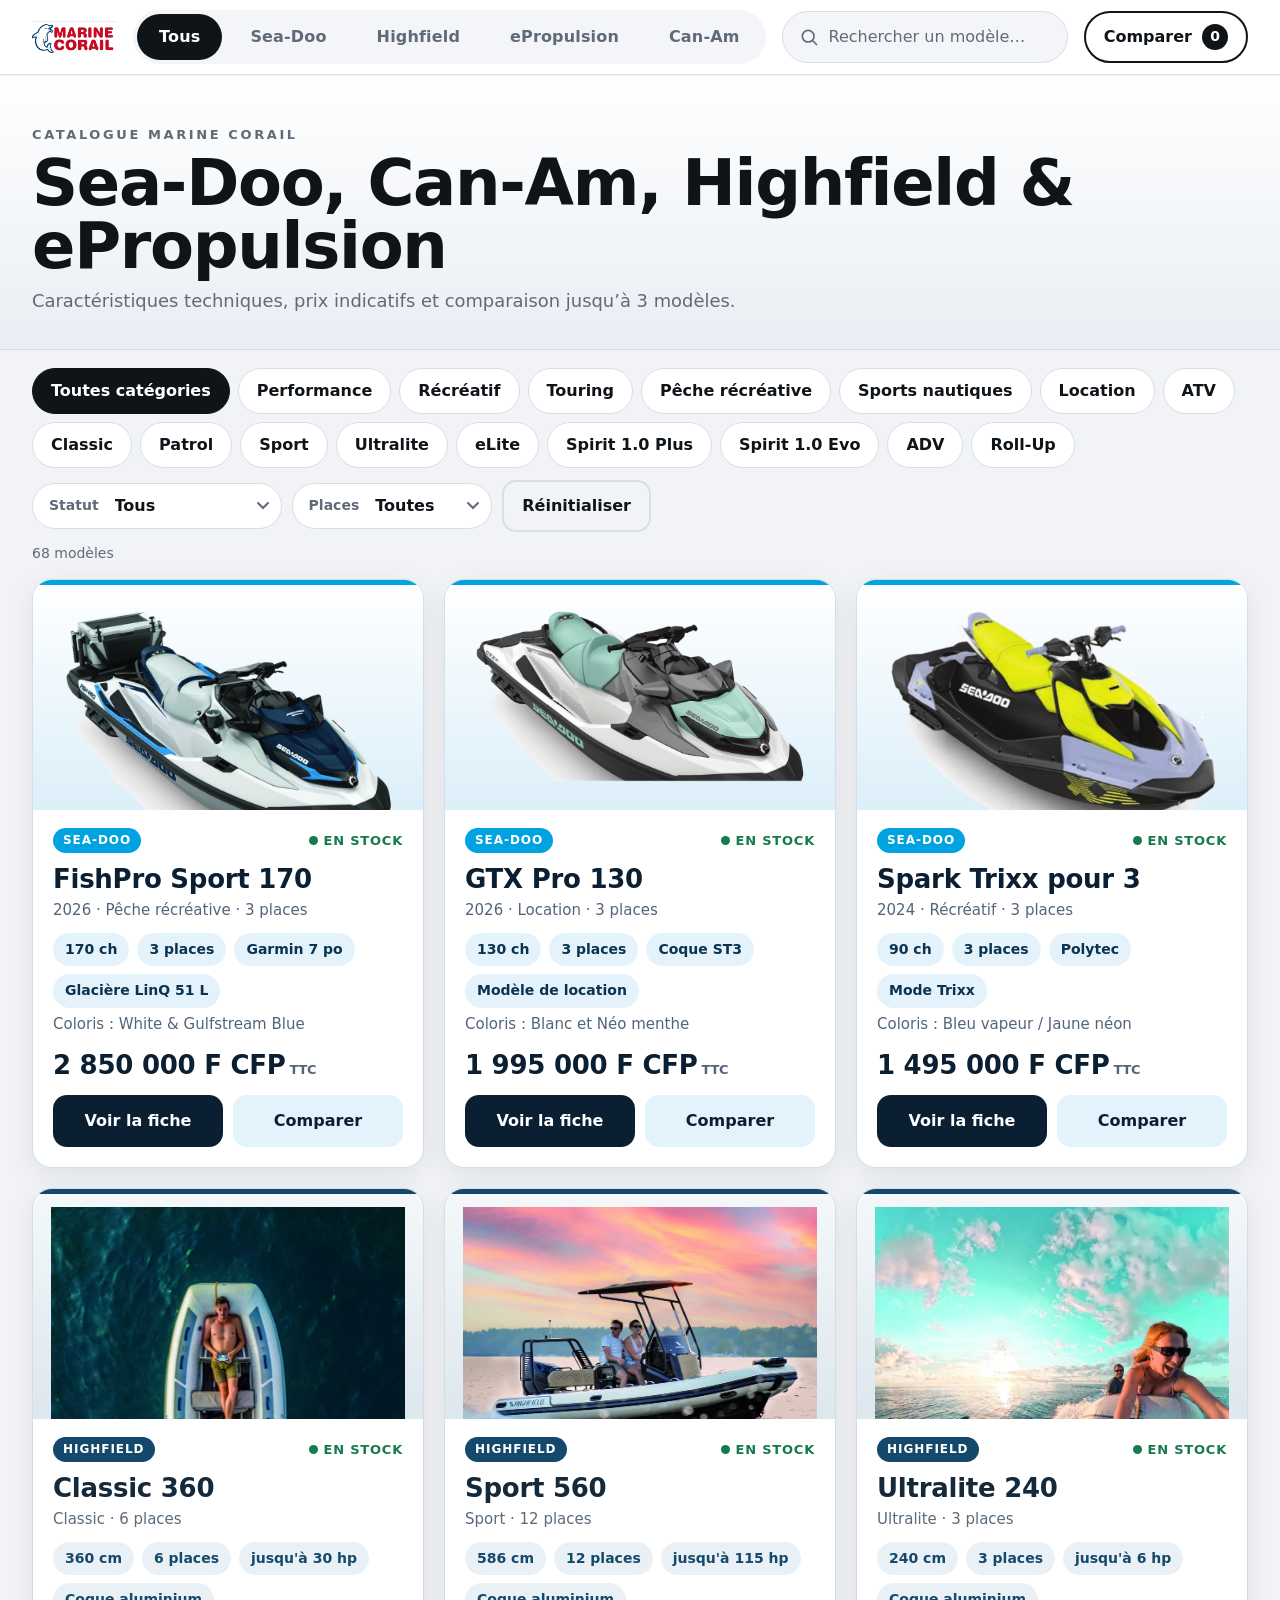
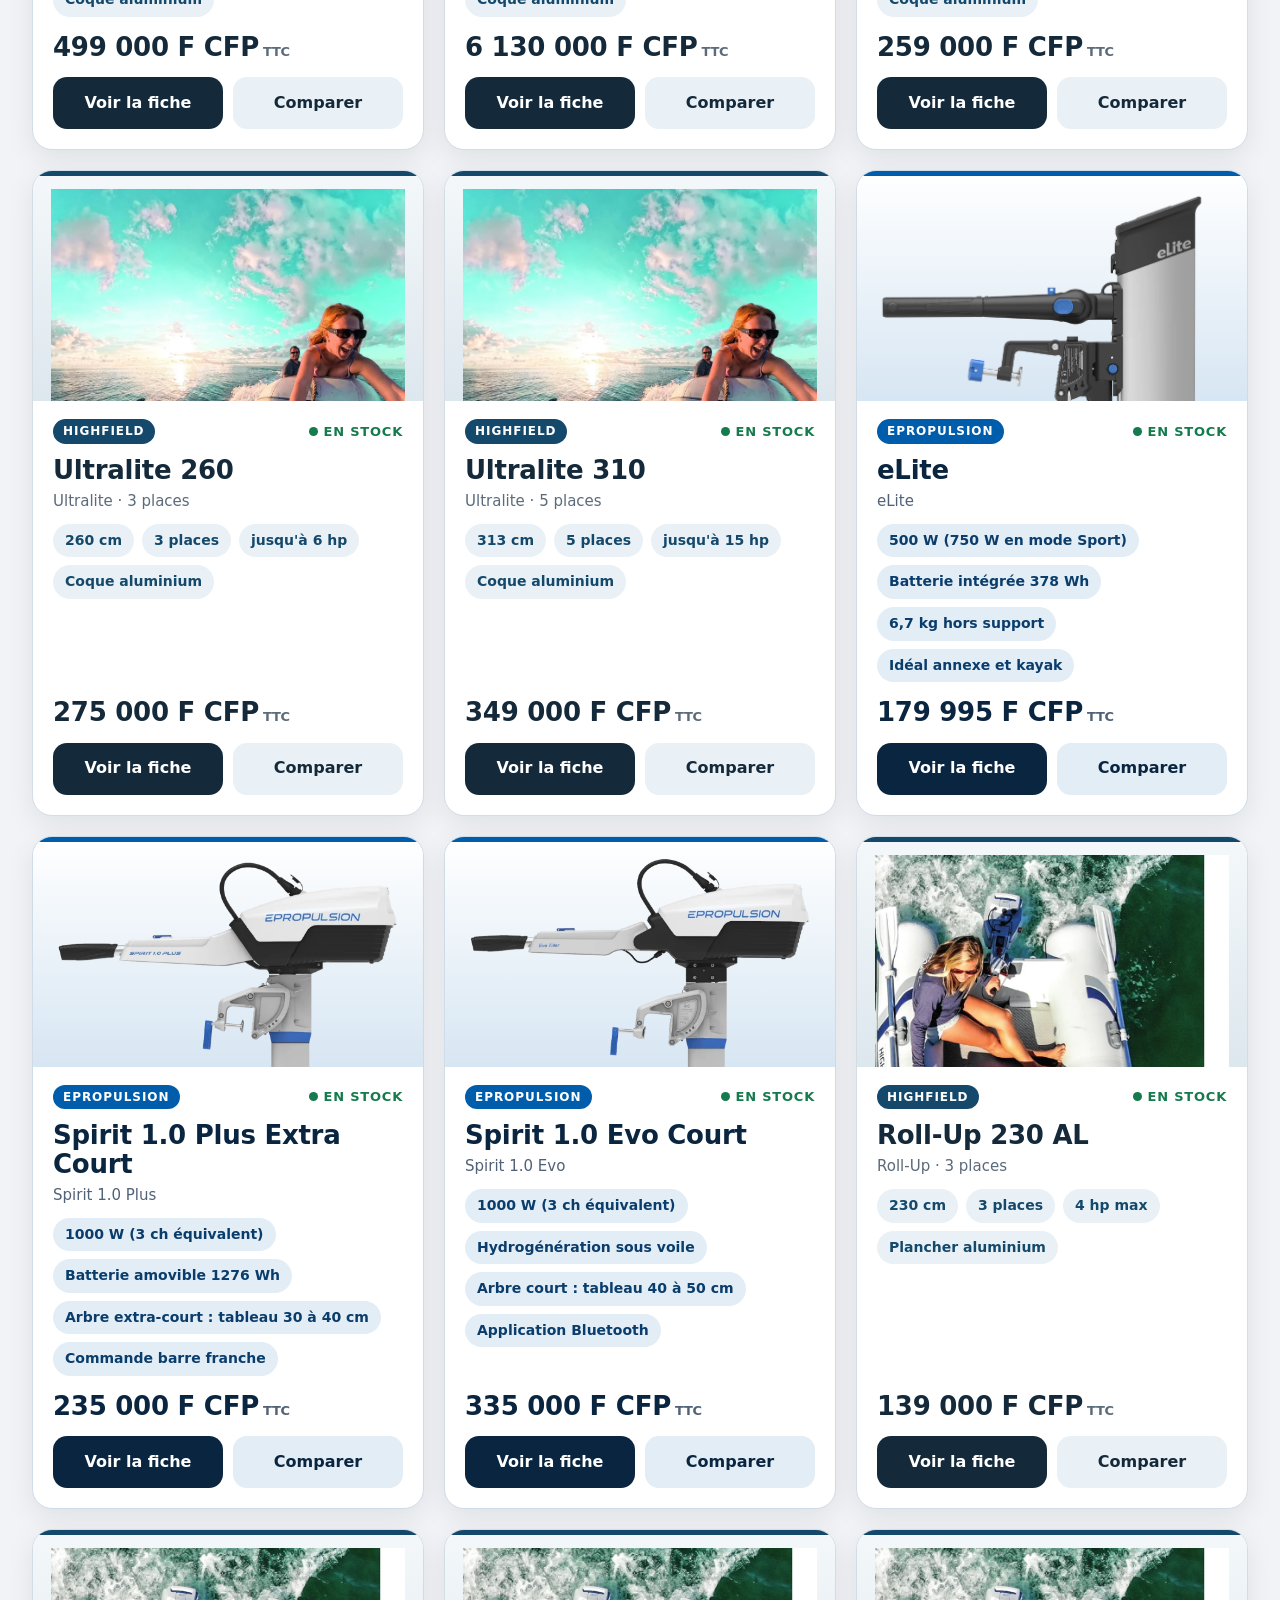
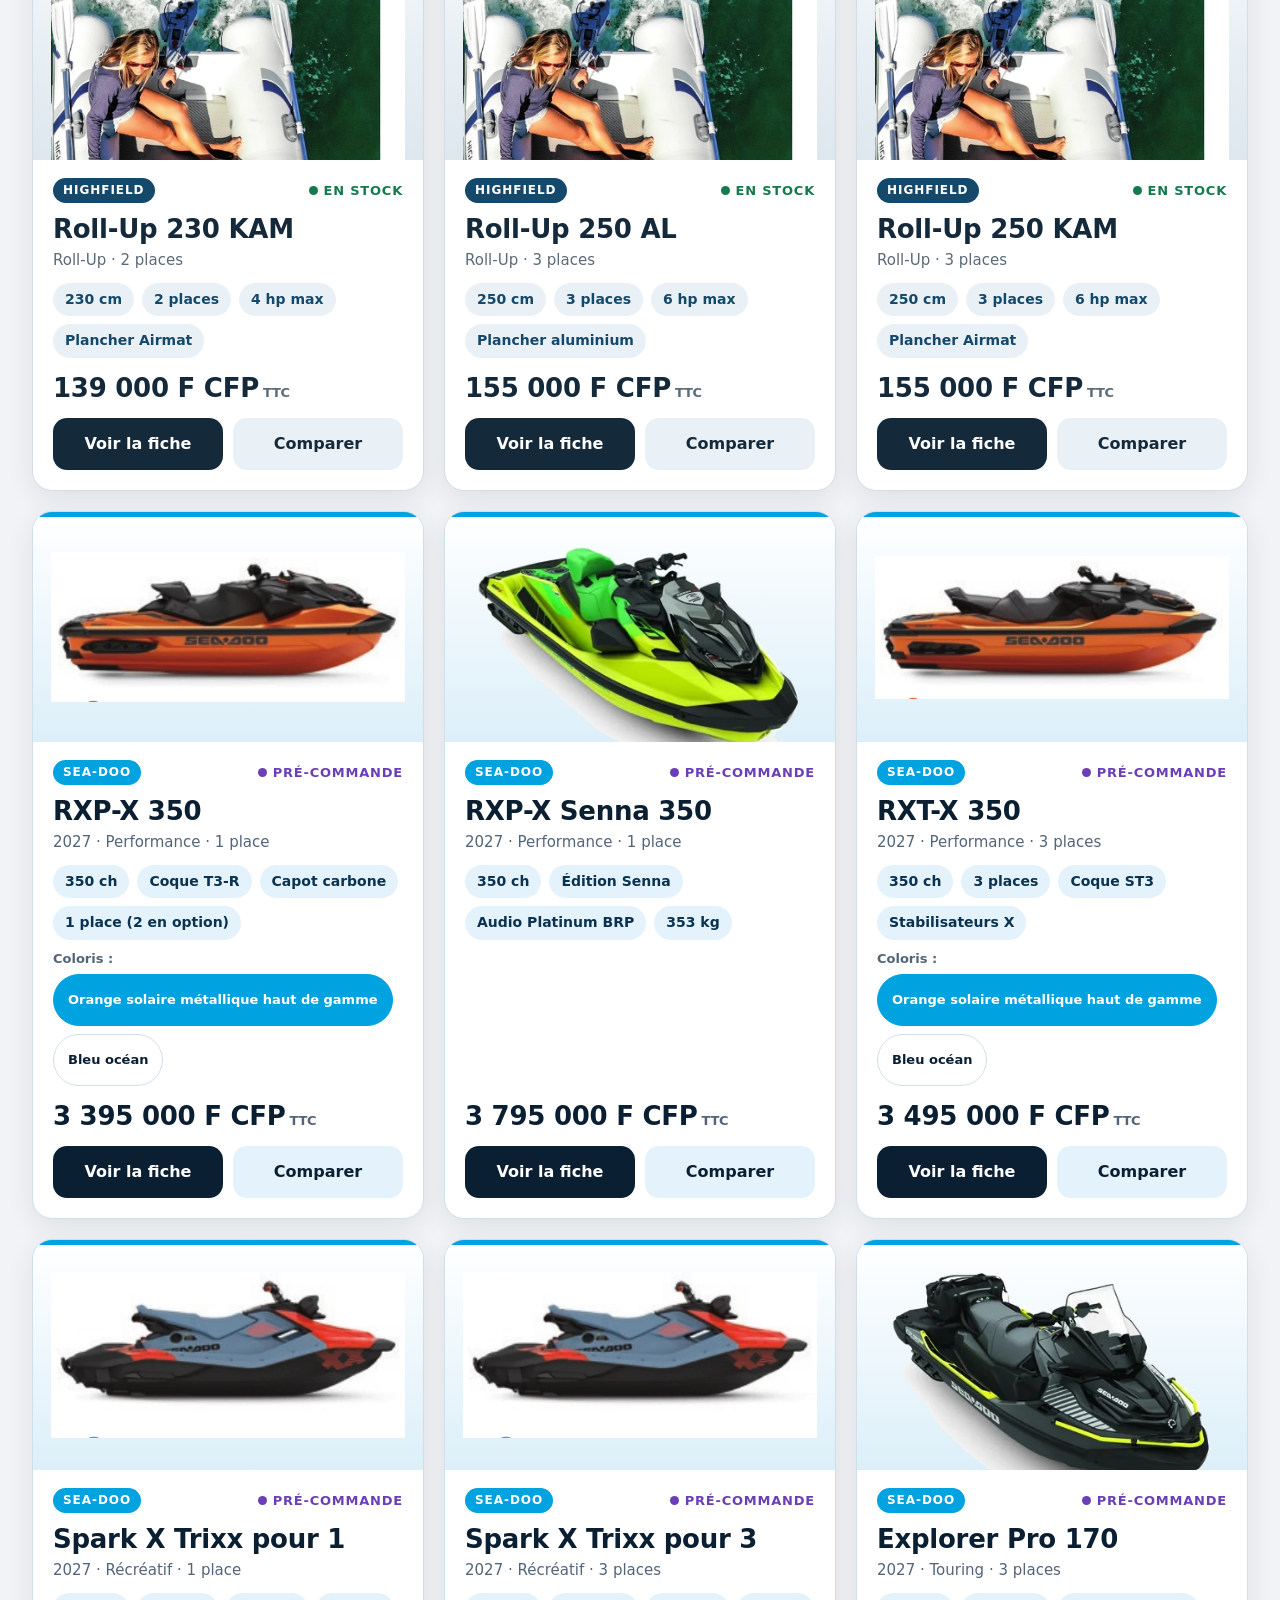
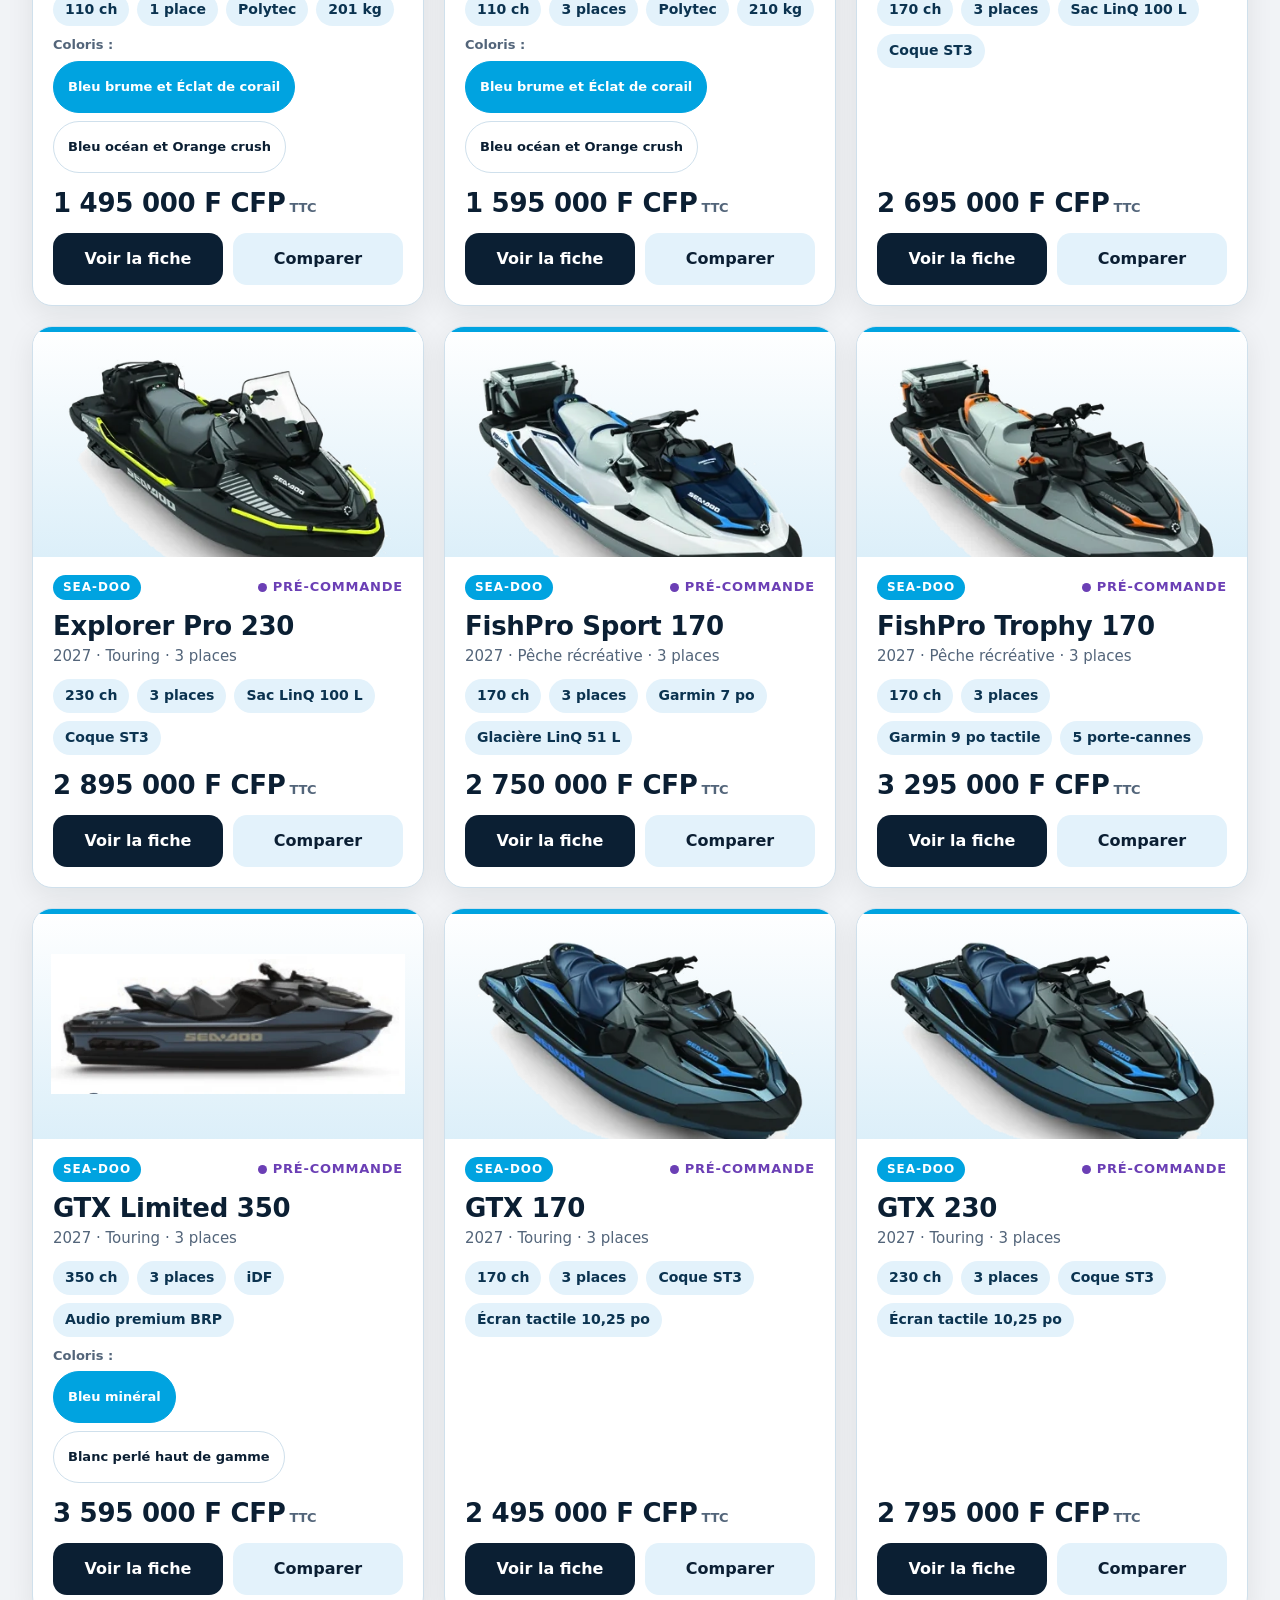
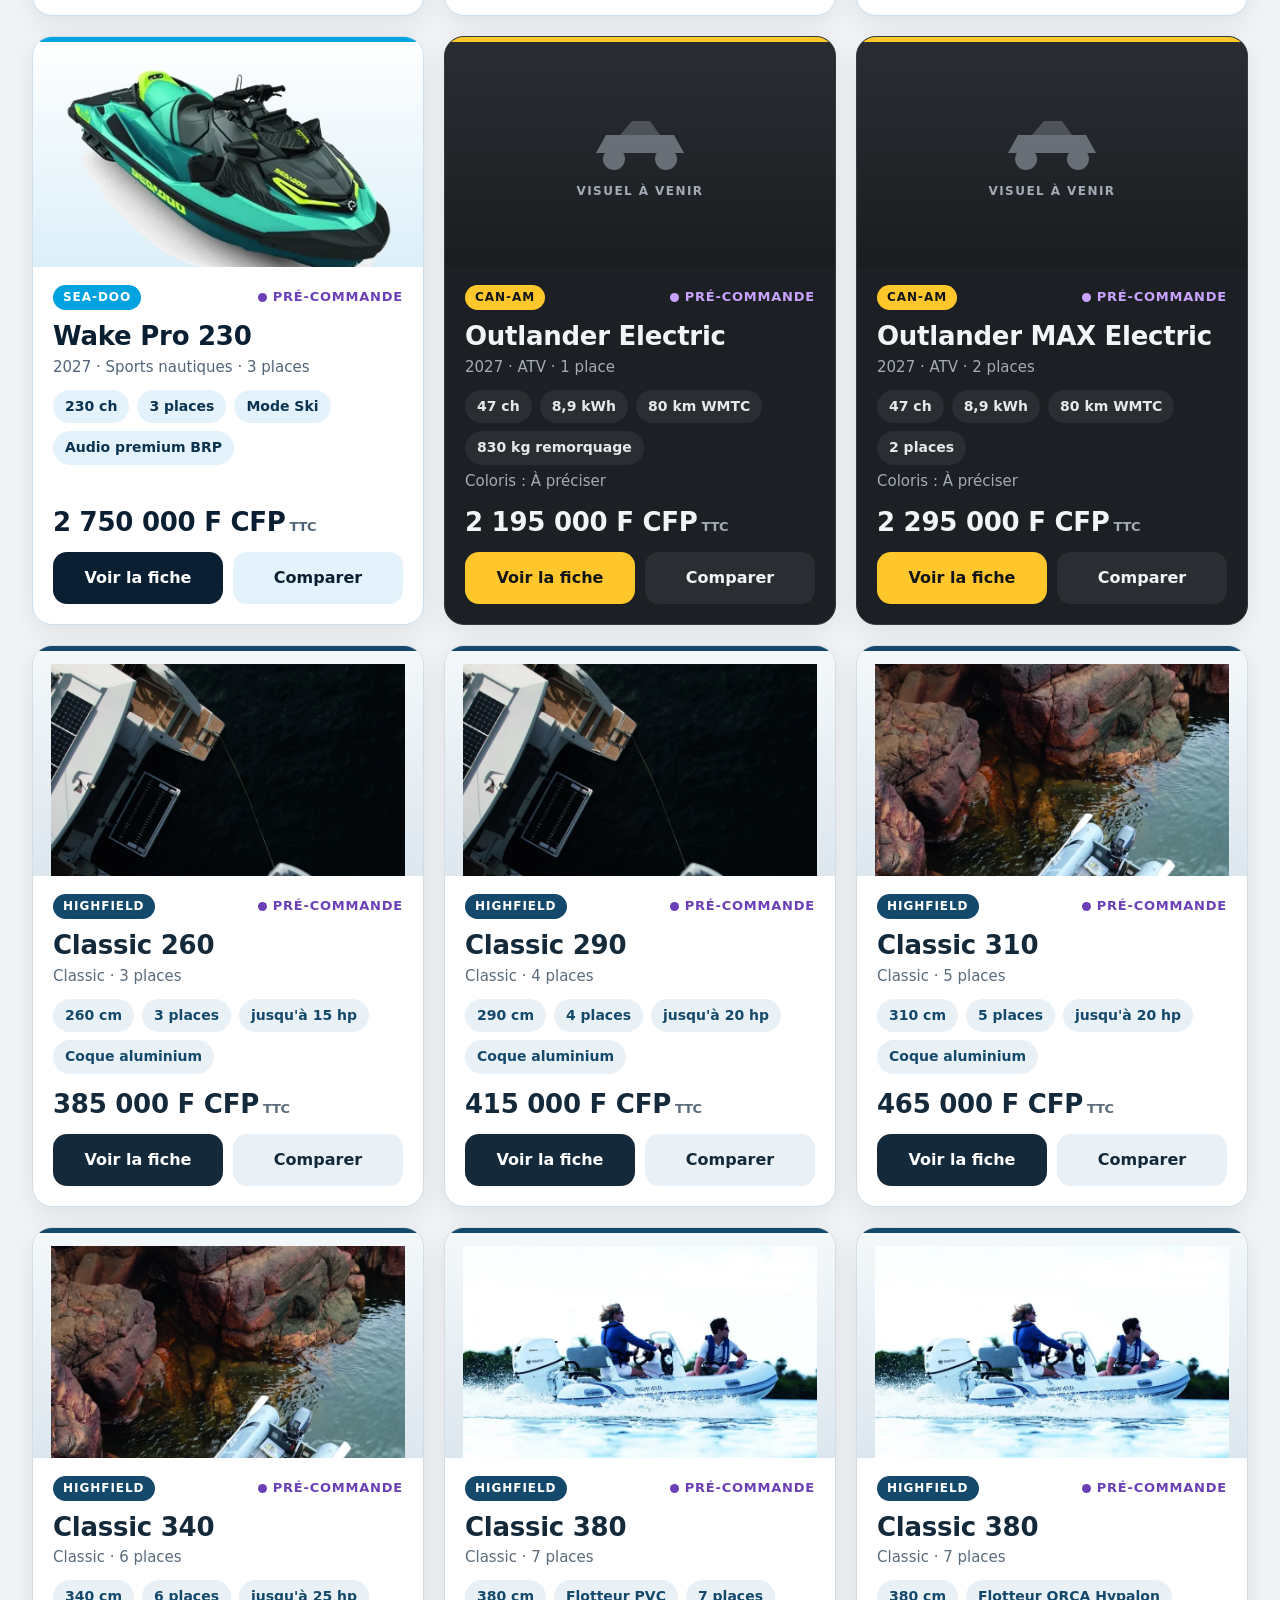
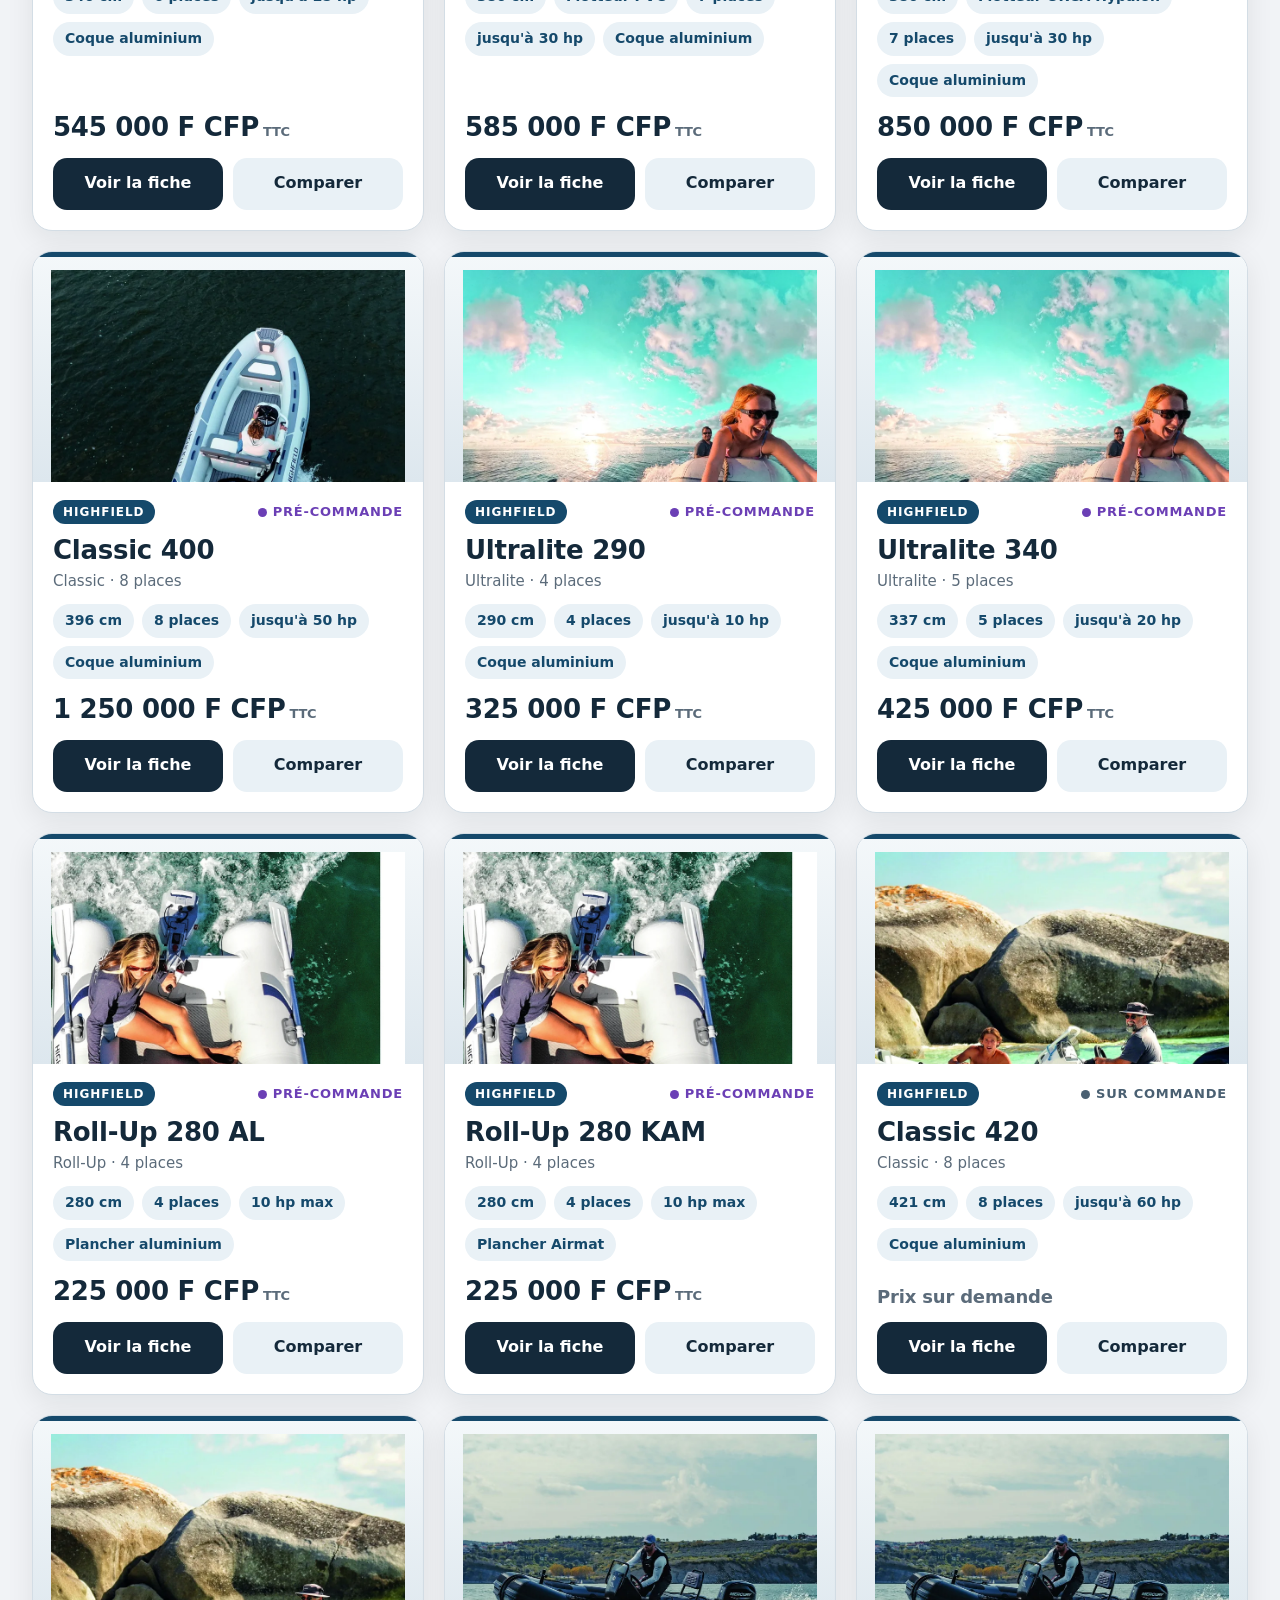
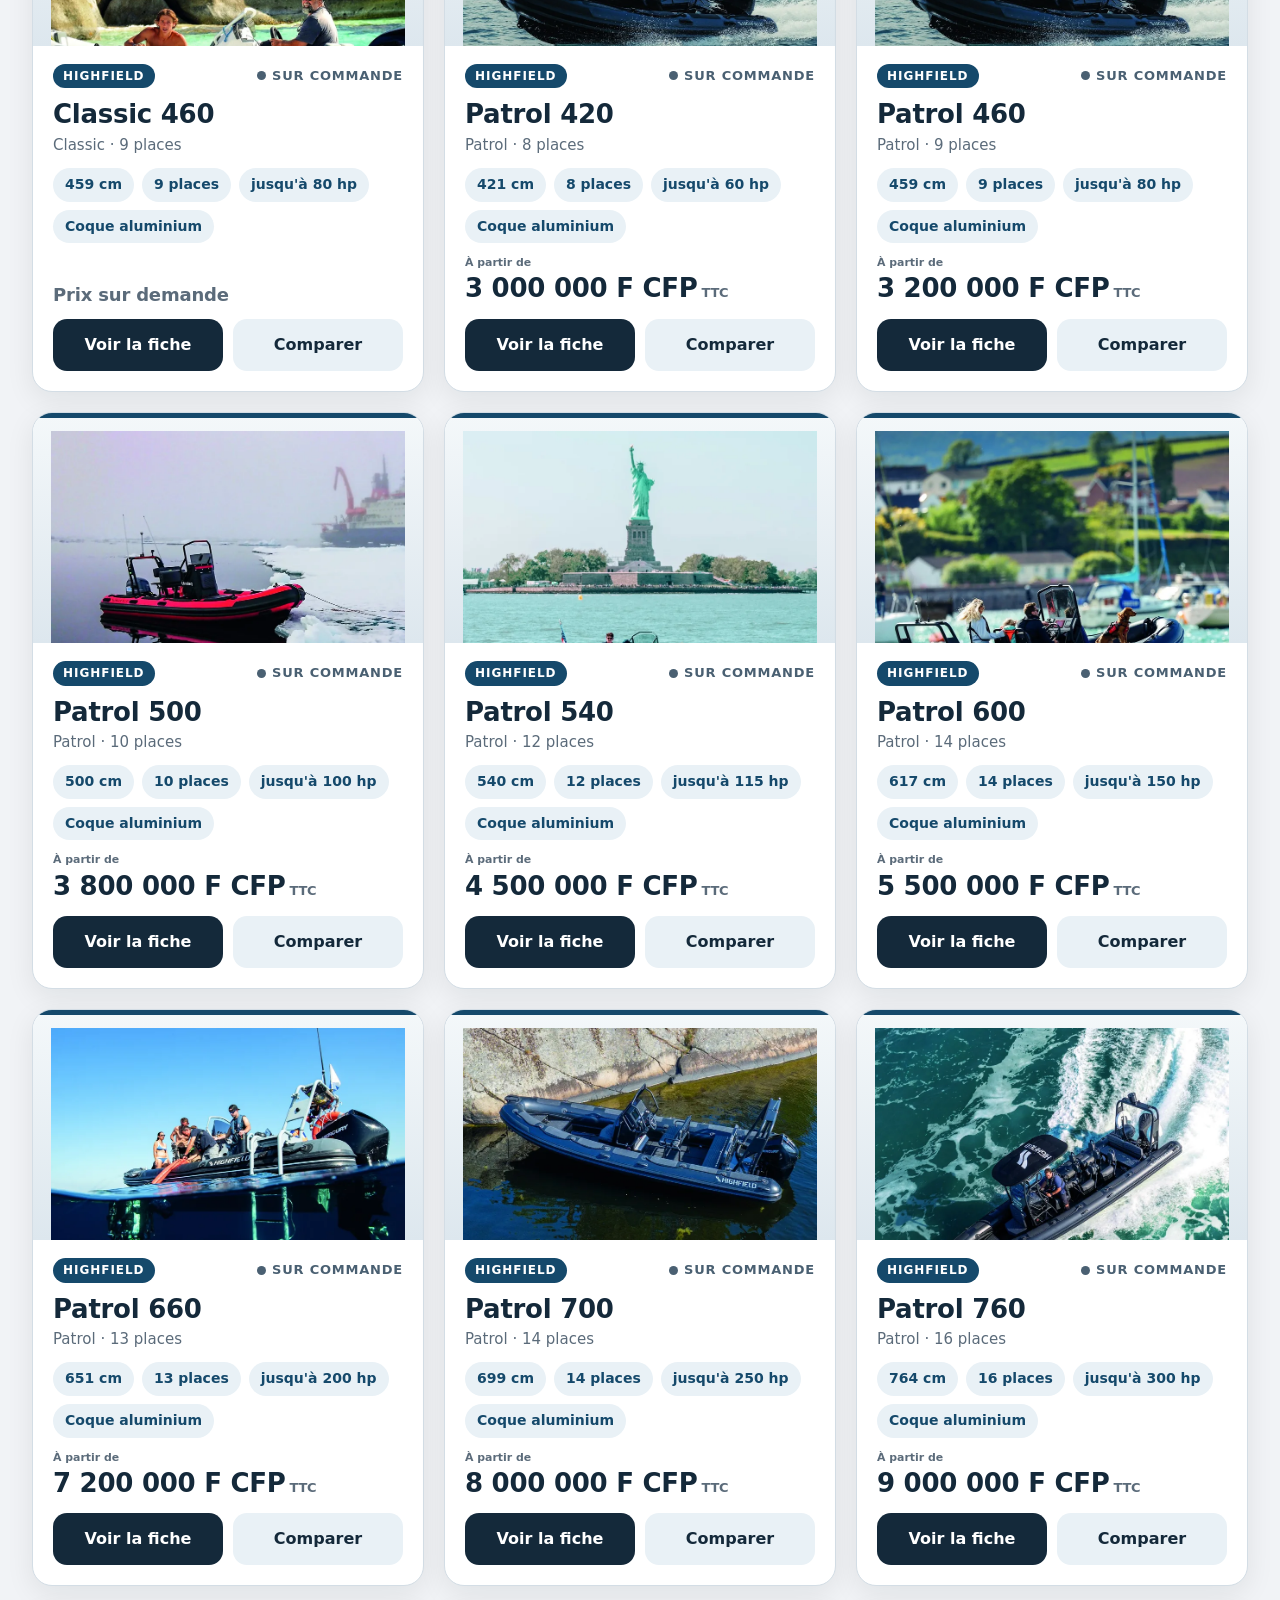
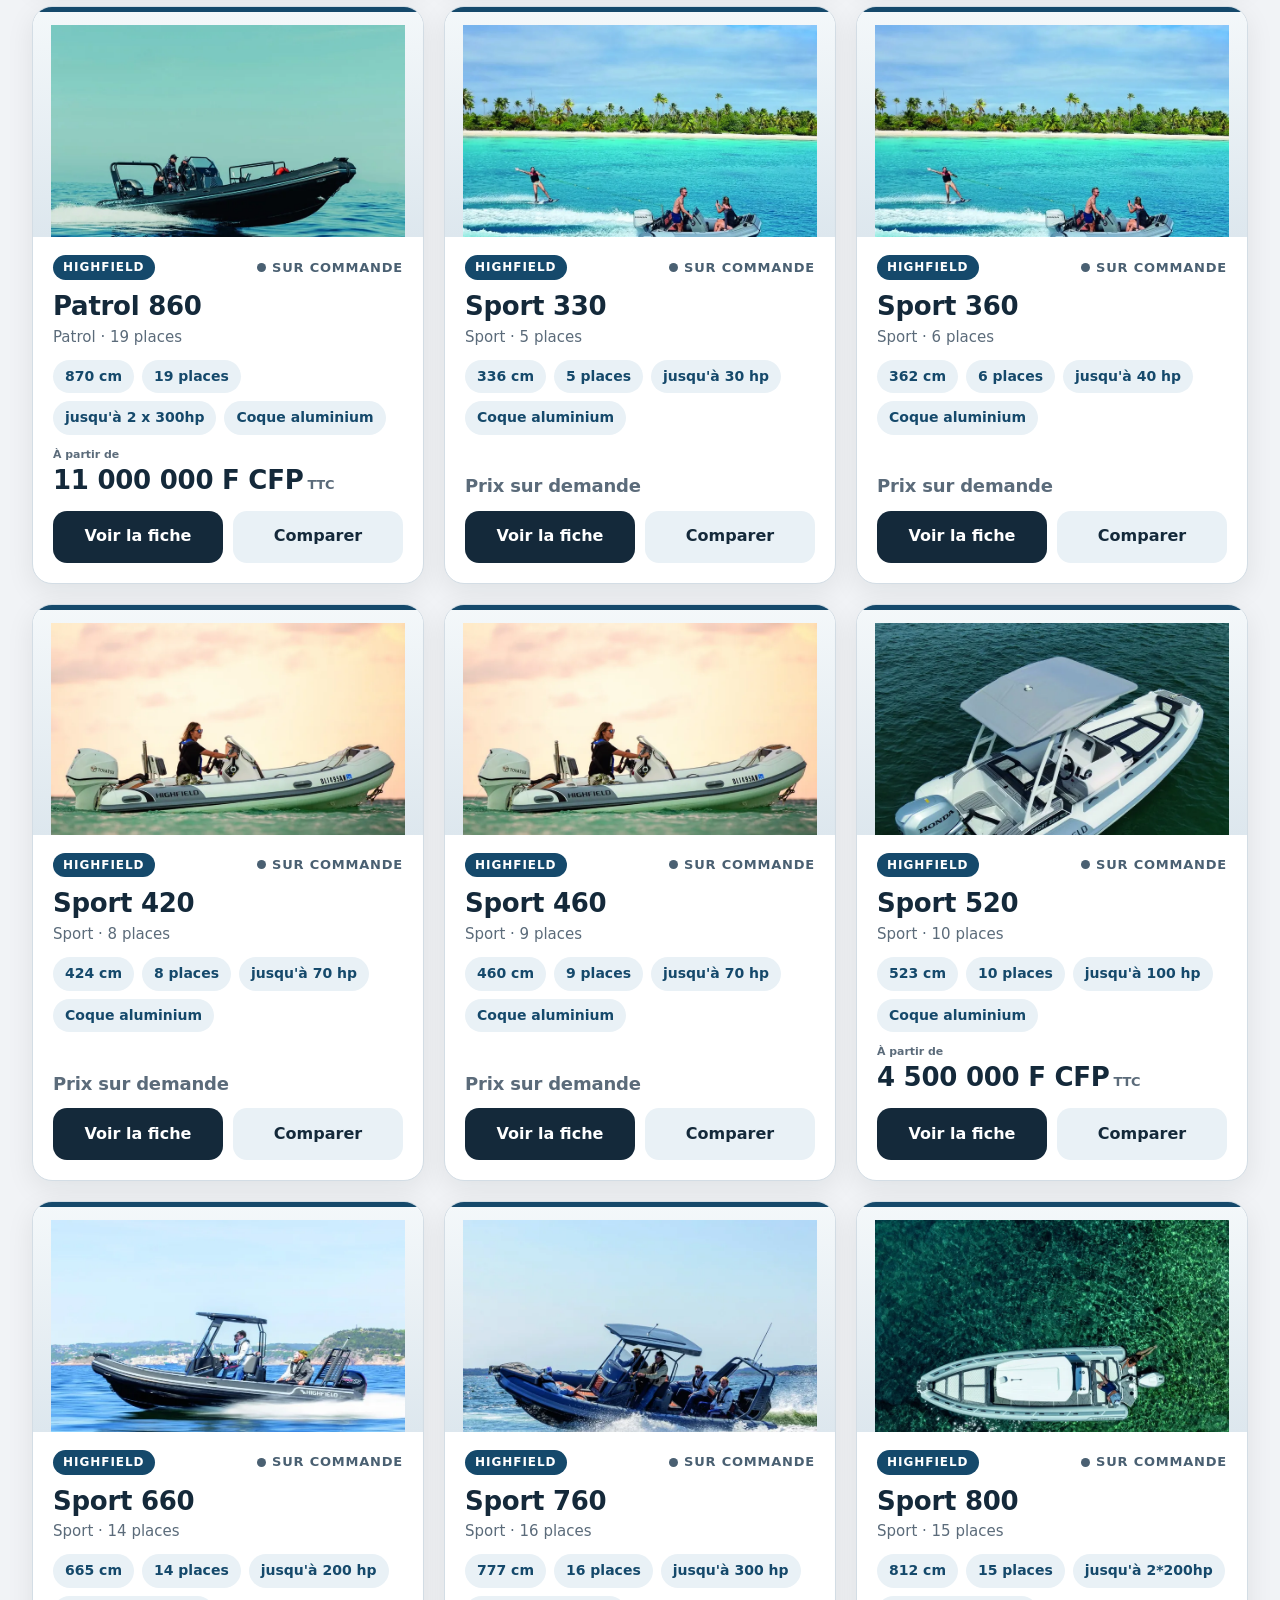
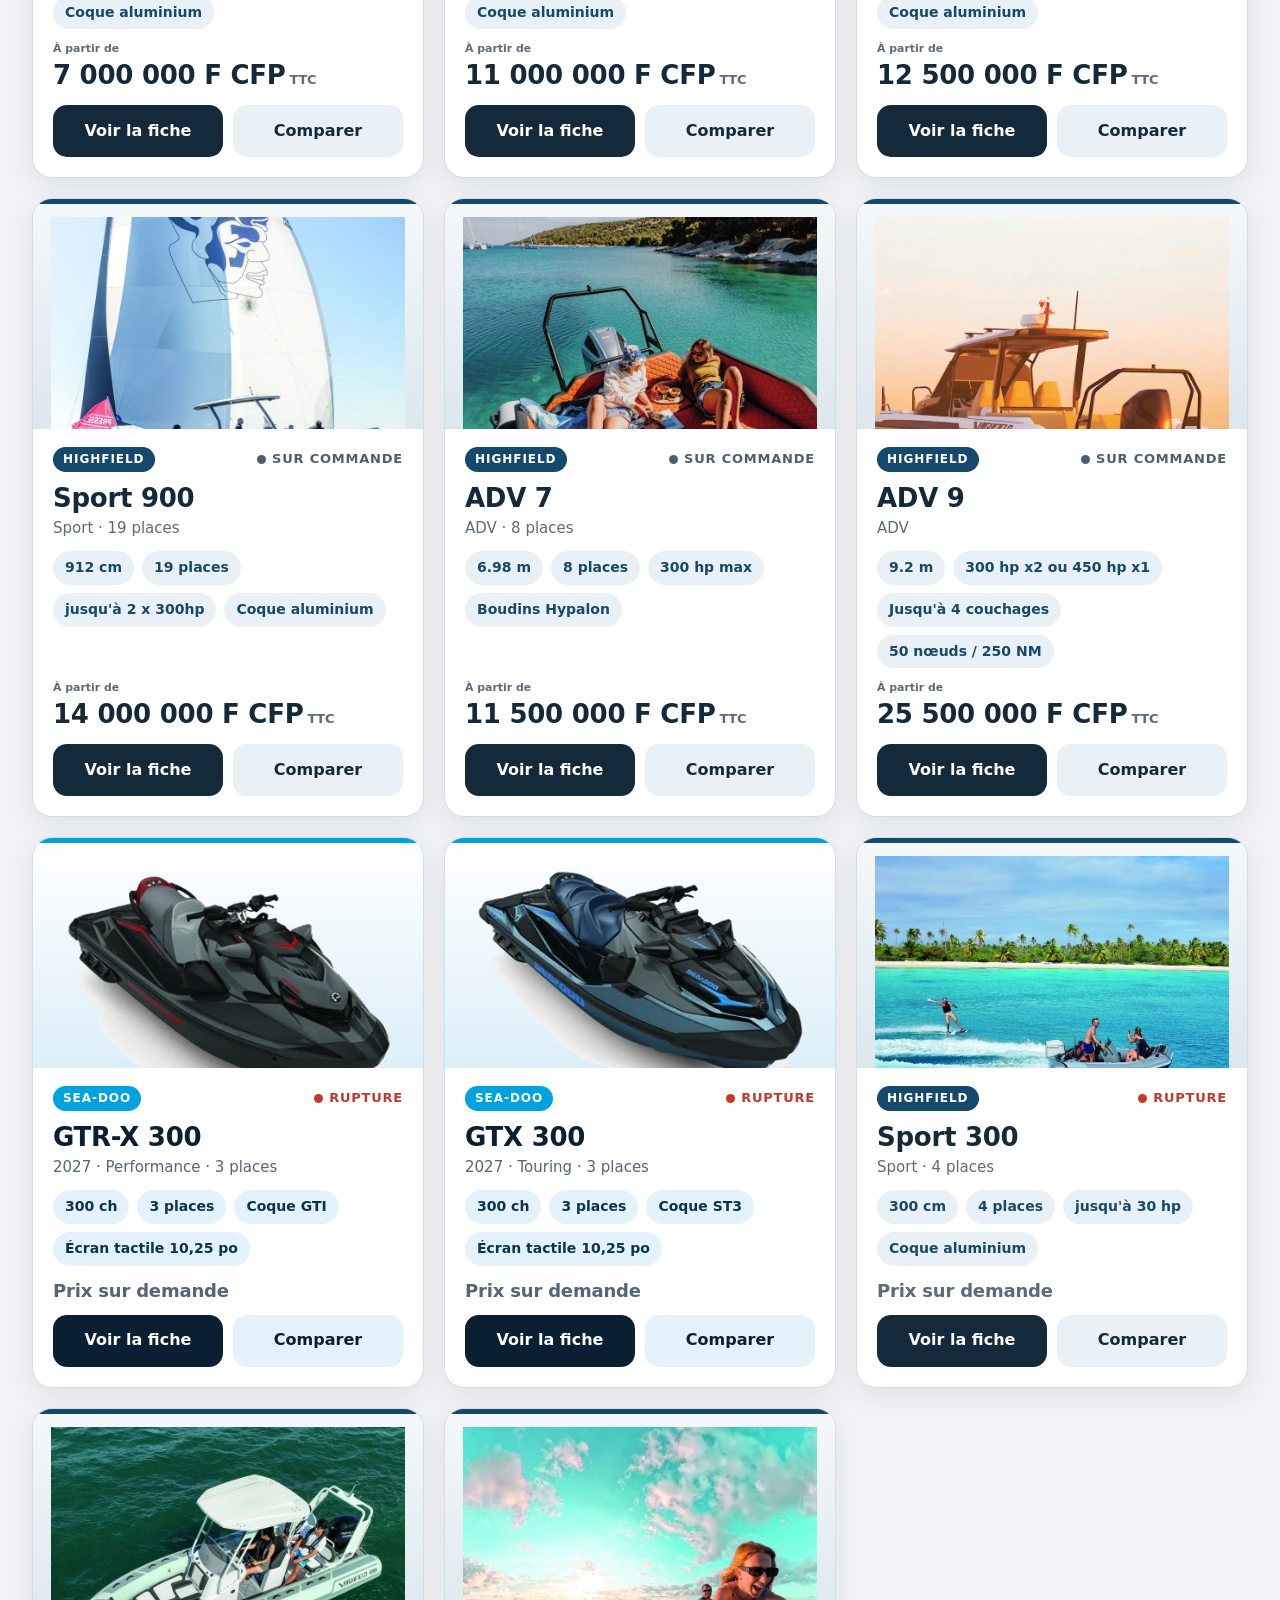
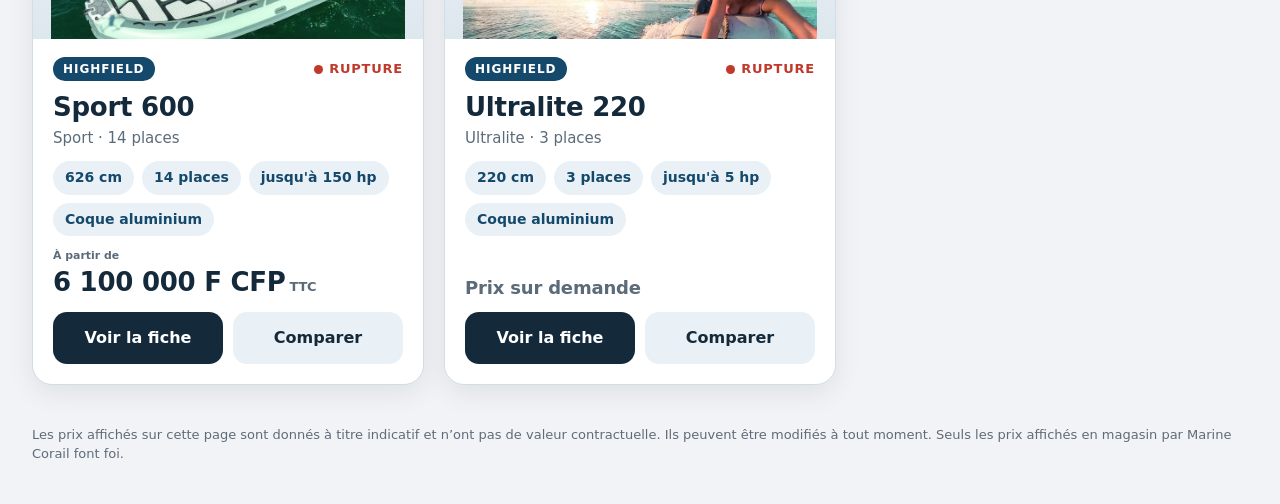
==== index.html @ e1953bb2 "Ajout photos" ====
<!doctype html>
<html lang="fr">
<head>
<meta charset="utf-8">
<meta name="viewport" content="width=device-width, initial-scale=1">
<title>Marine Corail – Catalogue Sea-Doo, Can-Am, Highfield & ePropulsion</title>
<meta name="description" content="Caractéristiques techniques, prix indicatifs et comparateur des unités Sea-Doo, Can-Am, Highfield et ePropulsion disponibles chez Marine Corail.">
<link rel="manifest" href="manifest.webmanifest">
<link rel="stylesheet" href="styles.css?v=017">
<meta name="theme-color" content="#0b1f33">
</head>
<body data-brand="all">

<header class="topbar">
  <a class="mc-mark" href="./" aria-label="Marine Corail – accueil du catalogue">
    <img src="assets/logos/marine-corail.webp" alt="Marine Corail" class="mc-logo" onerror="this.remove()">
    <span class="mc-text">MARINE CORAIL</span>
  </a>

  <!-- Onglets générés depuis brands.js -->
  <nav class="brand-tabs" id="brandTabs" aria-label="Marque"></nav>

  <label class="search-box">
    <span class="visually-hidden">Rechercher un modèle</span>
    <svg class="search-icon" viewBox="0 0 24 24" aria-hidden="true"><circle cx="11" cy="11" r="7" fill="none" stroke="currentColor" stroke-width="2"/><path d="M16.5 16.5 21 21" stroke="currentColor" stroke-width="2" stroke-linecap="round"/></svg>
    <input id="search" type="search" placeholder="Rechercher un modèle…" autocomplete="off">
  </label>

  <button id="compareOpen" class="compare-pill" aria-haspopup="dialog" aria-controls="compareDialog">
    Comparer <span id="compareCount" class="count" aria-label="modèles sélectionnés">0</span>
  </button>
</header>

<main>
  <section class="hero" id="hero">
    <p class="eyebrow" id="heroEyebrow">Catalogue Marine Corail</p>
    <!-- Logotype officiel de la marque sélectionnée ; le titre reste dans le
         DOM, masqué visuellement, pour les lecteurs d'écran. -->
    <img id="heroLogo" class="hero-logo" alt="" hidden>
    <h1 id="heroTitle">Sea-Doo, Can-Am, Highfield &amp; ePropulsion</h1>
    <p class="hero-sub" id="heroSub">Caractéristiques techniques, prix indicatifs et comparaison jusqu’à 3 modèles.</p>
  </section>

  <section class="filters" aria-label="Filtres">
    <div class="chip-row" id="categoryFilters" role="group" aria-label="Catégorie"></div>
    <div class="select-row">
      <label class="select-box">
        <span>Statut</span>
        <select id="statusFilter">
          <option value="all">Tous</option>
          <option value="stock">En stock</option>
          <option value="arrivage">Arrivage</option>
          <option value="precommande">Pré-commande</option>
          <option value="commande">Sur commande</option>
          <option value="reserve">Réservé</option>
          <option value="rupture">Rupture</option>
        </select>
      </label>
      <label class="select-box">
        <span>Places</span>
        <select id="seatsFilter"><option value="all">Toutes</option></select>
      </label>
      <button id="resetFilters" class="btn ghost" type="button">Réinitialiser</button>
    </div>
  </section>

  <p class="result-count" id="resultCount" aria-live="polite"></p>

  <section id="catalog" class="catalog" aria-live="polite"></section>

  <p class="price-note">Les prix affichés sur cette page sont donnés à titre indicatif et n’ont pas de valeur contractuelle. Ils peuvent être modifiés à tout moment. Seuls les prix affichés en magasin par Marine Corail font foi.</p>
</main>

<!-- Barre de sélection pour la comparaison -->
<div id="compareTray" class="compare-tray" hidden>
  <div class="tray-items" id="trayItems"></div>
  <div class="tray-actions">
    <button id="trayClear" class="btn ghost" type="button">Vider</button>
    <button id="trayCompare" class="btn primary" type="button">Comparer</button>
  </div>
</div>

<!-- Fiche détaillée.
     Panneau HTML classique plutôt que <dialog> : Safari n'accepte <dialog>
     qu'à partir d'iPadOS 15.4, et la borne doit fonctionner sur tout matériel. -->
<div id="detailDialog" class="modal" role="dialog" aria-modal="true" aria-labelledby="detailTitle" hidden>
  <div class="modal-backdrop" data-close></div>
  <div class="modal-box">
    <div class="dialog-shell" id="detailShell">
      <button class="close" data-close type="button" aria-label="Fermer la fiche">&times;</button>
      <div id="detailContent"></div>
    </div>
  </div>
</div>

<!-- Comparateur -->
<div id="compareDialog" class="modal wide" role="dialog" aria-modal="true" aria-labelledby="compareTitle" hidden>
  <div class="modal-backdrop" data-close></div>
  <div class="modal-box">
    <div class="dialog-shell compare-shell">
      <button class="close" data-close type="button" aria-label="Fermer le comparateur">&times;</button>
      <div id="compareContent"></div>
    </div>
  </div>
</div>

<div id="toast" class="toast" role="status" aria-live="polite" hidden></div>

<script src="brands.js?v=017"></script>
<script src="vehicles.js?v=017"></script>
<script src="prices.js?v=017"></script>
<script src="inventory.js?v=017"></script>
<script src="app.js?v=017"></script>
</body>
</html>
---- styles.css ----
/* =====================================================================
   Marine Corail – Catalogue Sea-Doo / Can-Am
   Feuille de style v0.2
   - Thème neutre (vue « Tous »), thème Sea-Doo (clair, nautique),
     thème Can-Am (sombre, off-road) pilotés par body[data-brand].
   - Cibles tactiles ≥ 52 px, aucune fonction dépendante du hover.
   ===================================================================== */

/* ---------- Jetons : thème neutre --------------------------------- */
:root {
  --bg: #f1f3f6;
  --bg-hero: linear-gradient(180deg, #ffffff 0%, #e9eef4 100%);
  --surface: #ffffff;
  --surface-2: #f3f5f8;
  --ink: #0f1419;
  --muted: #5f6b78;
  --line: #d8dee6;
  --accent: #0f1419;
  --accent-ink: #ffffff;
  --accent-soft: #e6e9ee;
  --chip: #eef1f5;
  --chip-ink: #2b333d;
  --focus: #1677ff;

  --ok: #157a4c;
  --warn: #a4640a;
  --info: #1d5fb4;
  --danger: #c0392b;

  --radius: 20px;
  --radius-sm: 14px;
  --shadow: 0 8px 28px rgba(15, 20, 25, 0.08);
  --tap: 52px;
  --page-max: 1500px;
  --gutter: clamp(16px, 2.5vw, 36px);
}

/* ---------- Thèmes de marque --------------------------------------
   Les thèmes (body[data-brand="…"], .vehicle-card.…, .dialog-shell.…,
   .cmp-visual.…, .brand-tab.…) sont générés au chargement par app.js
   à partir de brands.js. Ajouter une marque ne demande aucune
   modification de cette feuille de style.
   ------------------------------------------------------------------ */

/* ---------- Base --------------------------------------------------- */
* { box-sizing: border-box; }
html { -webkit-text-size-adjust: 100%; }
body {
  margin: 0;
  background-image: var(--bg-texture, none);
  font-family: "Inter", "Segoe UI", system-ui, -apple-system, Roboto, Arial, sans-serif;
  font-size: 16px;
  line-height: 1.4;
  background: var(--bg);
  color: var(--ink);
  transition: background-color .35s ease, color .35s ease;
  padding-bottom: 0;
}
body.has-tray { padding-bottom: 140px; }   /* repli ; la valeur exacte est posée par app.js */
button, input, select { font: inherit; color: inherit; }
button { cursor: pointer; touch-action: manipulation; }
img { max-width: 100%; }
:focus-visible { outline: 3px solid var(--focus); outline-offset: 2px; }
.visually-hidden {
  position: absolute; width: 1px; height: 1px; overflow: hidden;
  clip: rect(0 0 0 0); white-space: nowrap;
}

/* ---------- Barre supérieure -------------------------------------- */
.topbar {
  position: sticky; top: 0; z-index: 30;
  display: flex; flex-wrap: wrap; align-items: center; gap: 10px 16px;
  padding: 10px var(--gutter);
  background: var(--surface);
  border-bottom: 1px solid var(--line);
  box-shadow: 0 1px 0 rgba(0,0,0,.03);
}
.mc-mark {
  display: flex; align-items: center; gap: 10px; white-space: nowrap; flex: none;
  text-decoration: none; color: var(--muted);
  font-weight: 800; letter-spacing: .12em; font-size: 12px;
  min-height: var(--tap);
}
.mc-logo { height: 32px; width: auto; display: block; }
/* Le logotype Marine Corail n'existe qu'en version couleur sur fond clair :
   sur un univers sombre, on le pose sur un cartouche blanc. */
body[data-tone="dark"] .mc-logo {
  background: #fff; padding: 5px 9px; border-radius: 9px; height: 42px;
}
.mc-logo + .mc-text { display: none; }

.brand-tabs {
  display: flex; gap: 6px; padding: 4px; flex: 0 1 auto; min-width: 0;
  background: var(--surface-2); border-radius: 999px;
  overflow-x: auto; -webkit-overflow-scrolling: touch; scrollbar-width: none;
}
.brand-tabs::-webkit-scrollbar { display: none; }
.brand-tab {
  border: 0; background: transparent; color: var(--muted); white-space: nowrap; flex: none;
  border-radius: 999px; padding: 0 22px; min-height: 46px;
  font-weight: 800; font-size: 16px; letter-spacing: .01em;
  transition: background .2s, color .2s;
}
.brand-tab.is-active { background: var(--accent); color: var(--accent-ink); }

.search-box {
  flex: 1 1 200px; display: flex; align-items: center; gap: 8px;
  min-width: 0; max-width: 520px; margin-left: auto;
  background: var(--surface-2); border: 1px solid var(--line);
  border-radius: 999px; padding: 0 16px; min-height: var(--tap);
  color: var(--muted);
}
.search-box:focus-within { border-color: var(--focus); }
.search-icon { width: 20px; height: 20px; flex: none; }
.search-box input {
  flex: 1; min-width: 0;   /* sans cela, le champ refuse de se réduire et déborde */
  border: 0; background: transparent; outline: 0;
  min-height: 46px; font-size: 16px; color: var(--ink);
}
.search-box input::placeholder { color: var(--muted); }

.compare-pill {
  display: inline-flex; align-items: center; gap: 10px; flex: none;
  border: 2px solid var(--accent); background: transparent; color: var(--ink);
  border-radius: 999px; padding: 0 18px; min-height: var(--tap);
  font-weight: 800; white-space: nowrap;
}
.compare-pill .count {
  display: inline-grid; place-items: center;
  min-width: 26px; height: 26px; padding: 0 6px;
  border-radius: 999px; background: var(--accent); color: var(--accent-ink);
  font-size: 14px;
}
.compare-pill.is-ready { background: var(--accent); color: var(--accent-ink); }
.compare-pill.is-ready .count { background: var(--accent-ink); color: var(--accent); }

/* ---------- Bandeau --------------------------------------------------- */
.hero {
  background: var(--bg-hero);
  padding: clamp(28px, 4vw, 56px) var(--gutter) clamp(20px, 3vw, 36px);
  border-bottom: 1px solid var(--line);
}
.hero > * { max-width: var(--page-max); margin-left: auto; margin-right: auto; }
.eyebrow {
  margin: 0 0 8px; font-size: 13px; font-weight: 800;
  letter-spacing: .2em; text-transform: uppercase; color: var(--muted);
}
.hero h1 {
  margin: 0 0 10px; font-size: clamp(34px, 5vw, 64px);
  line-height: .98; letter-spacing: -.02em; font-weight: 900;
}
.hero-sub { margin: 0; font-size: clamp(16px, 1.4vw, 19px); color: var(--muted); max-width: 720px; }
/* Logotype officiel : hauteur mesurée, jamais étiré. */
.hero-logo {
  display: block; height: clamp(38px, 5vw, 62px); width: auto;
  max-width: min(100%, 460px); margin: 0 0 14px; object-fit: contain;
}
.hero-logo[hidden] { display: none; }
.eyebrow { color: var(--eyebrow, var(--muted)); }

/* ---------- Filtres --------------------------------------------------- */
.filters {
  max-width: var(--page-max); margin: 0 auto;
  padding: 18px var(--gutter) 6px;
  display: flex; flex-wrap: wrap; gap: 12px 20px; align-items: center;
}
.chip-row { display: flex; flex-wrap: wrap; gap: 8px; flex: 1 1 auto; }
.filter-chip {
  border: 1px solid var(--line); background: var(--surface); color: var(--ink);
  border-radius: 999px; padding: 0 18px; min-height: 46px; font-weight: 700;
}
.filter-chip.is-active { background: var(--accent); color: var(--accent-ink); border-color: var(--accent); }
.select-row { display: flex; flex-wrap: wrap; gap: 10px; align-items: center; }
.select-box {
  display: flex; align-items: center; gap: 8px;
  background: var(--surface); border: 1px solid var(--line); border-radius: 999px;
  padding: 0 8px 0 16px; min-height: 46px; color: var(--muted); font-weight: 700; font-size: 14px;
}
.select-box select {
  -webkit-appearance: none; appearance: none;
  border: 0; background: transparent; min-height: 44px; padding: 0 22px 0 8px;
  font-weight: 800; font-size: 16px; color: var(--ink); outline: 0; cursor: pointer;
  background-image: url("data:image/svg+xml;charset=utf-8,%3Csvg xmlns='http://www.w3.org/2000/svg' width='12' height='8'%3E%3Cpath d='M1 1l5 5 5-5' fill='none' stroke='%235f6b78' stroke-width='2' stroke-linecap='round'/%3E%3C/svg%3E");
  background-repeat: no-repeat; background-position: right 4px center;
}
.select-box select option { color: #121416; }

.result-count {
  max-width: var(--page-max); margin: 6px auto 0; padding: 0 var(--gutter);
  color: var(--muted); font-size: 14px;
}

/* ---------- Boutons génériques -------------------------------------- */
.btn {
  border: 0; border-radius: var(--radius-sm); padding: 0 18px; min-height: var(--tap);
  font-weight: 800; font-size: 16px; display: inline-flex; align-items: center;
  justify-content: center; gap: 8px; transition: transform .08s ease, background .2s;
}
.btn:active { transform: scale(.98); }
.btn.primary { background: var(--accent); color: var(--accent-ink); }
.btn.secondary { background: var(--accent-soft); color: var(--ink); }
.btn.ghost { background: transparent; color: var(--ink); border: 2px solid var(--line); }
.btn.selected { background: var(--info); color: #fff; }
.btn.is-disabled { opacity: .45; }
.btn.small { min-height: 42px; padding: 0 14px; font-size: 14px; }

/* ---------- Catalogue ------------------------------------------------ */
.catalog {
  max-width: var(--page-max); margin: 0 auto;
  padding: 16px var(--gutter) 40px;
  display: grid; gap: 20px;
  /* 2 colonnes sur iPad portrait (768), 3 sur iPad paysage (1024)
     et sur la borne en portrait (1080), 4 à 5 sur un écran de PC. */
  grid-template-columns: repeat(auto-fill, minmax(300px, 1fr));
}
.empty {
  grid-column: 1 / -1; padding: 60px 20px; text-align: center;
  color: var(--muted); font-size: 18px;
}

.vehicle-card {
  position: relative;
  background: var(--surface); border: 1px solid var(--line);
  border-radius: var(--radius); overflow: hidden;
  display: flex; flex-direction: column;
  box-shadow: var(--shadow);
  transition: transform .15s ease, box-shadow .15s ease;
}
@media (hover: hover) {
  .vehicle-card:hover { transform: translateY(-2px); }
}
/* Chaque carte porte l’univers de sa marque : jetons --card-* générés par app.js. */
.vehicle-card {
  background: var(--card-surface, var(--surface));
  color: var(--card-ink, var(--ink));
  border-color: var(--card-line, var(--line));
}
.vehicle-card::before {
  content: ""; position: absolute; top: 0; left: 0; right: 0; height: 5px;
  background: var(--card-accent);
}
.vehicle-visual {
  aspect-ratio: 4 / 3; max-height: 230px; min-height: 180px;
  background: var(--card-visual);
  display: grid; place-items: center; padding: 18px;
  overflow: hidden;
}
.vehicle-visual { padding: var(--img-pad, 18px); }
.vehicle-visual img { width: 100%; height: 100%; object-fit: var(--img-fit, contain); }
.placeholder {
  display: grid; place-items: center; gap: 6px; text-align: center;
  color: var(--card-muted, var(--muted));
}
.placeholder svg { width: 120px; height: 72px; opacity: .55; }
.placeholder small { font-size: 12px; letter-spacing: .12em; text-transform: uppercase; font-weight: 700; }

.vehicle-body { padding: 18px 20px 20px; display: flex; flex-direction: column; gap: 12px; flex: 1; }
.vehicle-meta {
  display: flex; justify-content: space-between; align-items: center; gap: 10px;
  color: var(--card-muted, var(--muted)); font-size: 14px; font-weight: 600;
}
.brand-badge {
  display: inline-flex; align-items: center; gap: 6px;
  padding: 4px 10px; border-radius: 999px; font-size: 12px; font-weight: 800;
  letter-spacing: .08em; text-transform: uppercase;
  background: var(--card-accent, var(--accent)); color: var(--card-accent-ink, var(--accent-ink));
}
.vehicle-title { font-size: 26px; font-weight: 900; line-height: 1.1; letter-spacing: -.01em; }
.vehicle-sub { color: var(--card-muted, var(--muted)); font-size: 15px; margin-top: -6px; }
.has-color-picker { margin-top: -2px; }
.color-picker-label {
  display: block; color: var(--card-muted, var(--muted)); font-size: 13px;
  font-weight: 700; margin-bottom: 6px;
}
.color-picker { display: flex; flex-wrap: wrap; gap: 8px; }
.color-swatch {
  border: 1px solid var(--card-line, var(--line));
  background: var(--card-surface, var(--surface));
  color: var(--card-ink, var(--ink));
  border-radius: 999px; padding: 0 14px; min-height: var(--tap, 44px);
  font-size: 13px; font-weight: 700; line-height: 1.2; text-align: left;
}
.color-swatch.is-active {
  background: var(--card-accent, var(--accent));
  color: var(--card-accent-ink, var(--accent-ink));
  border-color: var(--card-accent, var(--accent));
}
.spec-chips { display: flex; flex-wrap: wrap; gap: 8px; }
.chip {
  background: var(--card-chip, var(--chip)); color: var(--card-chip-ink, var(--chip-ink));
  border-radius: 999px; padding: 7px 12px; font-size: 14px; font-weight: 600;
}
.price-row { margin-top: auto; display: flex; align-items: baseline; justify-content: space-between; gap: 10px; flex-wrap: wrap; }
.price { font-size: 26px; font-weight: 900; letter-spacing: -.01em; }
.price.na { font-size: 18px; font-weight: 700; color: var(--card-muted, var(--muted)); }
.price small { font-size: 13px; font-weight: 700; margin-left: 4px; color: var(--card-muted, var(--muted)); }

/* Prix indicatif "à partir de" (Highfield fabriqués à la commande) : même
   taille/poids relatifs dans les 3 contextes d'affichage du prix (carte,
   fiche détaillée, comparateur) grâce à l'unité em. */
.price-approx-label, .detail-price .price-approx-label, .cmp-price .price-approx-label {
  display: block;
  font-size: .42em;
  font-weight: 700;
  letter-spacing: 0;
  text-transform: none;
  color: var(--card-muted, var(--muted));
}

.status {
  display: inline-flex; align-items: center; gap: 6px;
  font-size: 13px; font-weight: 800; text-transform: uppercase; letter-spacing: .06em;
}
.status::before { content: ""; width: 9px; height: 9px; border-radius: 50%; background: currentColor; }
.status.stock { color: var(--ok); }
.status.arrivage { color: var(--info); }
.status.precommande { color: var(--precommande, #6b3fb5); }
.status.commande { color: var(--commande, #4a6072); }
.status.reserve { color: var(--warn); }
.status.rupture { color: var(--danger); }
.vehicle-card .status.stock { color: var(--card-ok, var(--ok)); }
.vehicle-card .status.arrivage { color: var(--card-info, var(--info)); }
.vehicle-card .status.precommande { color: var(--card-precommande, #6b3fb5); }
.vehicle-card .status.commande { color: var(--card-commande, #4a6072); }
.vehicle-card .status.reserve { color: var(--card-warn, var(--warn)); }
.vehicle-card .status.rupture { color: var(--card-danger, var(--danger)); }
.card-actions { display: grid; grid-template-columns: 1fr 1fr; gap: 10px; }
.vehicle-card .btn.primary { background: var(--card-btn, var(--card-ink)); color: var(--card-btn-ink, var(--card-surface)); }
.vehicle-card .btn.secondary { background: var(--card-chip); color: var(--card-ink); }
.vehicle-card .btn.selected { background: var(--card-info, var(--info)); color: var(--card-selected-ink, #fff); }

/* ---------- Note prix --------------------------------------------------- */
.price-note {
  max-width: var(--page-max); margin: 0 auto; padding: 0 var(--gutter) 40px;
  color: var(--muted); font-size: 13px; line-height: 1.5;
}
.price-note.inline { padding: 14px 0 0; border-top: 1px dashed var(--line); margin-top: 24px; }

/* ---------- Barre de comparaison (bas d’écran) ------------------------- */
.compare-tray[hidden] { display: none; }
.compare-tray {
  position: fixed; left: 0; right: 0; bottom: 0; z-index: 40;
  display: flex; align-items: center; gap: 14px; flex-wrap: wrap;
  padding: 12px var(--gutter);
  background: var(--surface); border-top: 1px solid var(--line);
  box-shadow: 0 -8px 30px rgba(0,0,0,.12);
}
.tray-items { display: flex; gap: 8px; flex-wrap: wrap; flex: 1; }
.tray-item {
  display: inline-flex; align-items: center; gap: 8px;
  background: var(--surface-2); border: 1px solid var(--line);
  border-radius: 999px; padding: 4px 4px 4px 14px; font-weight: 700; font-size: 15px;
  min-height: 46px;
}
.tray-item .dot { width: 10px; height: 10px; border-radius: 50%; }
/* La couleur de .dot est posée en ligne depuis brands.js. */
.tray-item button {
  border: 0; background: var(--accent-soft); color: var(--ink);
  width: 38px; height: 38px; border-radius: 50%; font-size: 20px; line-height: 1;
}
.tray-slot {
  display: inline-flex; align-items: center; min-height: 46px; padding: 0 16px;
  border: 2px dashed var(--line); border-radius: 999px; color: var(--muted); font-size: 14px;
}
.tray-actions { display: flex; gap: 10px; }

/* ---------- Dialogues ---------------------------------------------------- */
/* Panneaux modaux : pas d'élément <dialog>, pour couvrir Safari < 15.4
   et les WebView Android anciennes. */
.modal {
  position: fixed; top: 0; right: 0; bottom: 0; left: 0; z-index: 50;
  display: flex; align-items: center; justify-content: center;
  padding: 12px;
}
.modal[hidden] { display: none; }
.modal-backdrop {
  position: absolute; top: 0; right: 0; bottom: 0; left: 0;
  background: rgba(5, 10, 16, .7);
  -webkit-backdrop-filter: blur(3px); backdrop-filter: blur(3px);
}
.modal-box {
  /* max-height en % du conteneur fixe, jamais en vh : sur iOS, 1vh se
     rapporte à la fenêtre barre d'adresse dépliée, et le bas du panneau
     se retrouve hors de l'écran. */
  position: relative; display: flex; width: 100%;
  max-width: 1100px; max-height: 100%;
}
.modal.wide .modal-box { max-width: 1500px; }
body.modal-open { overflow: hidden; }
.dialog-shell {
  position: relative; width: 100%; -webkit-overflow-scrolling: touch;
  background: var(--surface); color: var(--ink);
  border-radius: 26px; padding: clamp(20px, 3vw, 36px);
  max-height: 100%; overflow: auto;
}
/* Les jetons de .dialog-shell.<marque> sont générés par app.js. */
.close {
  position: sticky; top: 0; float: right; z-index: 3;
  border: 0; background: var(--accent); color: var(--accent-ink);
  border-radius: 50%; width: 52px; height: 52px; font-size: 30px; line-height: 1;
}

/* Fiche détaillée */
.detail-head {
  display: grid; grid-template-columns: minmax(0, 1.1fr) minmax(0, 1fr);
  gap: 28px; align-items: center; margin-bottom: 10px;
}
.detail-visual {
  aspect-ratio: 4 / 3; min-height: 200px; border-radius: 20px; overflow: hidden;
  background: var(--surface-2); display: grid; place-items: center; padding: 20px;
}
.dialog-shell .detail-visual { background: var(--card-visual, var(--surface-2)); }
.detail-visual { padding: var(--img-pad, 20px); }
.detail-visual img { width: 100%; height: 100%; object-fit: var(--img-fit, contain); border-radius: 4px; }

/* Carrousel photo en fiche détaillée (v.gallery, ex. gamme Highfield Sport) :
   occupe exactement le même cadre que .detail-visual (aspect 4/3, coins
   arrondis), sans le padding d'une image unique (chaque diapo gère le sien). */
.detail-visual.has-gallery { padding: 0; }
.detail-gallery { position: relative; width: 100%; height: 100%; }
.gallery-track {
  display: flex; width: 100%; height: 100%; overflow-x: auto;
  scroll-snap-type: x mandatory; scroll-behavior: smooth; -webkit-overflow-scrolling: touch;
}
.gallery-track::-webkit-scrollbar { display: none; }
.gallery-slide {
  flex: 0 0 100%; scroll-snap-align: start; scroll-snap-stop: always;
  display: grid; place-items: center; padding: var(--img-pad, 20px);
}
.gallery-slide img { width: 100%; height: 100%; object-fit: cover; border-radius: 4px; }
.gallery-nav {
  position: absolute; top: 50%; transform: translateY(-50%);
  width: var(--tap, 44px); height: var(--tap, 44px); border-radius: 50%;
  background: rgba(15, 20, 25, .5); color: #fff; border: none; font-size: 24px;
  line-height: 1; display: grid; place-items: center; cursor: pointer;
}
.gallery-nav:hover { background: rgba(15, 20, 25, .7); }
.gallery-prev { left: 10px; }
.gallery-next { right: 10px; }
.gallery-dots {
  position: absolute; left: 0; right: 0; bottom: 10px;
  display: flex; justify-content: center; gap: 6px; pointer-events: none;
}
.gallery-dot {
  width: 8px; height: 8px; border-radius: 50%; border: none; padding: 0;
  background: rgba(255, 255, 255, .55); cursor: pointer; pointer-events: auto;
  transition: width .15s ease, border-radius .15s ease;
}
.gallery-dot.is-active { background: #fff; width: 20px; border-radius: 4px; }
.detail-title { font-size: clamp(30px, 3.4vw, 46px); margin: 8px 0 4px; line-height: 1; letter-spacing: -.02em; }
.detail-sub { color: var(--muted); margin: 0 0 12px; font-size: 17px; }
.detail-color { margin: 0 0 16px; font-weight: 600; }
.detail-color.has-color-picker { margin: 0 0 16px; }
.detail-price { font-size: clamp(28px, 3vw, 38px); font-weight: 900; letter-spacing: -.01em; }
.detail-price.na { font-size: 22px; font-weight: 700; color: var(--muted); }
.detail-price small { font-size: 14px; font-weight: 700; color: var(--muted); margin-left: 6px; }
.detail-status { margin: 8px 0 18px; }
.detail-actions { display: flex; gap: 10px; flex-wrap: wrap; }
.detail-highlights { display: flex; flex-wrap: wrap; gap: 8px; margin: 12px 0 0; }

.spec-section { margin-top: 26px; }
.spec-section h3 {
  margin: 0 0 6px; padding-bottom: 8px; font-size: 15px;
  letter-spacing: .12em; text-transform: uppercase;
  border-bottom: 2px solid var(--accent);
}
.spec-table { display: grid; grid-template-columns: repeat(2, minmax(0, 1fr)); gap: 0 32px; }
.spec-row {
  display: flex; justify-content: space-between; gap: 18px;
  padding: 12px 0; border-bottom: 1px solid var(--line); font-size: 16px;
}
.spec-row span:first-child { color: var(--muted); }
.spec-row b { text-align: right; }

/* Comparateur */
.compare-shell { padding-top: 20px; }
.compare-head { padding-right: 64px; display: flex; align-items: center; justify-content: space-between; gap: 14px; flex-wrap: wrap; margin-bottom: 16px; }
.compare-head h2 { margin: 0; font-size: 30px; letter-spacing: -.02em; }
.compare-tools { display: flex; align-items: center; gap: 14px; flex-wrap: wrap; }
.switch {
  display: inline-flex; align-items: center; gap: 12px; cursor: pointer;
  font-weight: 700; min-height: var(--tap); padding: 0 6px; user-select: none;
}
.switch input { position: absolute; opacity: 0; width: 0; height: 0; }
.switch .track {
  width: 56px; height: 32px; border-radius: 999px; background: var(--line);
  position: relative; transition: background .2s; flex: none;
}
.switch .track::after {
  content: ""; position: absolute; top: 4px; left: 4px; width: 24px; height: 24px;
  border-radius: 50%; background: #fff; transition: transform .2s; box-shadow: 0 1px 3px rgba(0,0,0,.3);
}
.switch input:checked + .track { background: var(--info); }
.switch input:checked + .track::after { transform: translateX(24px); }
.switch input:focus-visible + .track { outline: 3px solid var(--focus); outline-offset: 2px; }

.compare-scroll { overflow-x: auto; -webkit-overflow-scrolling: touch; }
.compare-table { width: 100%; border-collapse: separate; border-spacing: 0; font-size: 16px; table-layout: fixed; }
.compare-table th, .compare-table td {
  padding: 12px 14px; border-bottom: 1px solid var(--line); vertical-align: top; text-align: left;
}
.compare-table thead th {
  position: sticky; top: 0; z-index: 2; background: var(--surface);
  border-bottom: 2px solid var(--accent); vertical-align: bottom;
}
.compare-table th:first-child, .compare-table td:first-child {
  width: 240px; font-weight: 700; color: var(--muted);
  position: sticky; left: 0; z-index: 1; background: var(--surface);
}
.compare-table thead th:first-child { z-index: 3; }
.compare-table td { font-weight: 600; }
.compare-table tr.section-row td {
  padding-top: 22px; padding-bottom: 6px; font-size: 13px; letter-spacing: .12em; text-transform: uppercase;
  color: var(--muted); border-bottom: 2px solid var(--line);
}
.compare-table tr.is-diff td { background: rgba(29, 95, 180, .07); }
@supports (background: color-mix(in srgb, red 8%, transparent)) {
  .compare-table tr.is-diff td { background: color-mix(in srgb, var(--info) 8%, transparent); }
}
.compare-table td.missing { color: var(--muted); font-weight: 500; }
.cmp-col { display: flex; flex-direction: column; gap: 6px; }
.cmp-visual {
  aspect-ratio: 4 / 3; min-height: 110px; max-height: 150px; border-radius: 14px; overflow: hidden;
  display: grid; place-items: center; padding: 10px; background: var(--surface-2);
}
.cmp-visual { background: var(--card-visual, var(--surface-2)); color: var(--card-muted, var(--muted)); }
.cmp-visual img { width: 100%; height: 100%; object-fit: var(--img-fit, contain); }
.cmp-visual .placeholder svg { width: 80px; height: 48px; }
.cmp-model { font-size: 20px; font-weight: 900; line-height: 1.1; }
.cmp-sub { color: var(--muted); font-weight: 600; font-size: 14px; }
.cmp-price { font-size: 20px; font-weight: 900; }
.cmp-price small { font-size: 12px; font-weight: 700; color: var(--muted); margin-left: 5px; }
.cmp-price.na { font-size: 15px; font-weight: 700; color: var(--muted); }
.cmp-remove { align-self: flex-start; margin-top: 4px; }
.compare-empty { padding: 40px 10px; text-align: center; color: var(--muted); font-size: 18px; }
.compare-note { color: var(--muted); font-size: 14px; margin: 14px 0 0; }

/* ---------- Toast -------------------------------------------------------- */
.toast {
  position: fixed; left: 50%; bottom: 130px; transform: translateX(-50%);
  z-index: 60; background: #0f1419; color: #fff;
  padding: 14px 20px; border-radius: 14px; font-weight: 700; font-size: 16px;
  max-width: min(560px, 92vw); text-align: center; box-shadow: 0 10px 30px rgba(0,0,0,.35);
  animation: toast-in .2s ease;
}
@keyframes toast-in { from { opacity: 0; transform: translate(-50%, 8px); } to { opacity: 1; transform: translate(-50%, 0); } }

/* ---------- Responsive ---------------------------------------------------- */
/* Sous 1180 px (iPad paysage compris) : les onglets prennent leur propre rangée.
   L'ordre garde « logo — recherche — Comparer » sur la première ligne. */
@media (max-width: 1180px) {
  .mc-mark { order: 0; }
  .search-box { order: 1; max-width: none; }
  .compare-pill { order: 2; }
  .brand-tabs { order: 3; width: 100%; }
  .brand-tab { flex: 1 1 auto; text-align: center; }
  .spec-table { grid-template-columns: 1fr; }
  /* bandeau plus compact : les cartes remontent dans l'écran */
  .hero { padding-top: clamp(20px, 3vw, 32px); padding-bottom: 18px; }
  .hero h1 { font-size: clamp(30px, 4.4vw, 46px); }
  .hero-sub { font-size: 16px; }
  /* les catégories défilent sur une seule ligne au lieu d'empiler trois rangées */
  .chip-row {
    flex-wrap: nowrap; overflow-x: auto; -webkit-overflow-scrolling: touch;
    scrollbar-width: none; padding-bottom: 2px;
  }
  .chip-row::-webkit-scrollbar { display: none; }
  .filter-chip { flex: none; }
  .filters { gap: 10px 14px; padding-top: 14px; }
}

/* Écran peu haut (tablette en paysage) : le bandeau cède la place aux produits. */
@media (max-height: 900px) and (max-width: 1180px) {
  .hero { padding-top: 14px; padding-bottom: 12px; }
  .hero h1 { font-size: 30px; margin-bottom: 0; }
  .eyebrow { margin-bottom: 4px; }
  .hero-sub { display: none; }
  .result-count { margin-top: 2px; }
}
@media (max-width: 980px) {
  .detail-head { grid-template-columns: 1fr; }
}
@media (max-width: 640px) {
  .catalog { grid-template-columns: 1fr; }
  .card-actions { grid-template-columns: 1fr; }
  .dialog-shell { padding: 16px; border-radius: 18px; }
  .compare-table th:first-child, .compare-table td:first-child { width: 150px; }
  .compare-table { font-size: 14px; }
  .tray-actions { width: 100%; }
  .tray-actions .btn { flex: 1; }
}
@media (prefers-reduced-motion: reduce) {
  *, *::before, *::after { transition: none !important; animation: none !important; }
}

/* ---------- Mode borne (kiosque tactile 21,5", paysage) ----------------
   Activé via body[data-mode="kiosk"], posé par app.js dès que l'URL contient
   ?kiosk=1 (systématique pour kiosk.html). Pas de breakpoint calé sur la
   diagonale/résolution physique annoncée (1920×1080) : le DPR Android expose
   un viewport CSS différent. Mesures réelles relevées sur la borne (18/09) :
   window.innerWidth=1024, innerHeight=576, devicePixelRatio≈1.49 (screen.*
   1291×727 = valeurs CSS avant application du DPR, ignorées pour le
   dimensionnement). Le flag de mode reste le signal fiable ; en dessous,
   un bloc resserré sur la plage de largeur réellement mesurée (860–1279px,
   paysage, tactile) exploite précisément ces 1024×576 px : 3 colonnes,
   chrome (bandeau + filtres) très compact vu les 576px de hauteur. ------ */
body[data-mode="kiosk"] {
  --tap: 56px;
}
body[data-mode="kiosk"] .brand-tab,
body[data-mode="kiosk"] .filter-chip,
body[data-mode="kiosk"] .select-box,
body[data-mode="kiosk"] .search-box,
body[data-mode="kiosk"] .compare-pill { min-height: 52px; font-size: 17px; }
body[data-mode="kiosk"] .select-box select { min-height: 48px; font-size: 16px; }
body[data-mode="kiosk"] .close { width: 60px; height: 60px; font-size: 32px; }
body[data-mode="kiosk"] { overflow-x: hidden; }

/* Le compteur de résultats est un détail utile en usage libre, pas en borne. */
body[data-mode="kiosk"] .result-count { display: none; }

/* Bandeau réduit à l'essentiel : priorité verticale à la grille produits. */
body[data-mode="kiosk"] .hero { padding-top: 8px; padding-bottom: 6px; }
body[data-mode="kiosk"] .eyebrow { display: none; }
body[data-mode="kiosk"] .hero-sub { display: none; }
body[data-mode="kiosk"] .hero h1 { font-size: 22px; line-height: 1.1; margin: 0; }
body[data-mode="kiosk"] .hero-logo { height: 28px; margin: 0 0 4px; }

/* Filtres compacts : chips défilables sur une ligne (règle héritée <1180px),
   sélecteurs et bouton reset resserrés verticalement. */
body[data-mode="kiosk"] .filters { padding: 8px var(--gutter) 4px; gap: 8px 14px; }

/* Grille catalogue : cartes plus grandes, photo produit prioritaire. */
body[data-mode="kiosk"] .catalog {
  padding: 10px var(--gutter) 16px;
  gap: 18px;
  grid-template-columns: repeat(auto-fill, minmax(280px, 1fr));
}
body[data-mode="kiosk"] .vehicle-body { padding: 14px 18px 16px; gap: 10px; }
body[data-mode="kiosk"] .vehicle-title { font-size: 24px; }
body[data-mode="kiosk"] .card-actions .btn { min-height: 52px; font-size: 16px; }

/* Fiche détaillée : image large mais qui laisse voir le prix/actions sans
   défiler sur les 576px de hauteur disponibles. */
body[data-mode="kiosk"] .detail-visual { min-height: 200px; max-height: 260px; }
body[data-mode="kiosk"] .spec-row { font-size: 17px; padding: 12px 0; }
body[data-mode="kiosk"] .detail-actions .btn { min-height: 56px; font-size: 17px; }

/* Comparateur : lisible sans texte minuscule, scroll horizontal existant
   pour au-delà de ce que 1024px affiche confortablement. */
body[data-mode="kiosk"] .modal.wide .modal-box { max-width: min(1700px, 96vw); }
body[data-mode="kiosk"] .compare-table { font-size: 17px; }
body[data-mode="kiosk"] .compare-table th,
body[data-mode="kiosk"] .compare-table td { padding: 14px 16px; }
body[data-mode="kiosk"] .cmp-visual { min-height: 120px; max-height: 160px; }
body[data-mode="kiosk"] .cmp-model { font-size: 20px; }

/* ---- Plage calée sur les mesures réelles (1024×576 CSS px, paysage) ----
   3 colonnes pleine largeur avec de grandes photos, chrome minimal. Bornée
   à une plage plutôt qu'à 1024px pile : encaisse un écart de quelques
   pixels (barre navigateur, arrondi) sans revenir brutalement à l'auto-fill
   générique ci-dessus. */
@media (pointer: coarse) and (orientation: landscape) and (min-width: 860px) and (max-width: 1279px) {
  body[data-mode="kiosk"] .catalog {
    grid-template-columns: repeat(3, 1fr);
    gap: 16px;
  }
  body[data-mode="kiosk"] .vehicle-visual { min-height: 170px; max-height: 210px; }
  body[data-mode="kiosk"] .vehicle-body { padding: 12px 16px 14px; gap: 8px; }
}
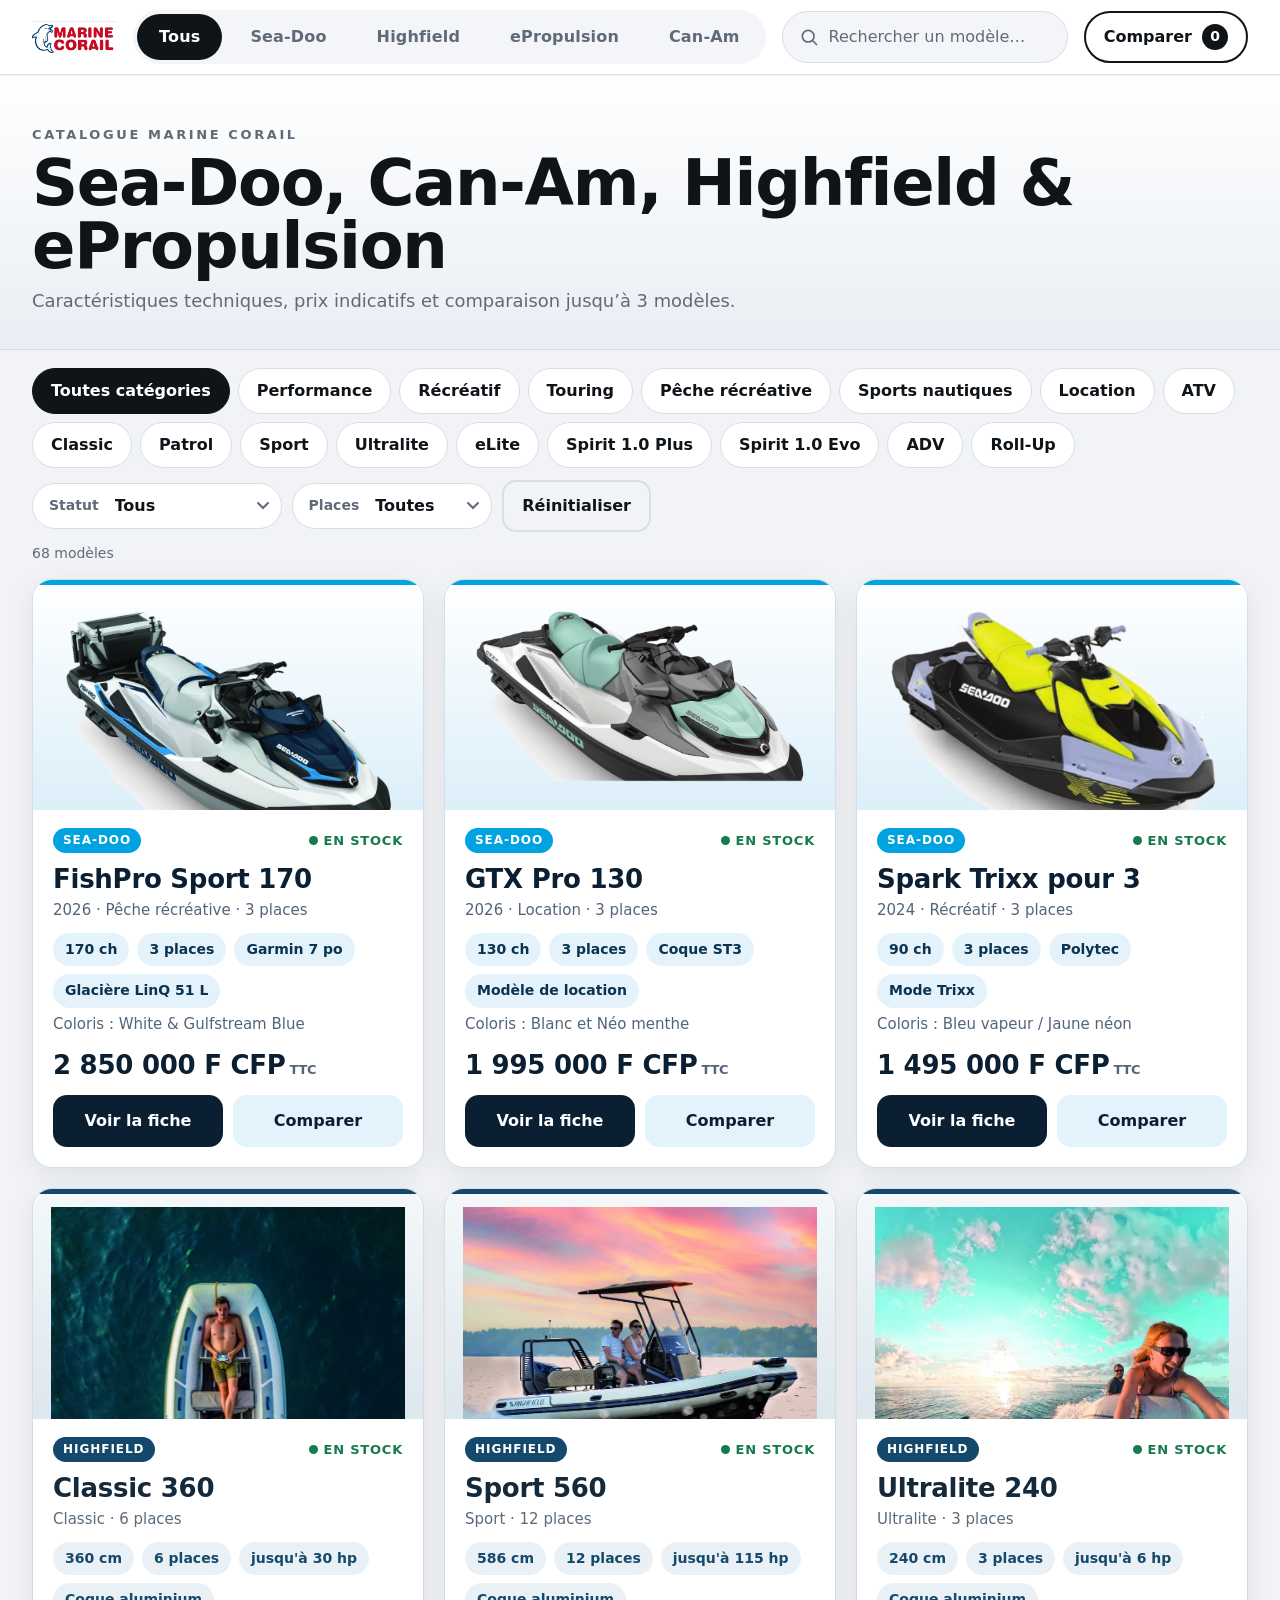
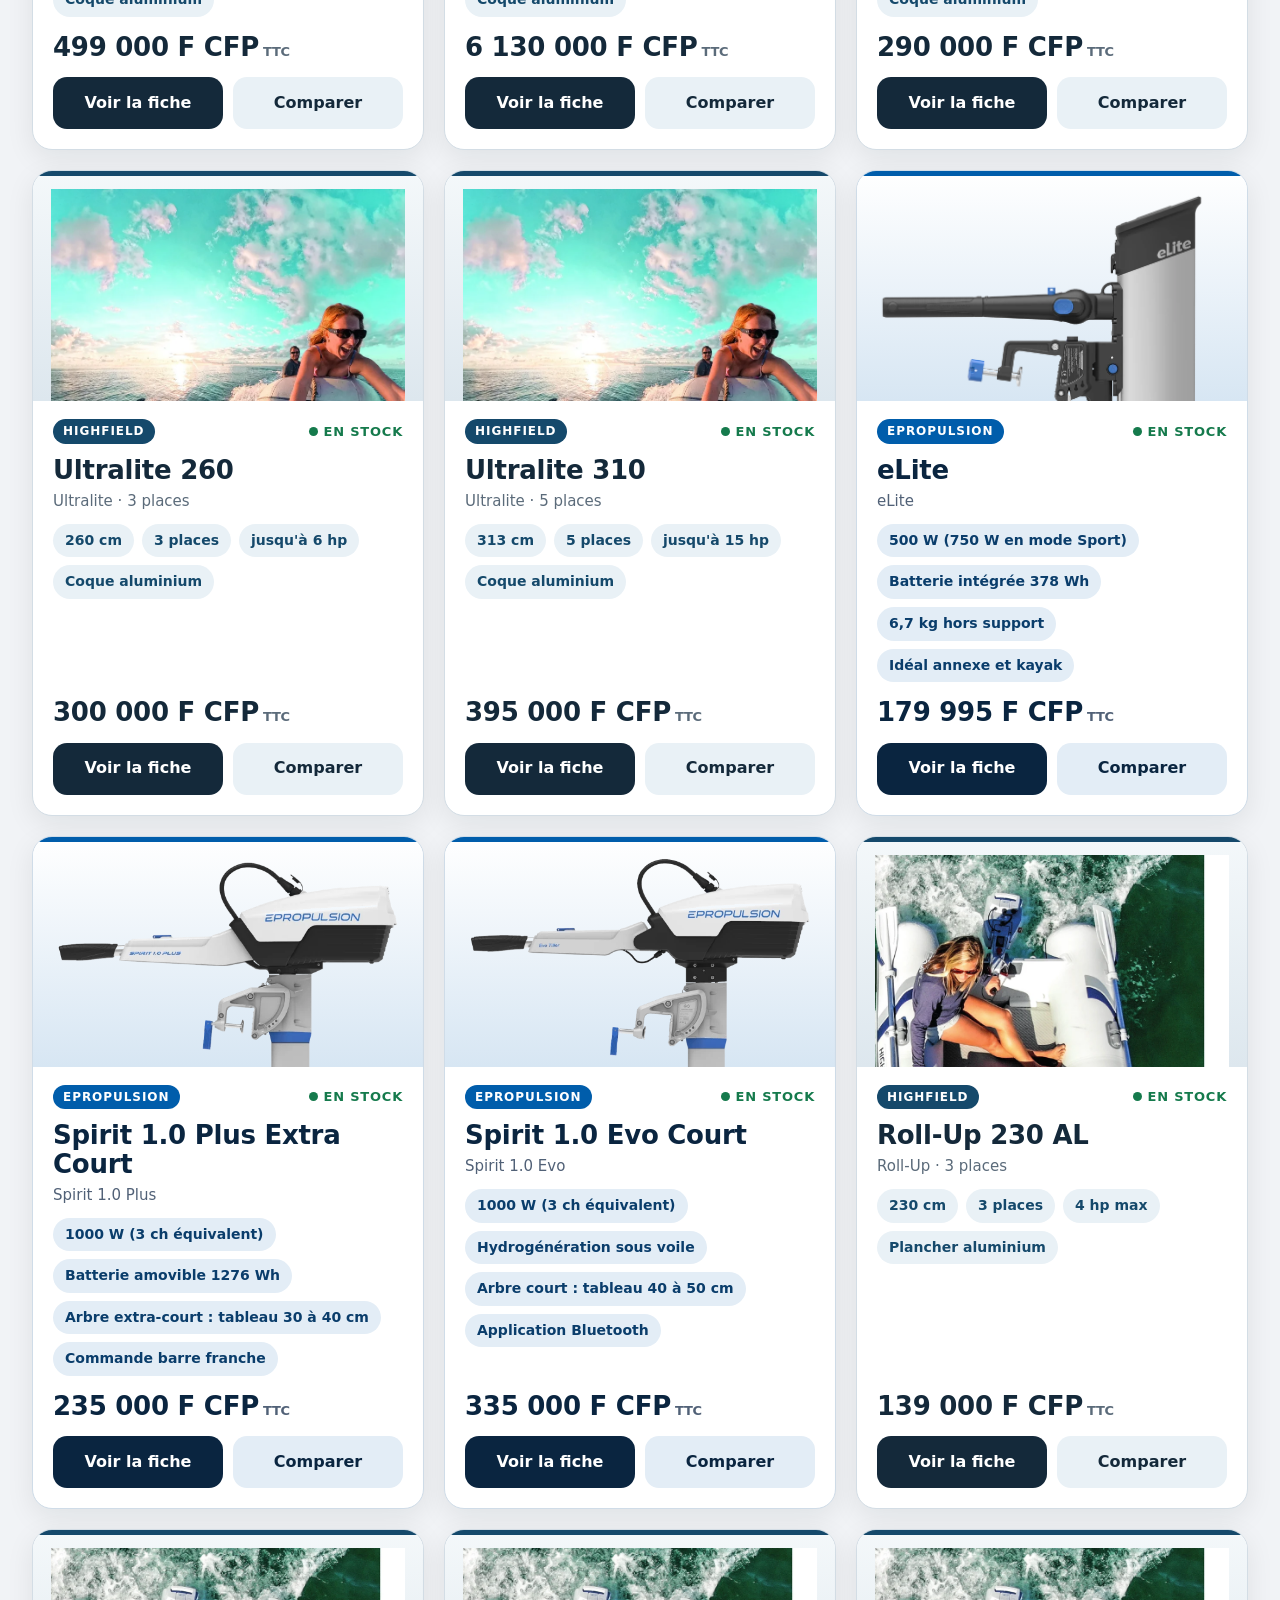
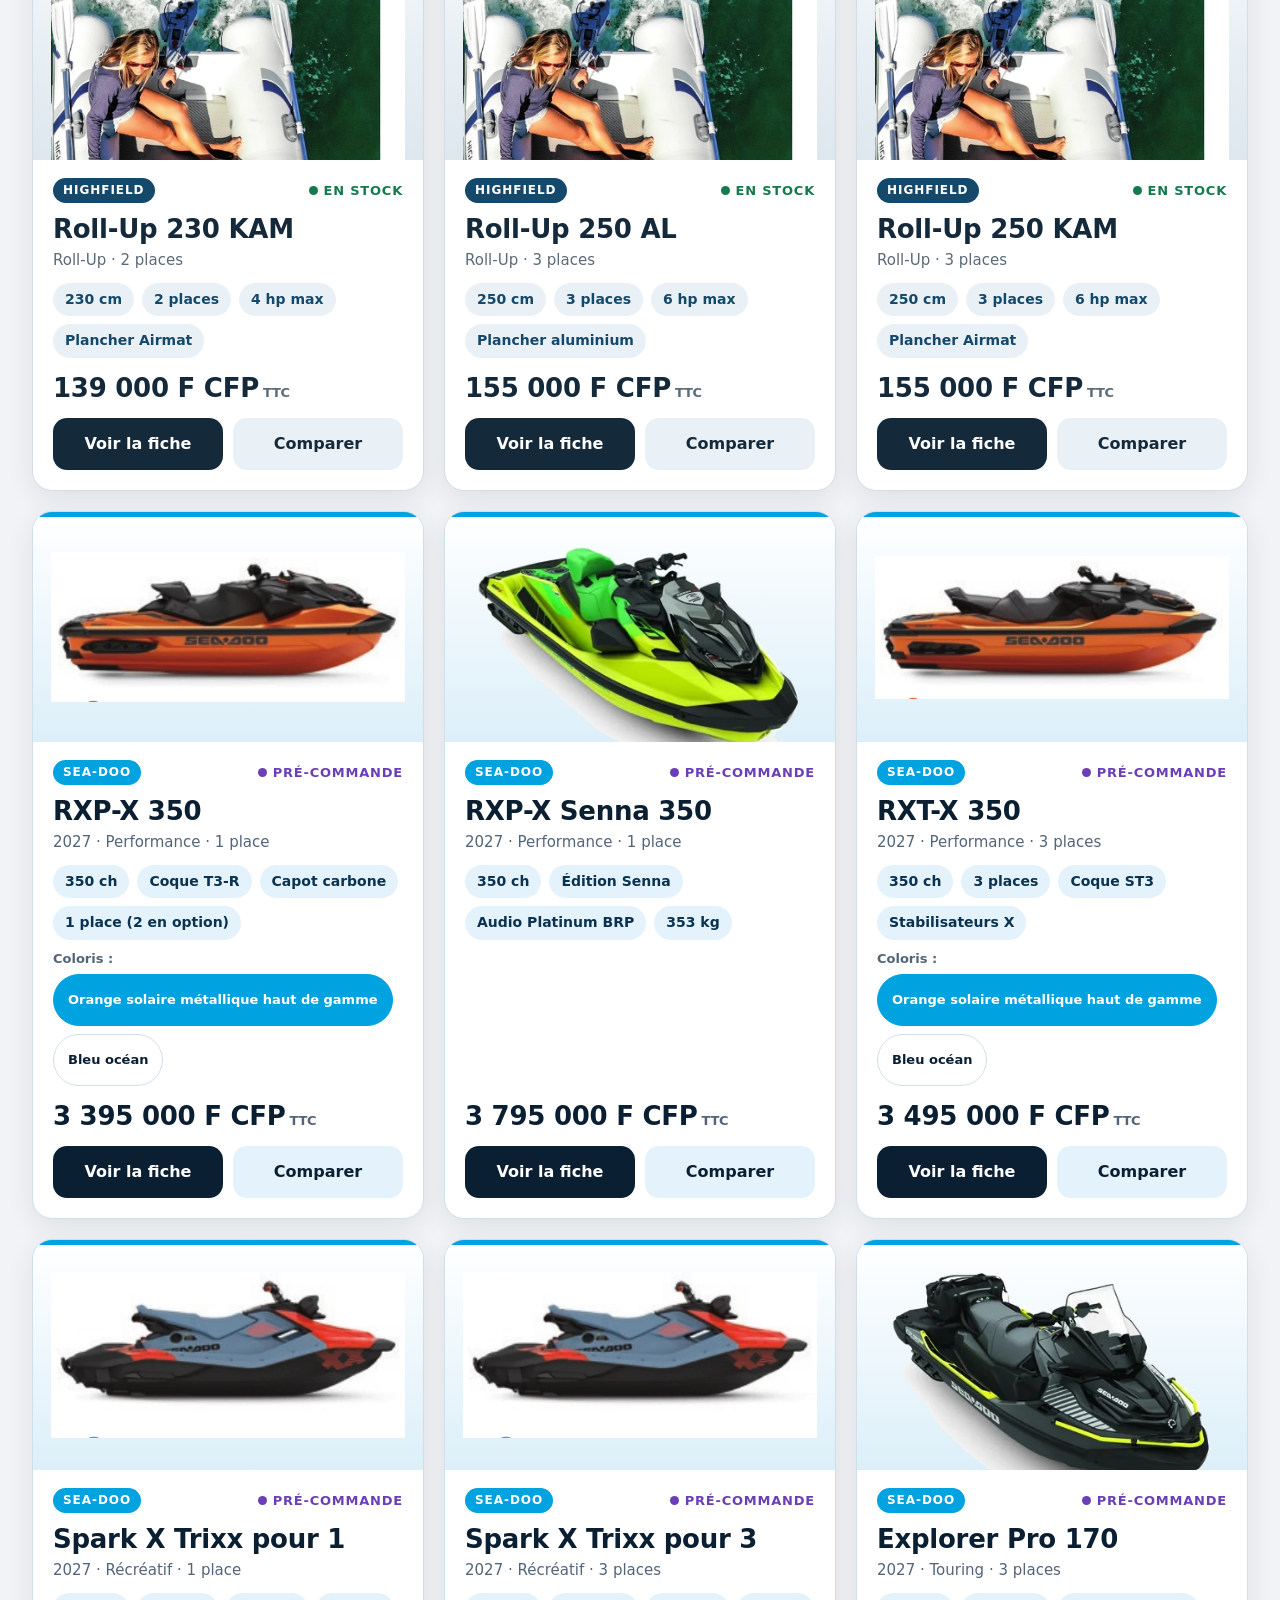
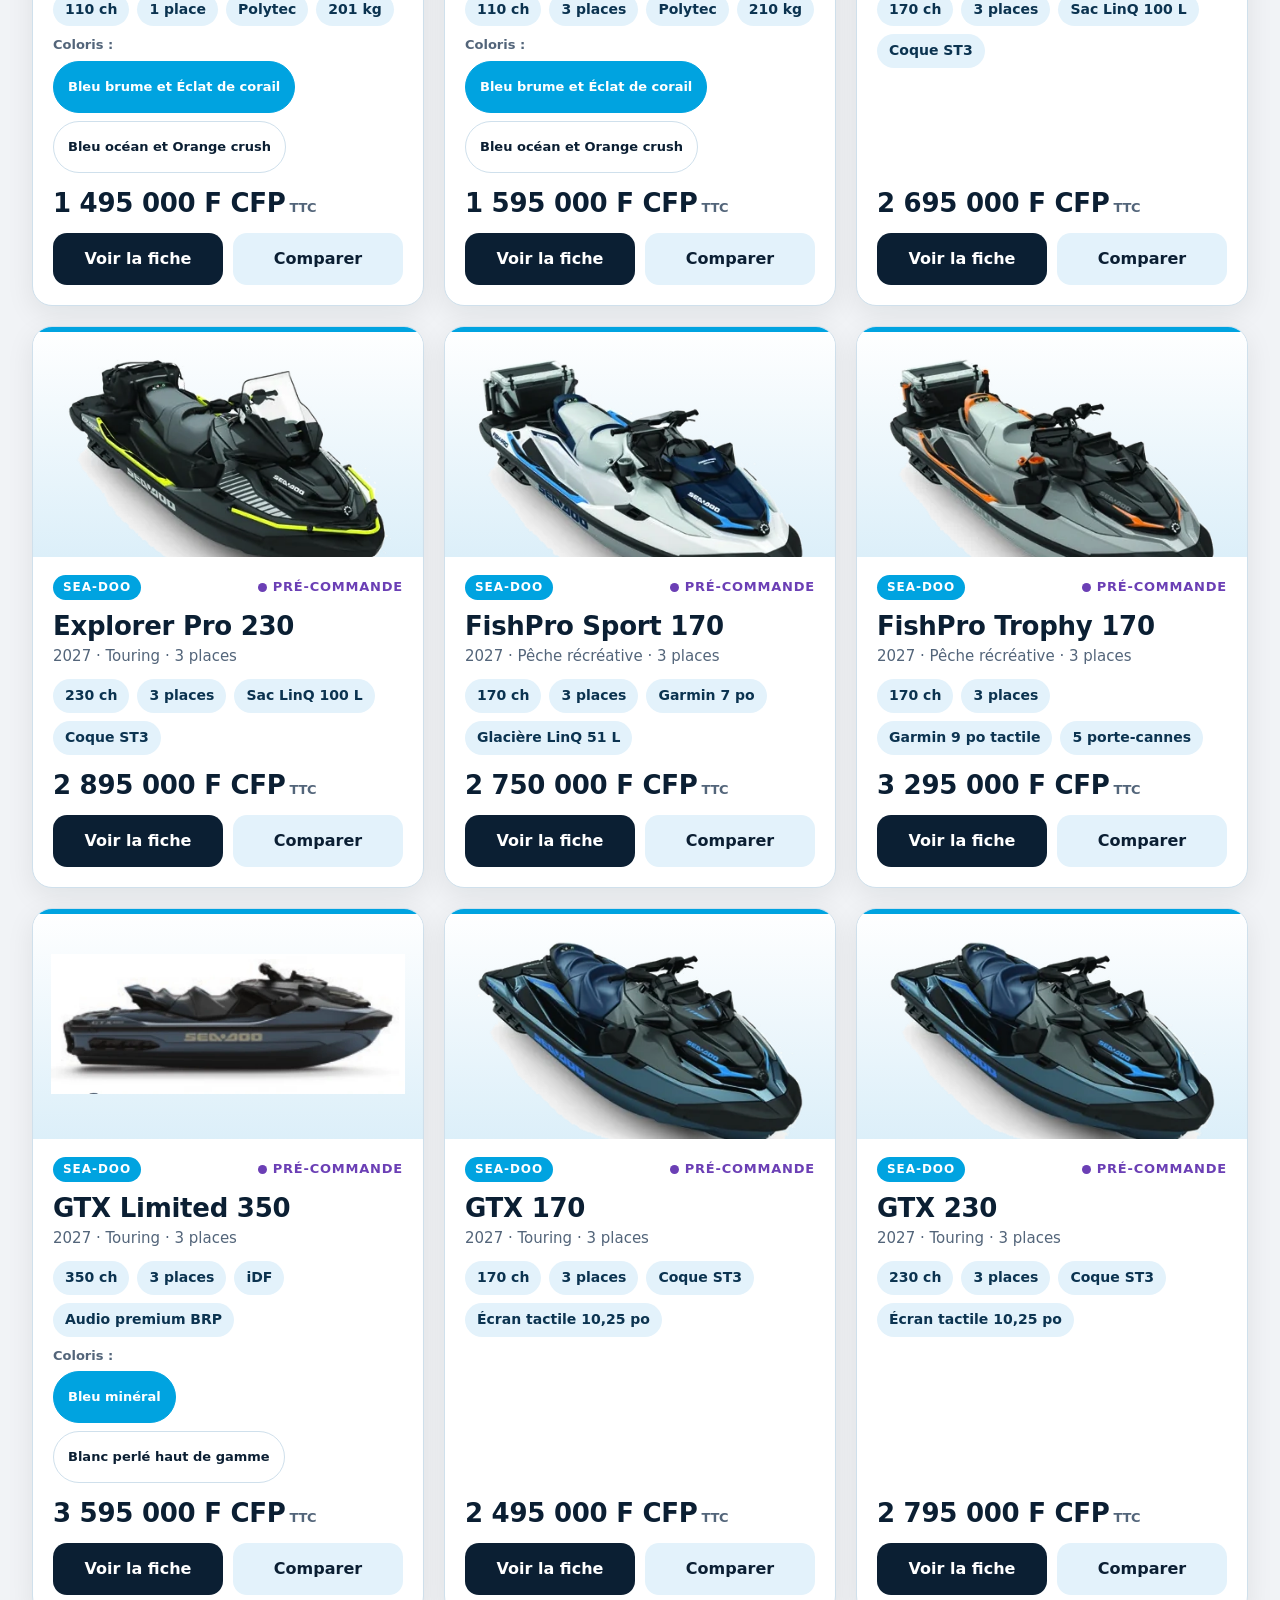
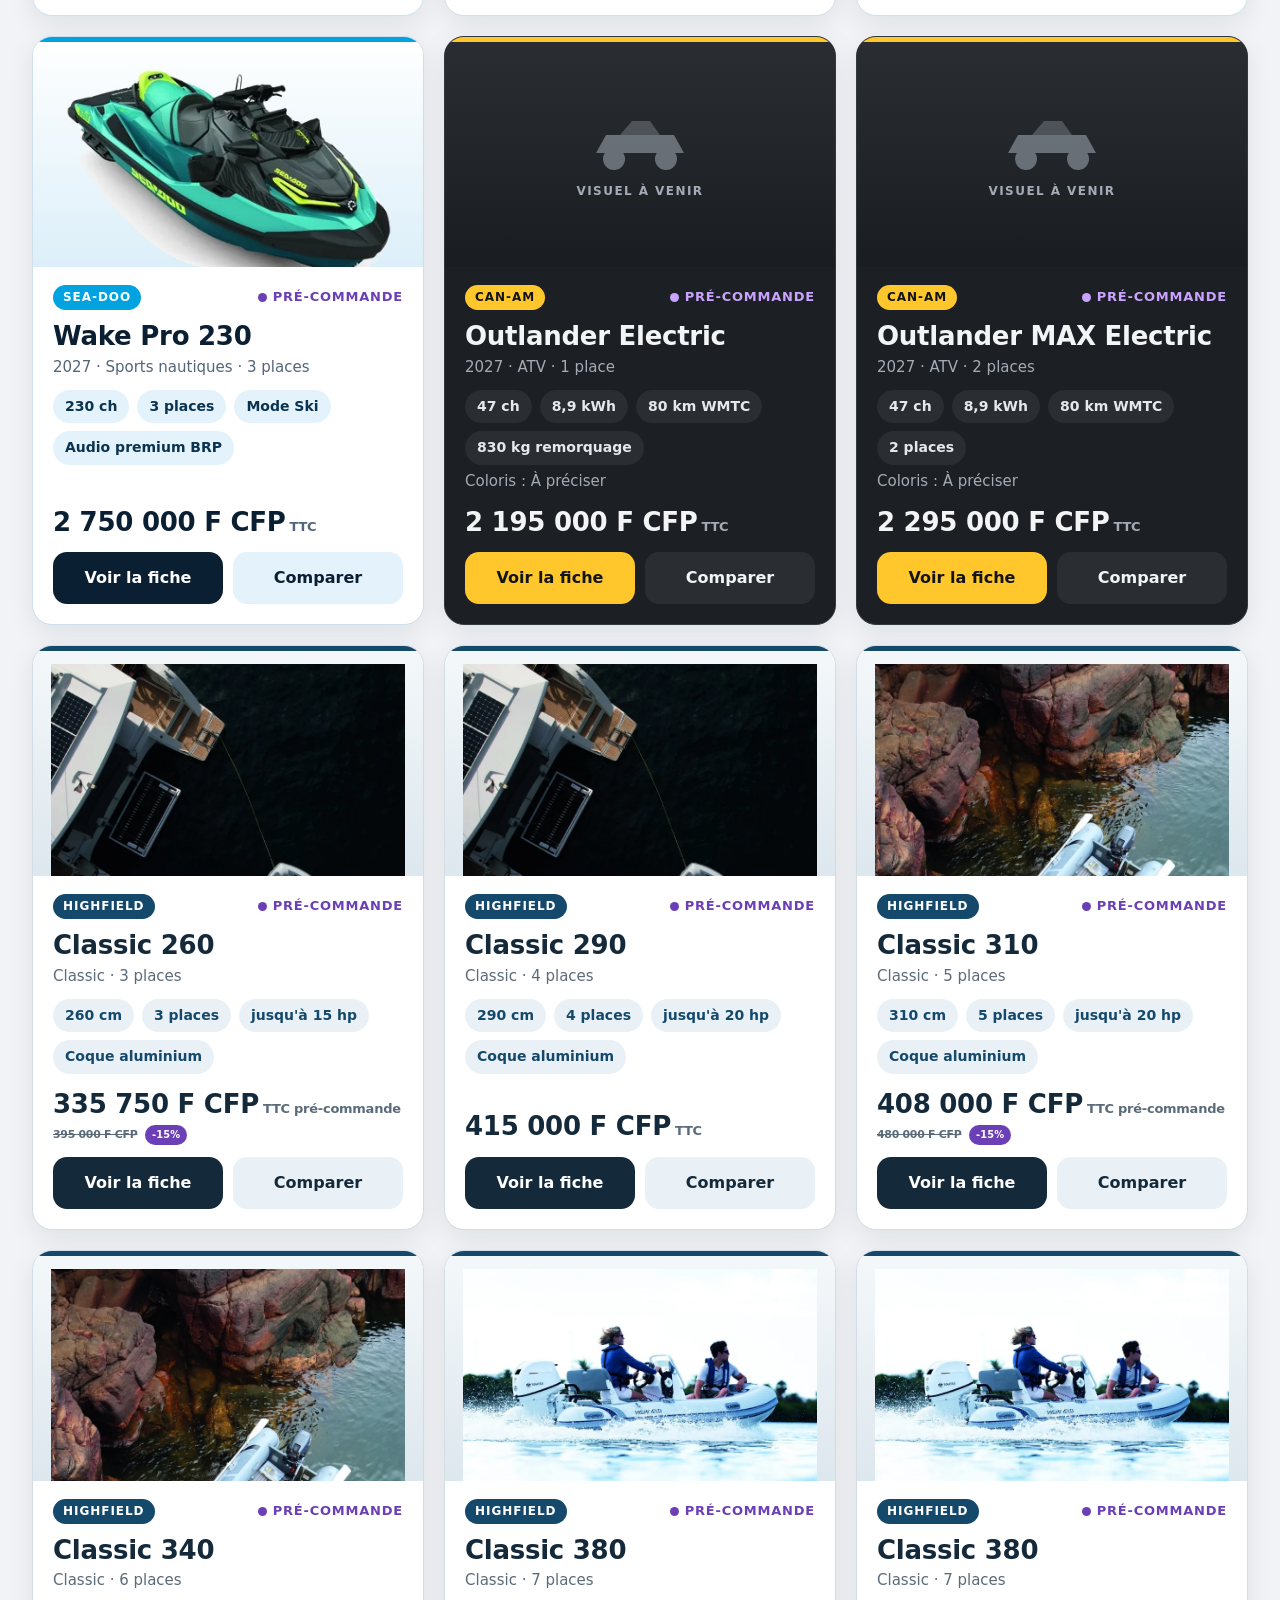
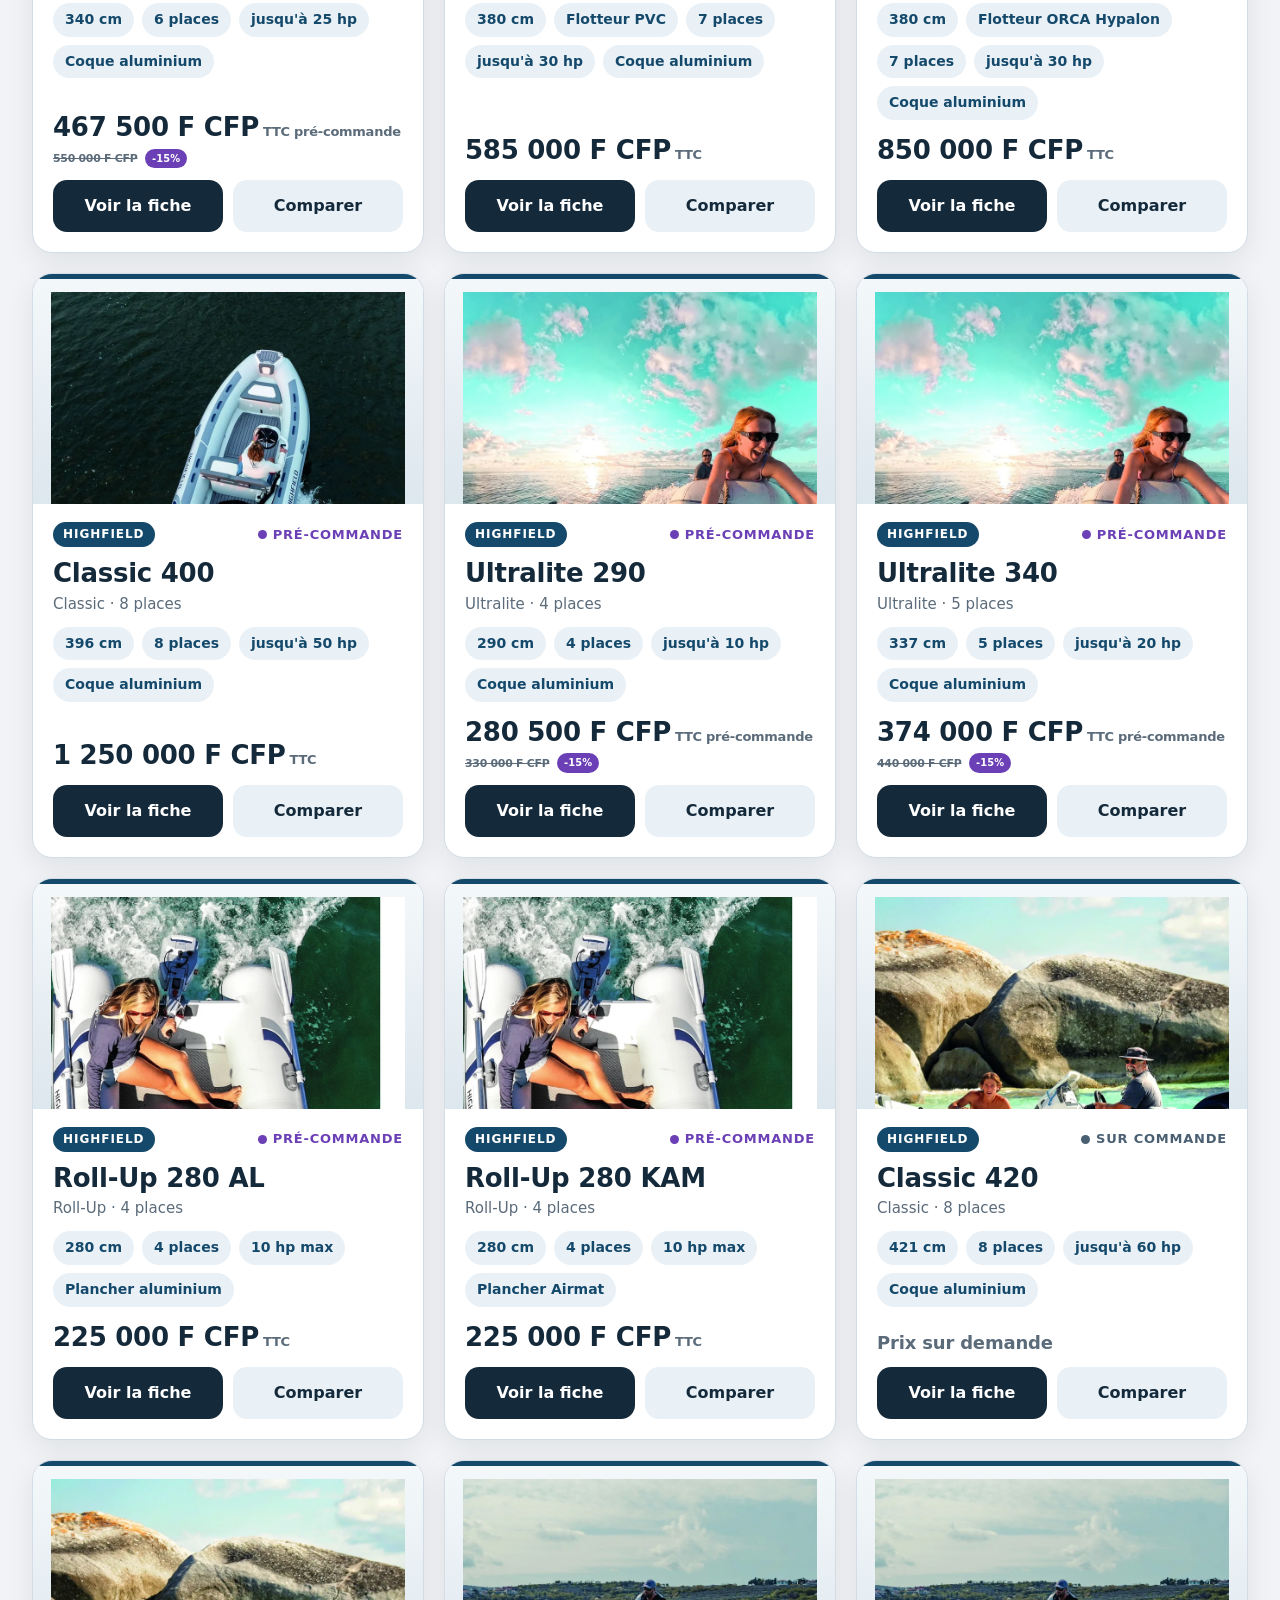
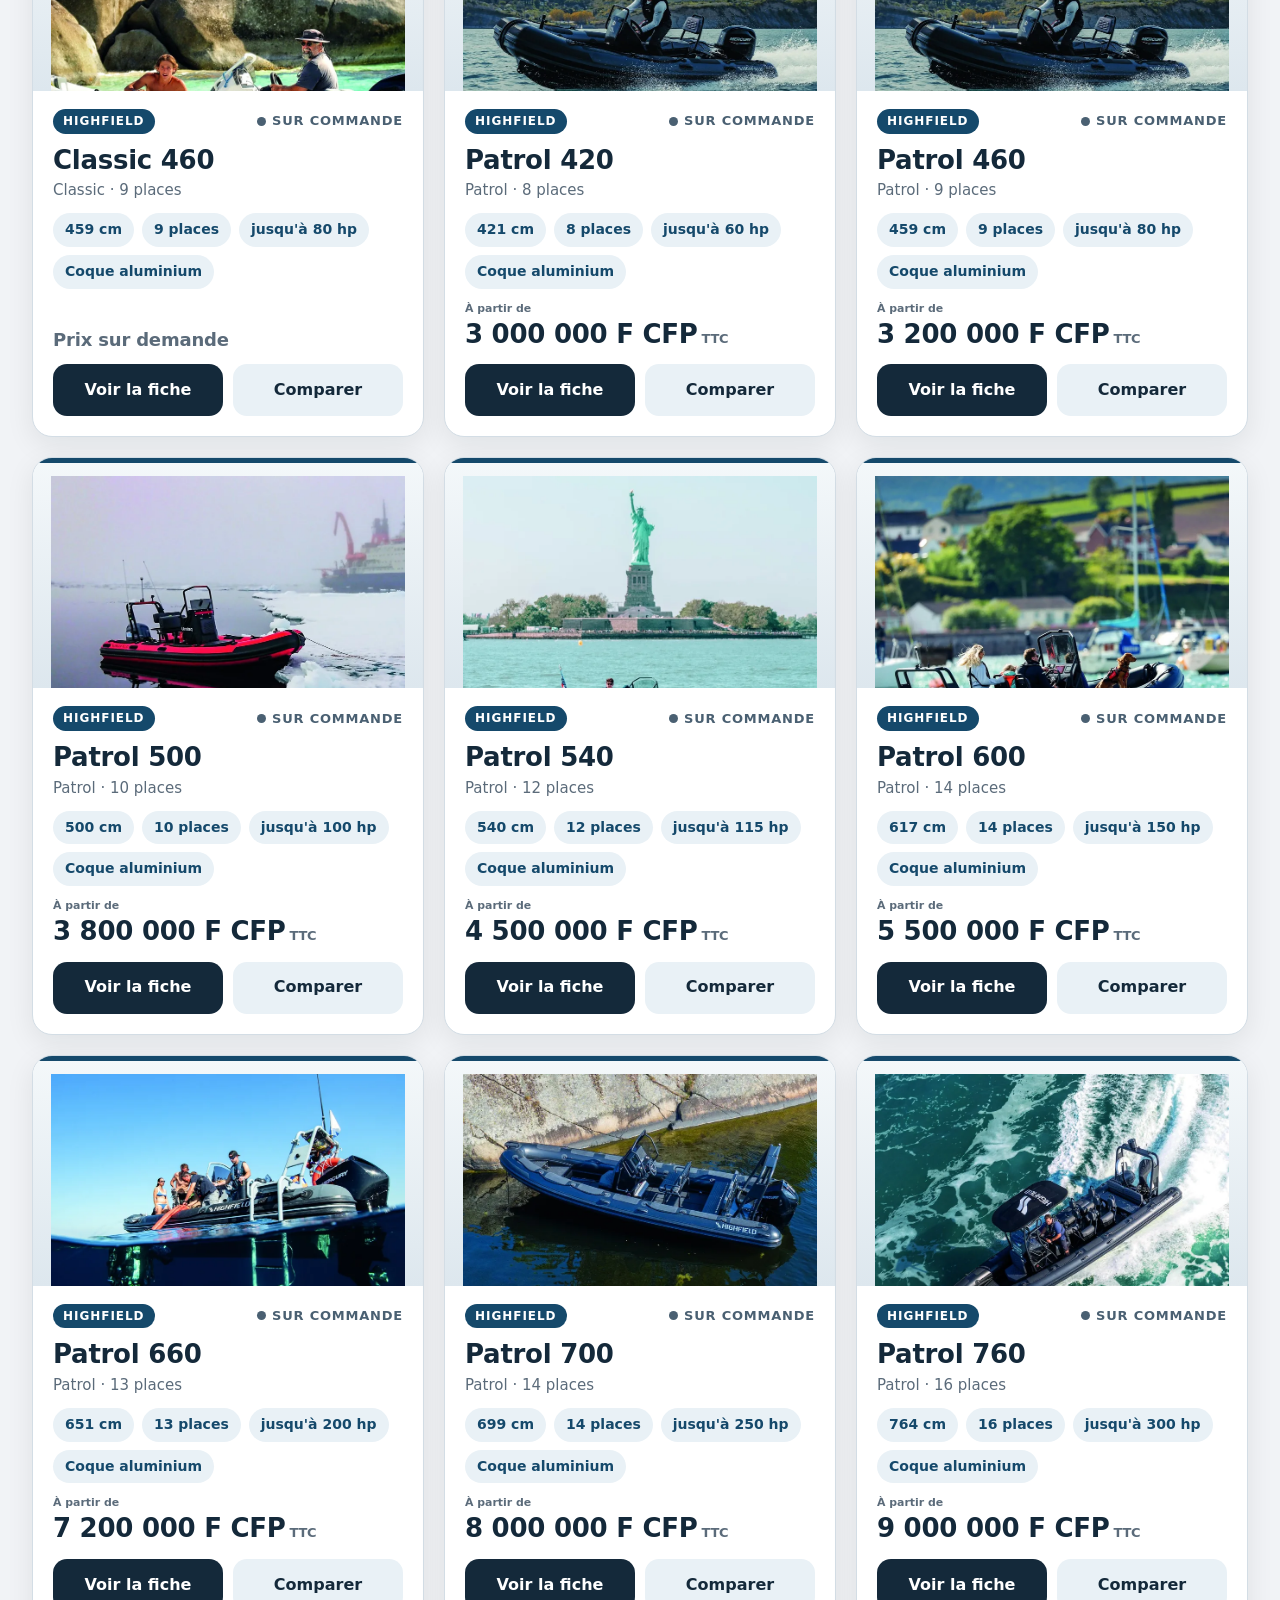
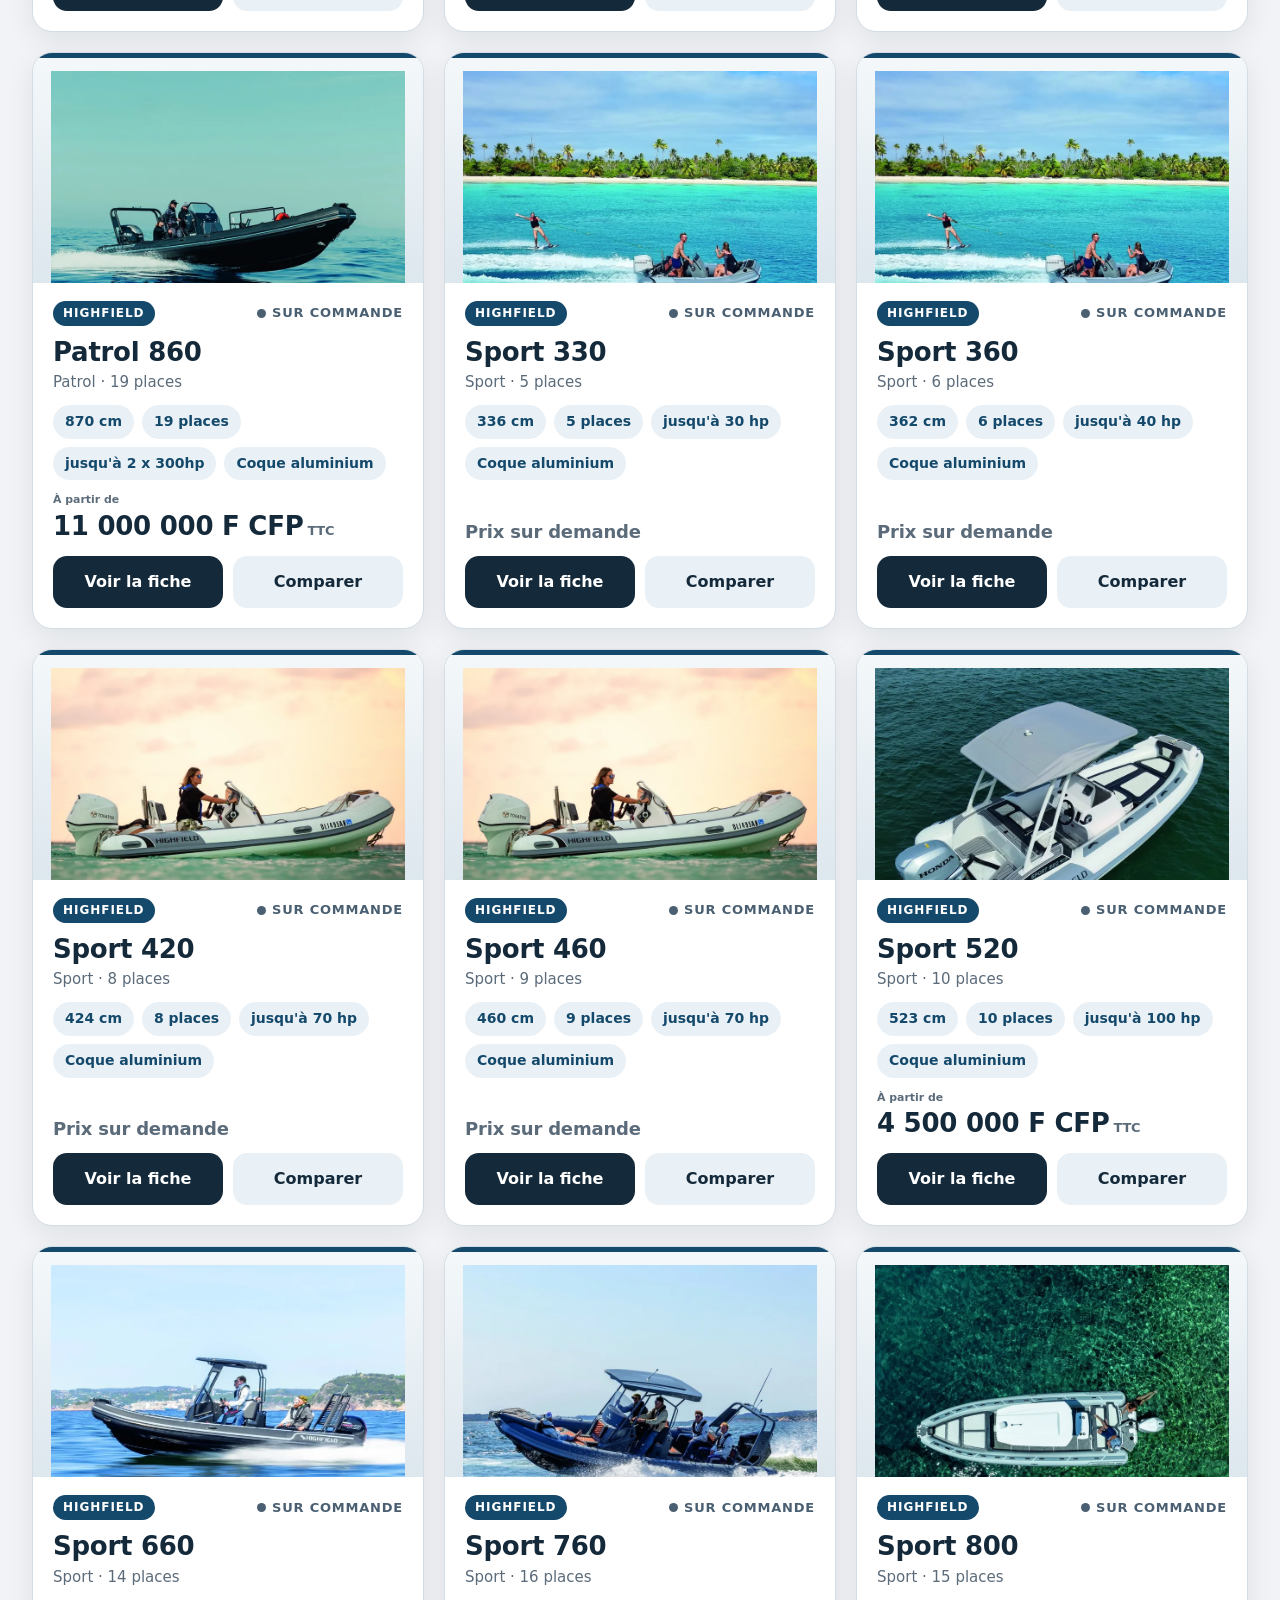
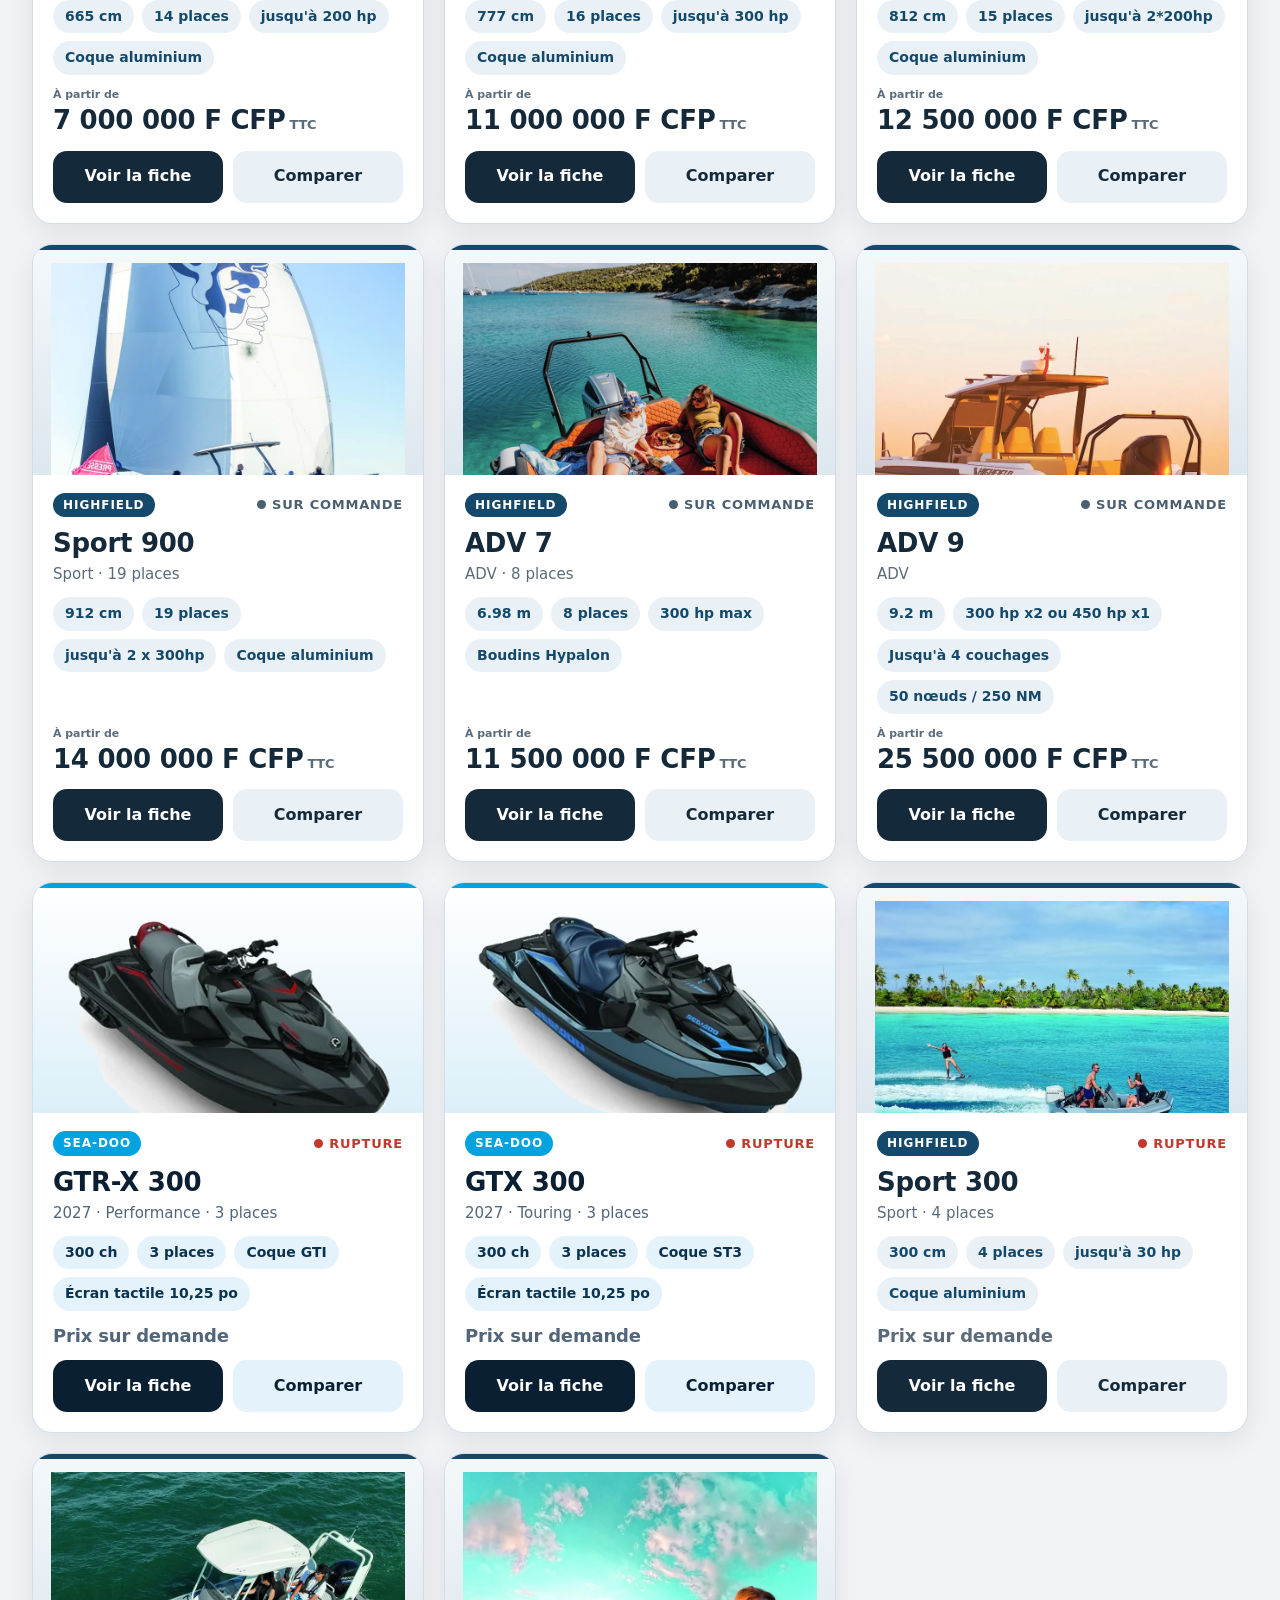
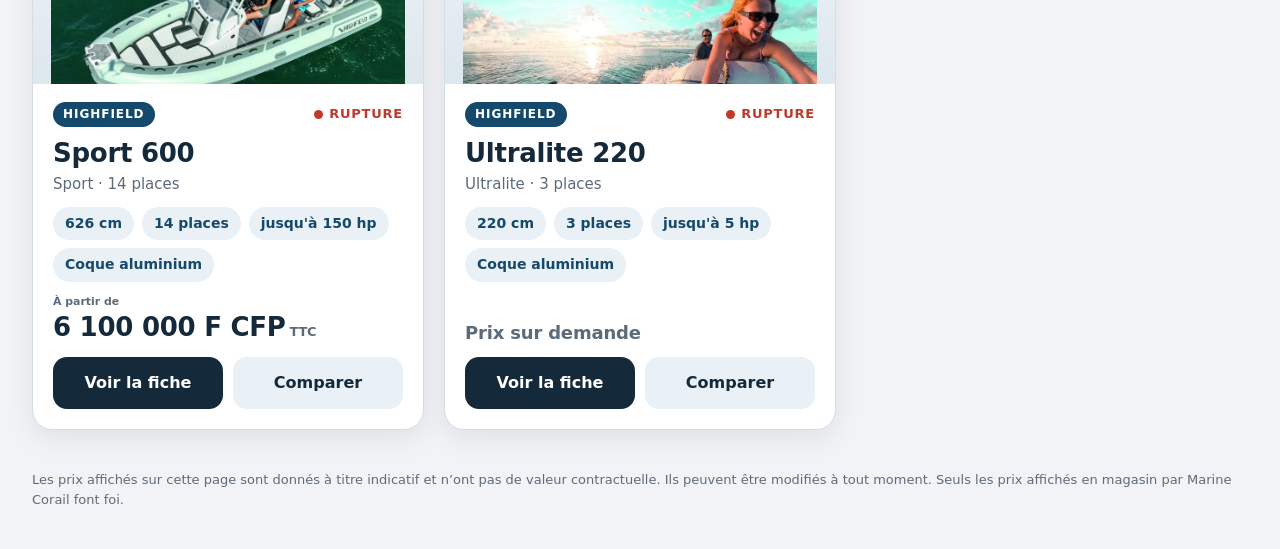
==== commit 49a72a74: "26102026 Update pré-commande" ====
--- a/index.html
+++ b/index.html
@@ -6,7 +6,7 @@
 <title>Marine Corail – Catalogue Sea-Doo, Can-Am, Highfield & ePropulsion</title>
 <meta name="description" content="Caractéristiques techniques, prix indicatifs et comparateur des unités Sea-Doo, Can-Am, Highfield et ePropulsion disponibles chez Marine Corail.">
 <link rel="manifest" href="manifest.webmanifest">
-<link rel="stylesheet" href="styles.css?v=017">
+<link rel="stylesheet" href="styles.css?v=023">
 <meta name="theme-color" content="#0b1f33">
 </head>
 <body data-brand="all">
@@ -106,10 +106,10 @@
 
 <div id="toast" class="toast" role="status" aria-live="polite" hidden></div>
 
-<script src="brands.js?v=017"></script>
-<script src="vehicles.js?v=017"></script>
-<script src="prices.js?v=017"></script>
-<script src="inventory.js?v=017"></script>
-<script src="app.js?v=017"></script>
+<script src="brands.js?v=023"></script>
+<script src="vehicles.js?v=023"></script>
+<script src="prices.js?v=023"></script>
+<script src="inventory.js?v=023"></script>
+<script src="app.js?v=023"></script>
 </body>
 </html>
--- a/styles.css
+++ b/styles.css
@@ -247,6 +247,9 @@
 }
 .vehicle-visual { padding: var(--img-pad, 18px); }
 .vehicle-visual img { width: 100%; height: 100%; object-fit: var(--img-fit, contain); }
+.vehicle-visual[data-detail] { cursor: pointer; }
+.vehicle-visual[data-detail]:hover { filter: brightness(0.97); }
+.vehicle-visual[data-detail]:focus-visible { outline: 3px solid var(--accent, #1a73e8); outline-offset: -3px; }
 .placeholder {
   display: grid; place-items: center; gap: 6px; text-align: center;
   color: var(--card-muted, var(--muted));
@@ -305,6 +308,28 @@
   letter-spacing: 0;
   text-transform: none;
   color: var(--card-muted, var(--muted));
+}
+
+/* Prix double public / pré-commande (ex. Highfield Classic/Ultralite) :
+   même principe d'unités em que .price-approx-label ci-dessus, pour rester
+   cohérent sur les 3 contextes (carte .price, fiche .detail-price,
+   comparateur .cmp-price) sans dupliquer de règles par contexte. Le montant
+   spécial pré-commande reprend la taille normale du prix (c'est le montant
+   mis en avant) ; le prix public barré et le badge de remise sont en
+   retrait, juste en dessous. */
+.price-dual { display: flex; flex-direction: column; align-items: flex-start; gap: 3px; }
+.price-dual-special small {
+  font-size: .5em; font-weight: 700; margin-left: 4px; color: var(--card-muted, var(--muted));
+}
+.price-dual-compare { display: flex; align-items: center; gap: 8px; }
+.price-dual-old {
+  font-size: .42em; font-weight: 700; color: var(--card-muted, var(--muted));
+  text-decoration: line-through;
+}
+.price-dual-badge {
+  font-size: .38em; font-weight: 800; letter-spacing: .02em;
+  background: var(--precommande, #6b3fb5); color: #fff;
+  border-radius: 999px; padding: .3em .65em; white-space: nowrap;
 }
 
 .status {
@@ -413,10 +438,19 @@
 .detail-visual { padding: var(--img-pad, 20px); }
 .detail-visual img { width: 100%; height: 100%; object-fit: var(--img-fit, contain); border-radius: 4px; }
 
-/* Carrousel photo en fiche détaillée (v.gallery, ex. gamme Highfield Sport) :
-   occupe exactement le même cadre que .detail-visual (aspect 4/3, coins
-   arrondis), sans le padding d'une image unique (chaque diapo gère le sien). */
-.detail-visual.has-gallery { padding: 0; }
+/* Carrousel photo en fiche détaillée (v.gallery, ex. gammes Highfield Sport/
+   Patrol) : affiché en pleine largeur de la fiche (.detail-gallery-wrap),
+   AU-DESSUS de .detail-head plutôt que dans sa colonne image — demande de
+   Christophe (25/09) après un premier essai où le carrousel restait limité
+   à la moitié de la largeur de la fiche (l'ancienne colonne .detail-visual).
+   Quand une galerie existe, .detail-head n'a alors plus qu'une colonne
+   d'infos (.no-visual) ; sinon, .detail-visual à image unique reprend sa
+   place habituelle comme avant. */
+.detail-gallery-wrap {
+  width: 100%; aspect-ratio: 16 / 9; border-radius: 20px; overflow: hidden;
+  background: var(--card-visual, var(--surface-2)); margin-bottom: 22px;
+}
+.detail-head.no-visual { grid-template-columns: 1fr; }
 .detail-gallery { position: relative; width: 100%; height: 100%; }
 .gallery-track {
   display: flex; width: 100%; height: 100%; overflow-x: auto;
@@ -659,8 +693,18 @@
    3 colonnes pleine largeur avec de grandes photos, chrome minimal. Bornée
    à une plage plutôt qu'à 1024px pile : encaisse un écart de quelques
    pixels (barre navigateur, arrondi) sans revenir brutalement à l'auto-fill
-   générique ci-dessus. */
-@media (pointer: coarse) and (orientation: landscape) and (min-width: 860px) and (max-width: 1279px) {
+   générique ci-dessus.
+   PAS de condition (pointer: coarse) ici (retirée en v020) : le badge
+   diagnostic v019 a montré que le navigateur/WebView de cette tablette
+   déclare `pointer: coarse` à FALSE bien qu'il s'agisse d'un écran tactile —
+   du coup cette media query (et celle du repli portrait juste après) ne
+   s'activait JAMAIS, sur aucune orientation. C'est ce qui explique que le
+   verrou JS (v016) ET le repli CSS (v018) aient tous deux semblé sans effet :
+   le vrai coupable était cette condition, pas l'orientation en elle-même.
+   Le flag body[data-mode="kiosk"] (posé uniquement via ?kiosk=1) est déjà le
+   signal fiable pour "on est sur la borne" (cf. section Architecture) ; pas
+   besoin de pointer:coarse en plus. */
+@media (orientation: landscape) and (min-width: 860px) and (max-width: 1279px) {
   body[data-mode="kiosk"] .catalog {
     grid-template-columns: repeat(3, 1fr);
     gap: 16px;
@@ -668,3 +712,44 @@
   body[data-mode="kiosk"] .vehicle-visual { min-height: 170px; max-height: 210px; }
   body[data-mode="kiosk"] .vehicle-body { padding: 12px 16px 14px; gap: 8px; }
 }
+
+/* ---- Grille catalogue en portrait (22/09, réécrit v021) ----
+   Christophe a confirmé le 22/09 que la borne reste VOLONTAIREMENT montée en
+   portrait — ce n'est pas une rotation accidentelle à corriger. Les v016
+   (verrou JS vers landscape) et v018 (rotation CSS 90° pour SIMULER le
+   paysage) partaient de l'hypothèse inverse et sont retirés : app.js
+   verrouille maintenant vers "portrait" (pas "landscape"), et cette media
+   query n'essaie plus de faire pivoter visuellement la page — elle fixe
+   simplement une grille à 2 colonnes explicite pour la largeur portrait
+   mesurée sur cette tablette (727px), plutôt que de dépendre du fallback
+   générique auto-fill qui donnait 2 colonnes par coïncidence de
+   dimensionnement. `.modal.wide .modal-box` n'a plus besoin d'un override
+   96vh : sans rotation, `96vw` de la règle de base désigne déjà la vraie
+   largeur portrait. */
+@media (orientation: portrait) and (min-width: 500px) and (max-width: 900px) {
+  /* Le chrome ultra-compact du bloc générique ci-dessus (bandeau réduit à un
+     h1 de 22px, eyebrow/sous-titre/compteur masqués) avait été pensé le
+     18/09 pour économiser une hauteur rare : 576px en paysage. Cette même
+     tablette dispose d'environ 1291px de haut en portrait (mesuré le
+     22/09) — largement de quoi remontrer un bandeau complet sans réduire le
+     nombre de modèles visibles. Les règles ci-dessous RE-montrent ce que le
+     bloc générique masque/resserre, uniquement pour cette orientation. */
+  body[data-mode="kiosk"] .hero { padding-top: 20px; padding-bottom: 14px; }
+  body[data-mode="kiosk"] .eyebrow { display: block; }
+  body[data-mode="kiosk"] .hero-sub { display: block; }
+  body[data-mode="kiosk"] .hero h1 { font-size: 32px; line-height: 1.15; margin: 0 0 4px; }
+  body[data-mode="kiosk"] .hero-logo { height: 36px; margin: 0 0 8px; }
+  body[data-mode="kiosk"] .result-count { display: block; }
+
+  body[data-mode="kiosk"] .catalog {
+    grid-template-columns: repeat(2, 1fr);
+    gap: 20px;
+  }
+  body[data-mode="kiosk"] .vehicle-visual { min-height: 240px; max-height: 300px; }
+  body[data-mode="kiosk"] .vehicle-body { padding: 16px 18px 18px; gap: 10px; }
+
+  /* Fiche détaillée : plus de marge verticale disponible qu'en paysage,
+     image/carrousel nettement plus grands. */
+  body[data-mode="kiosk"] .detail-visual { min-height: 280px; max-height: 360px; }
+  body[data-mode="kiosk"] .detail-gallery-wrap { max-height: 380px; }
+}
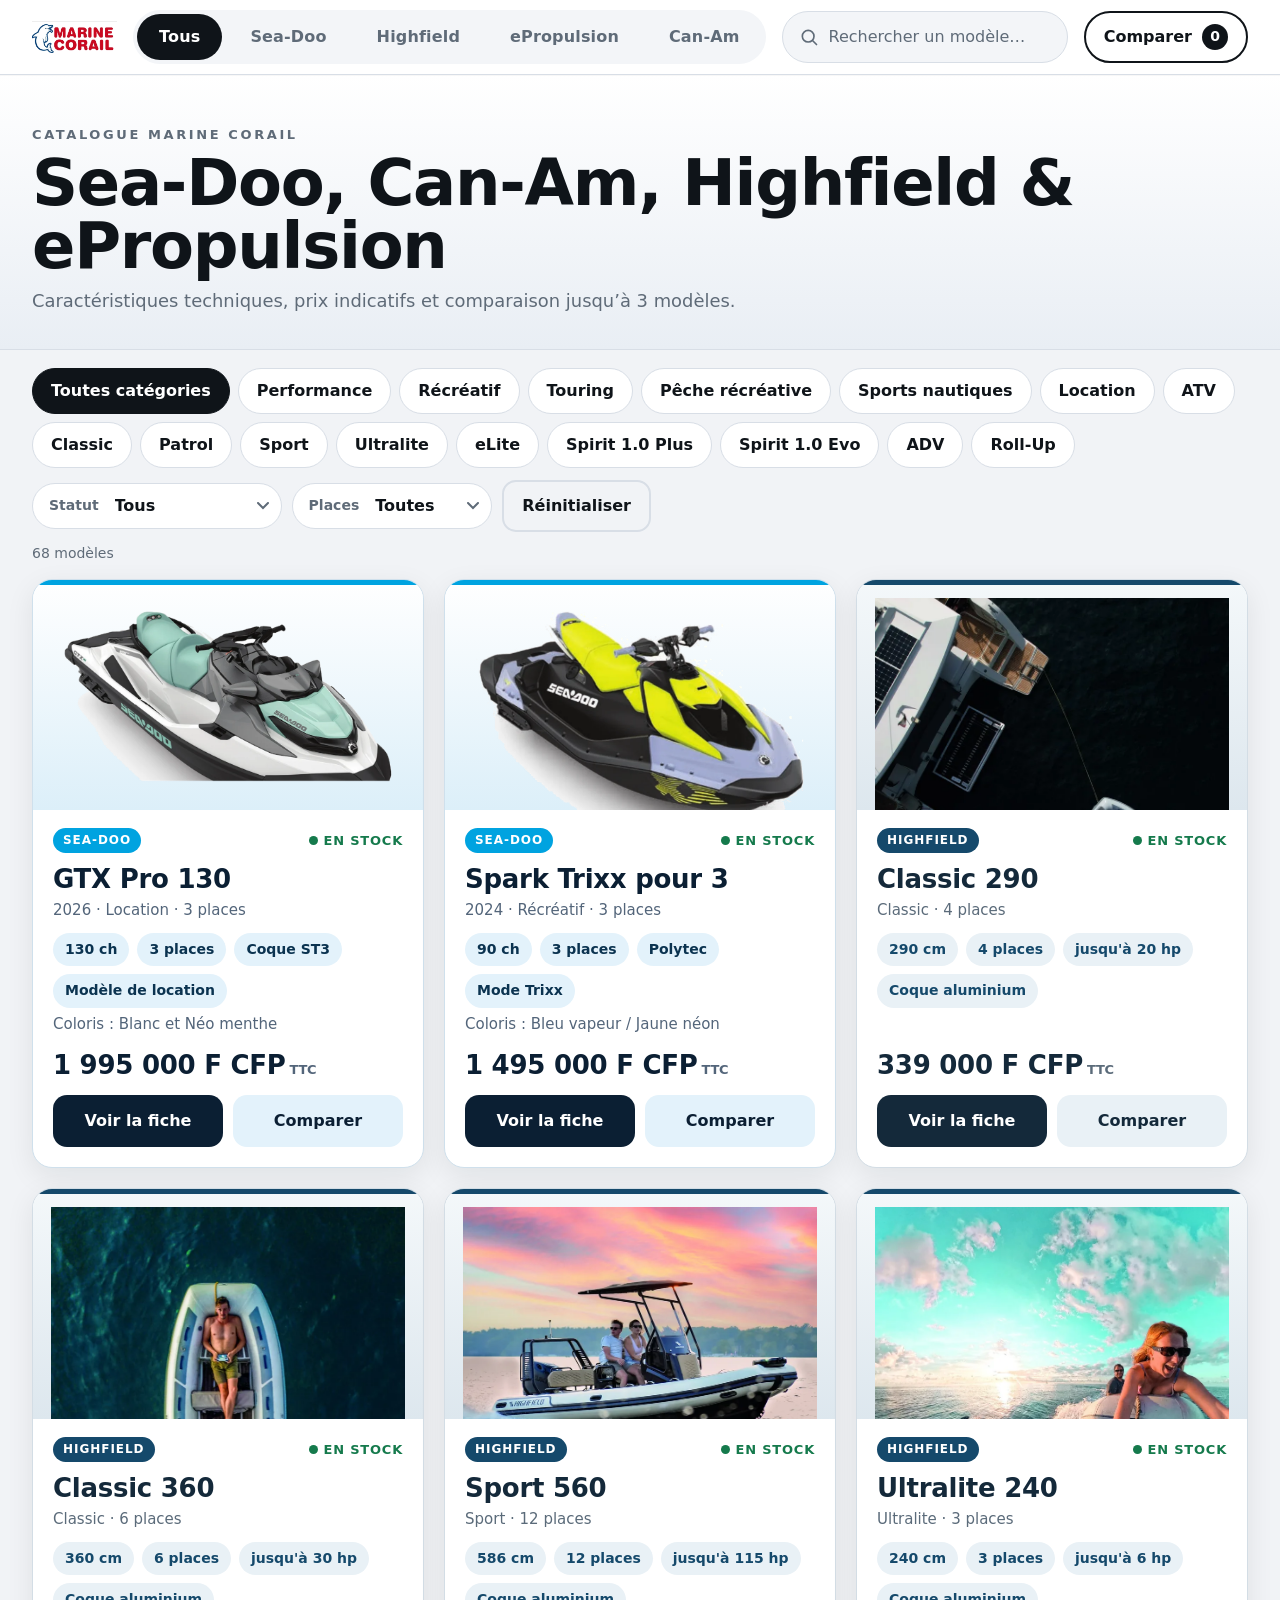
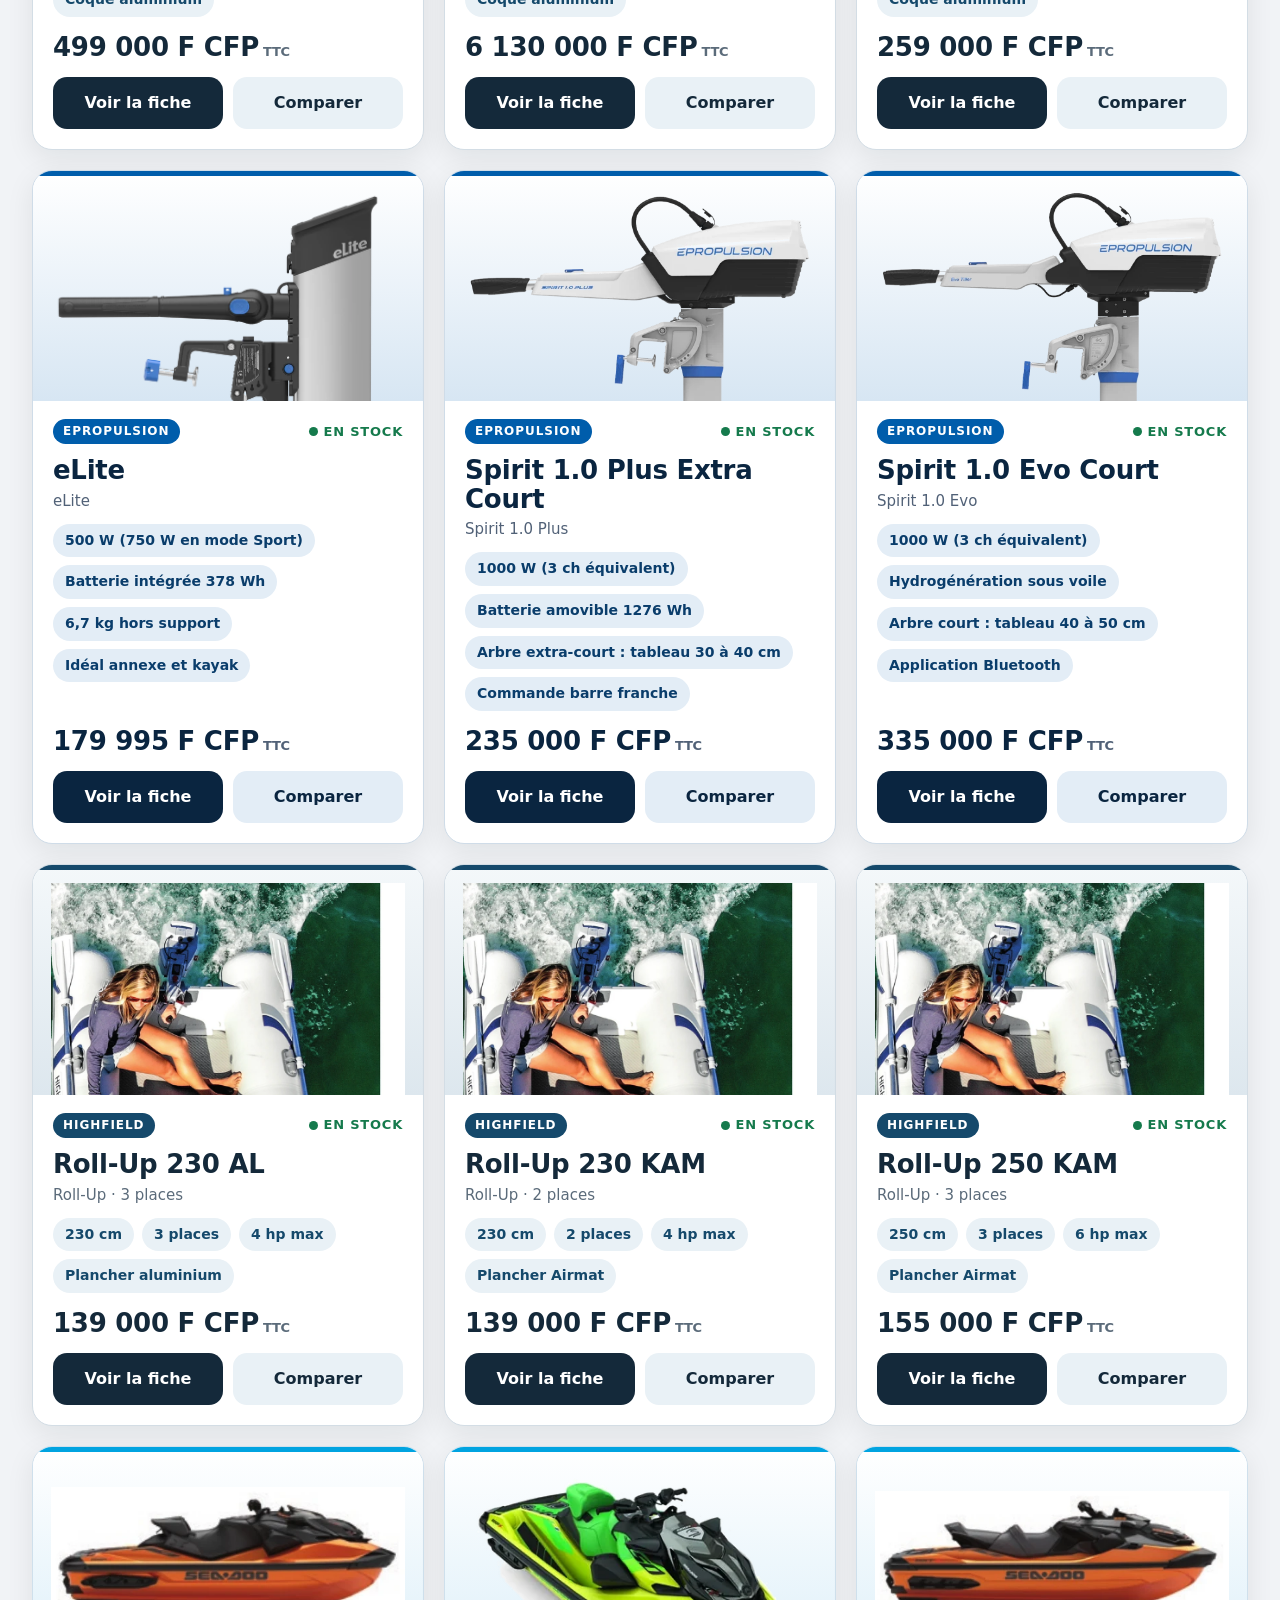
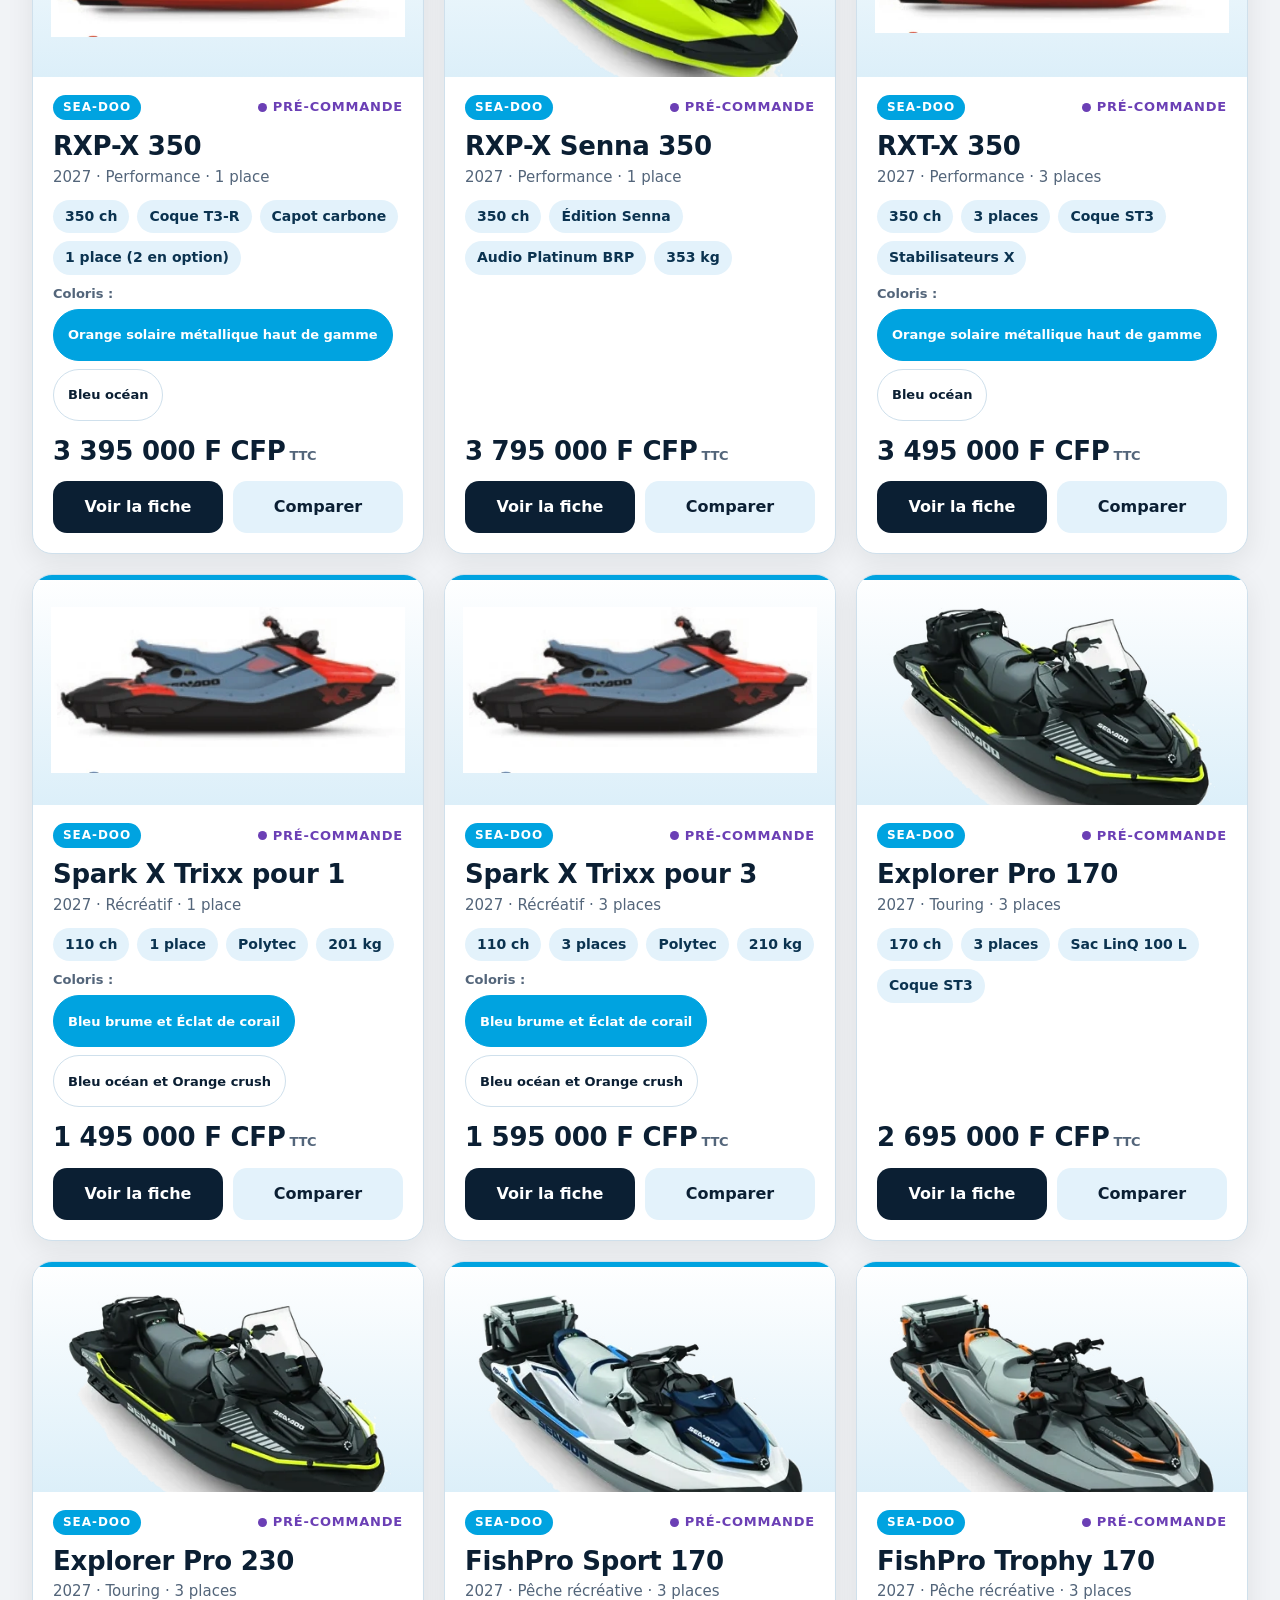
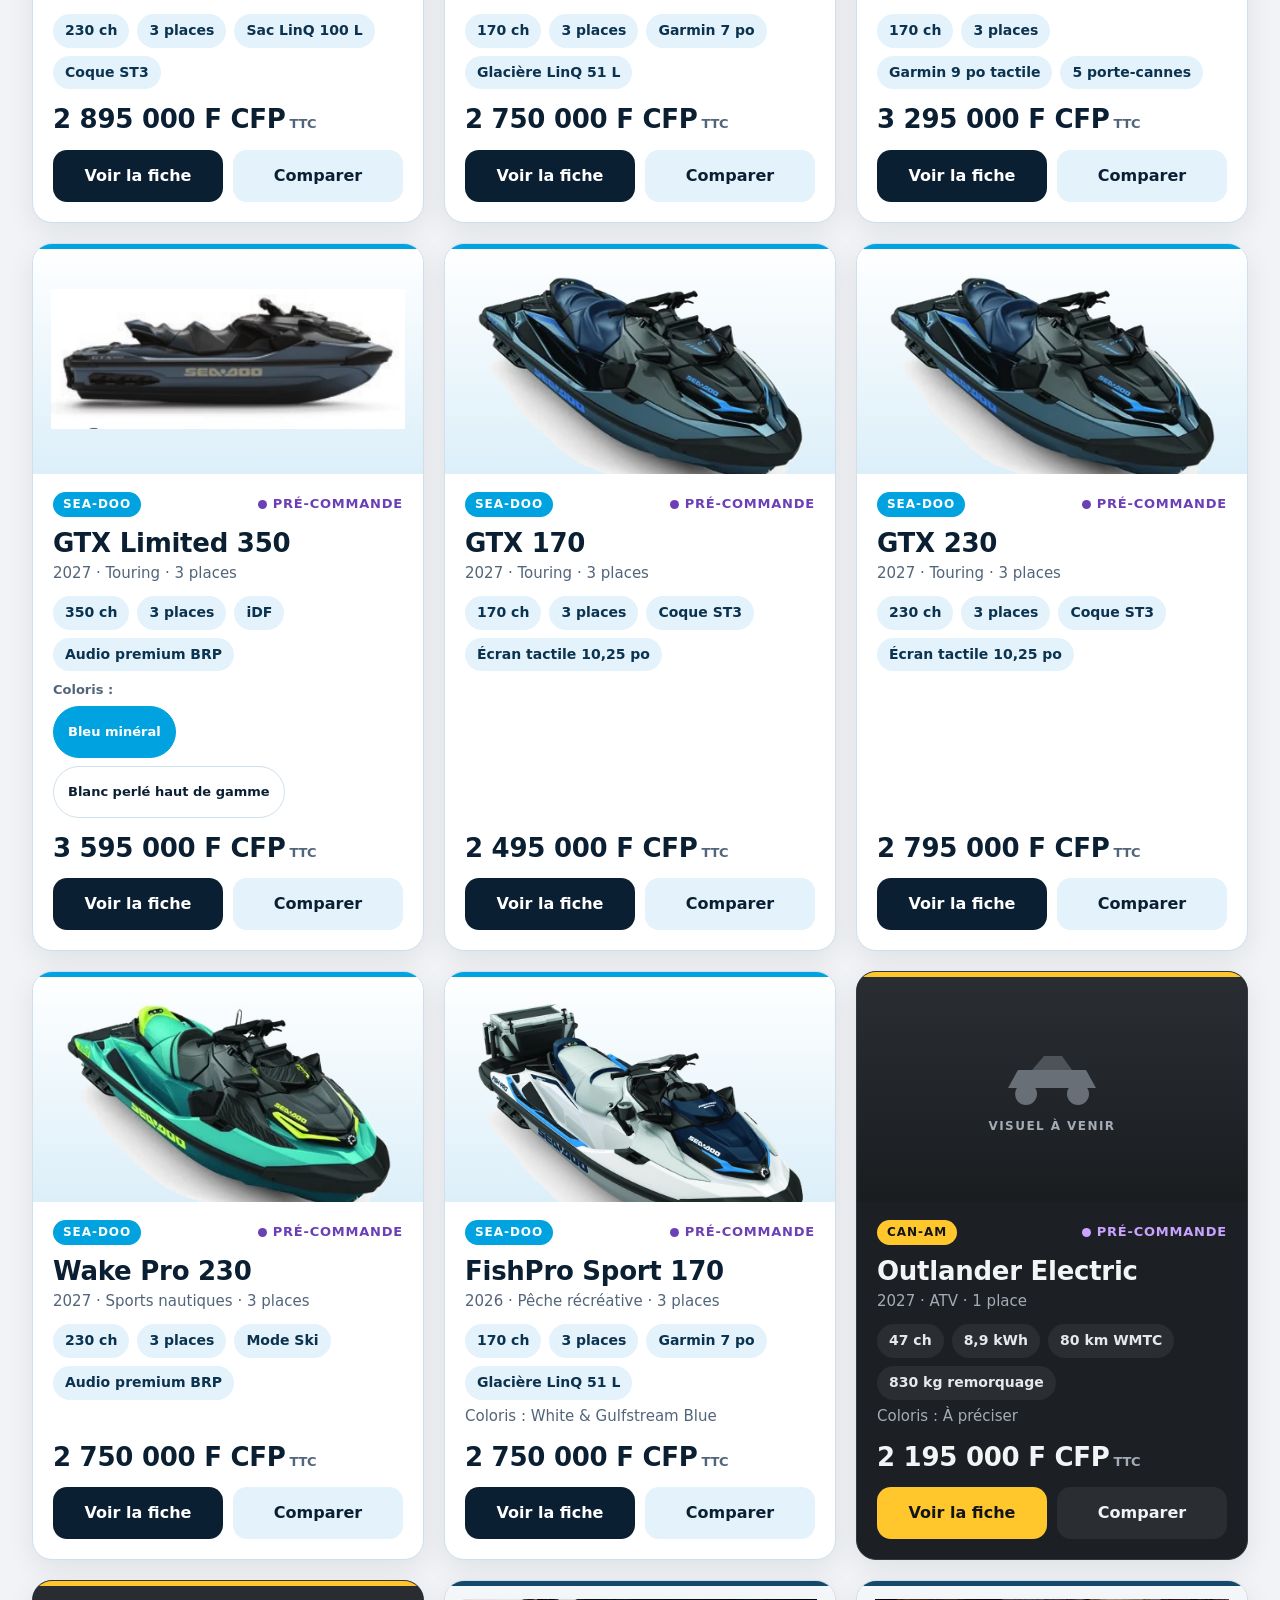
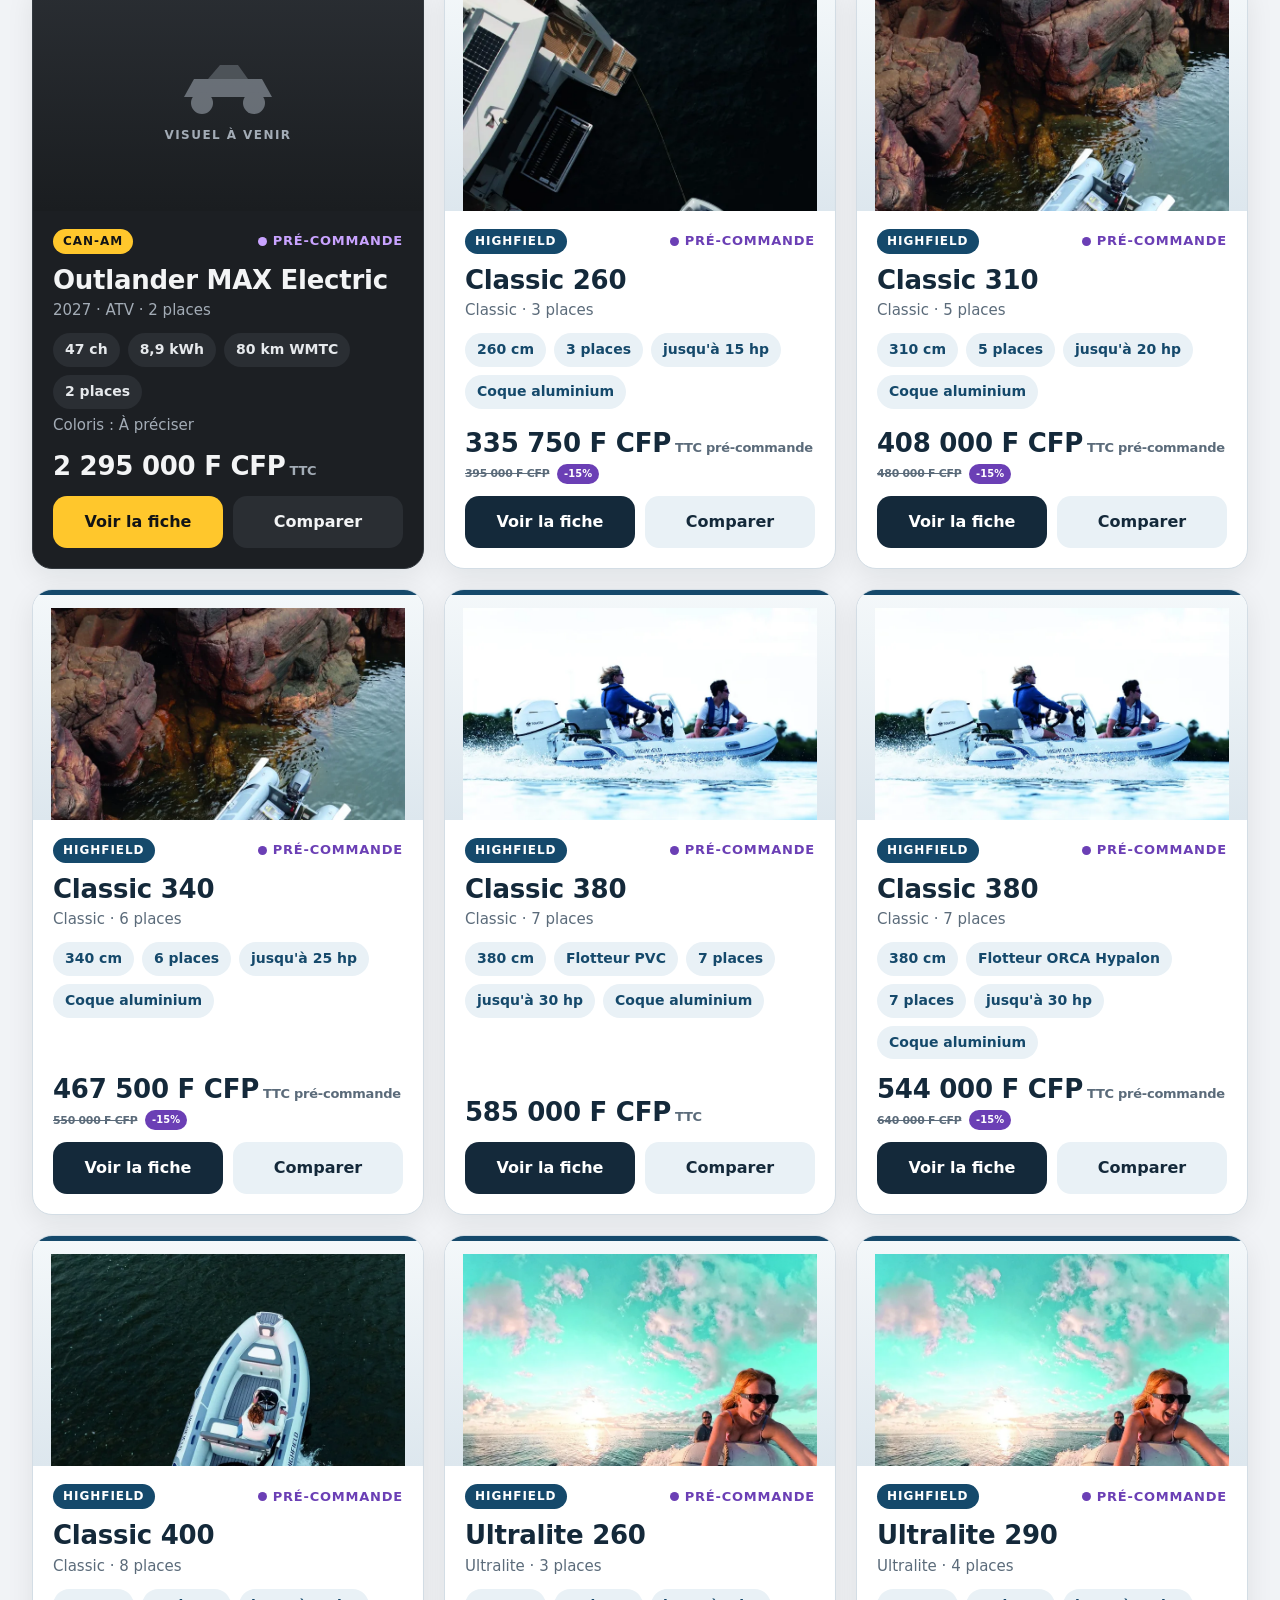
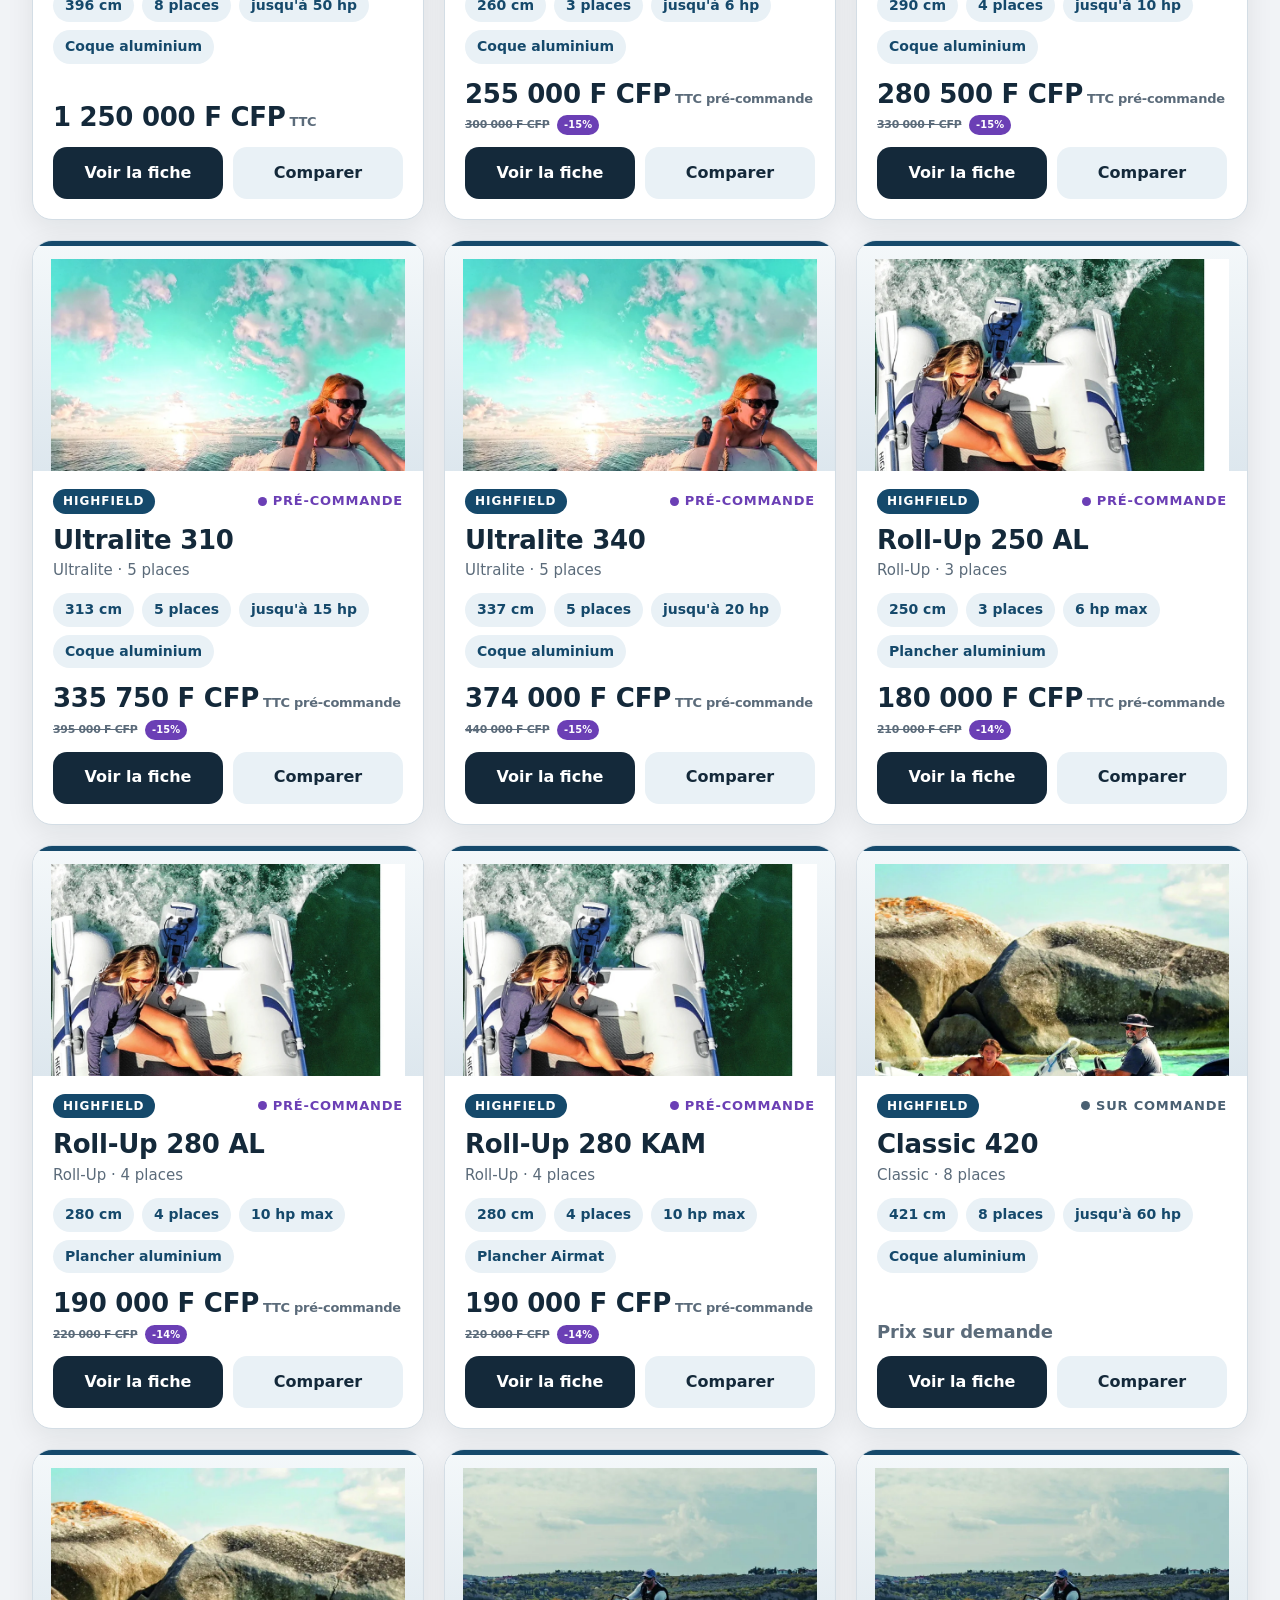
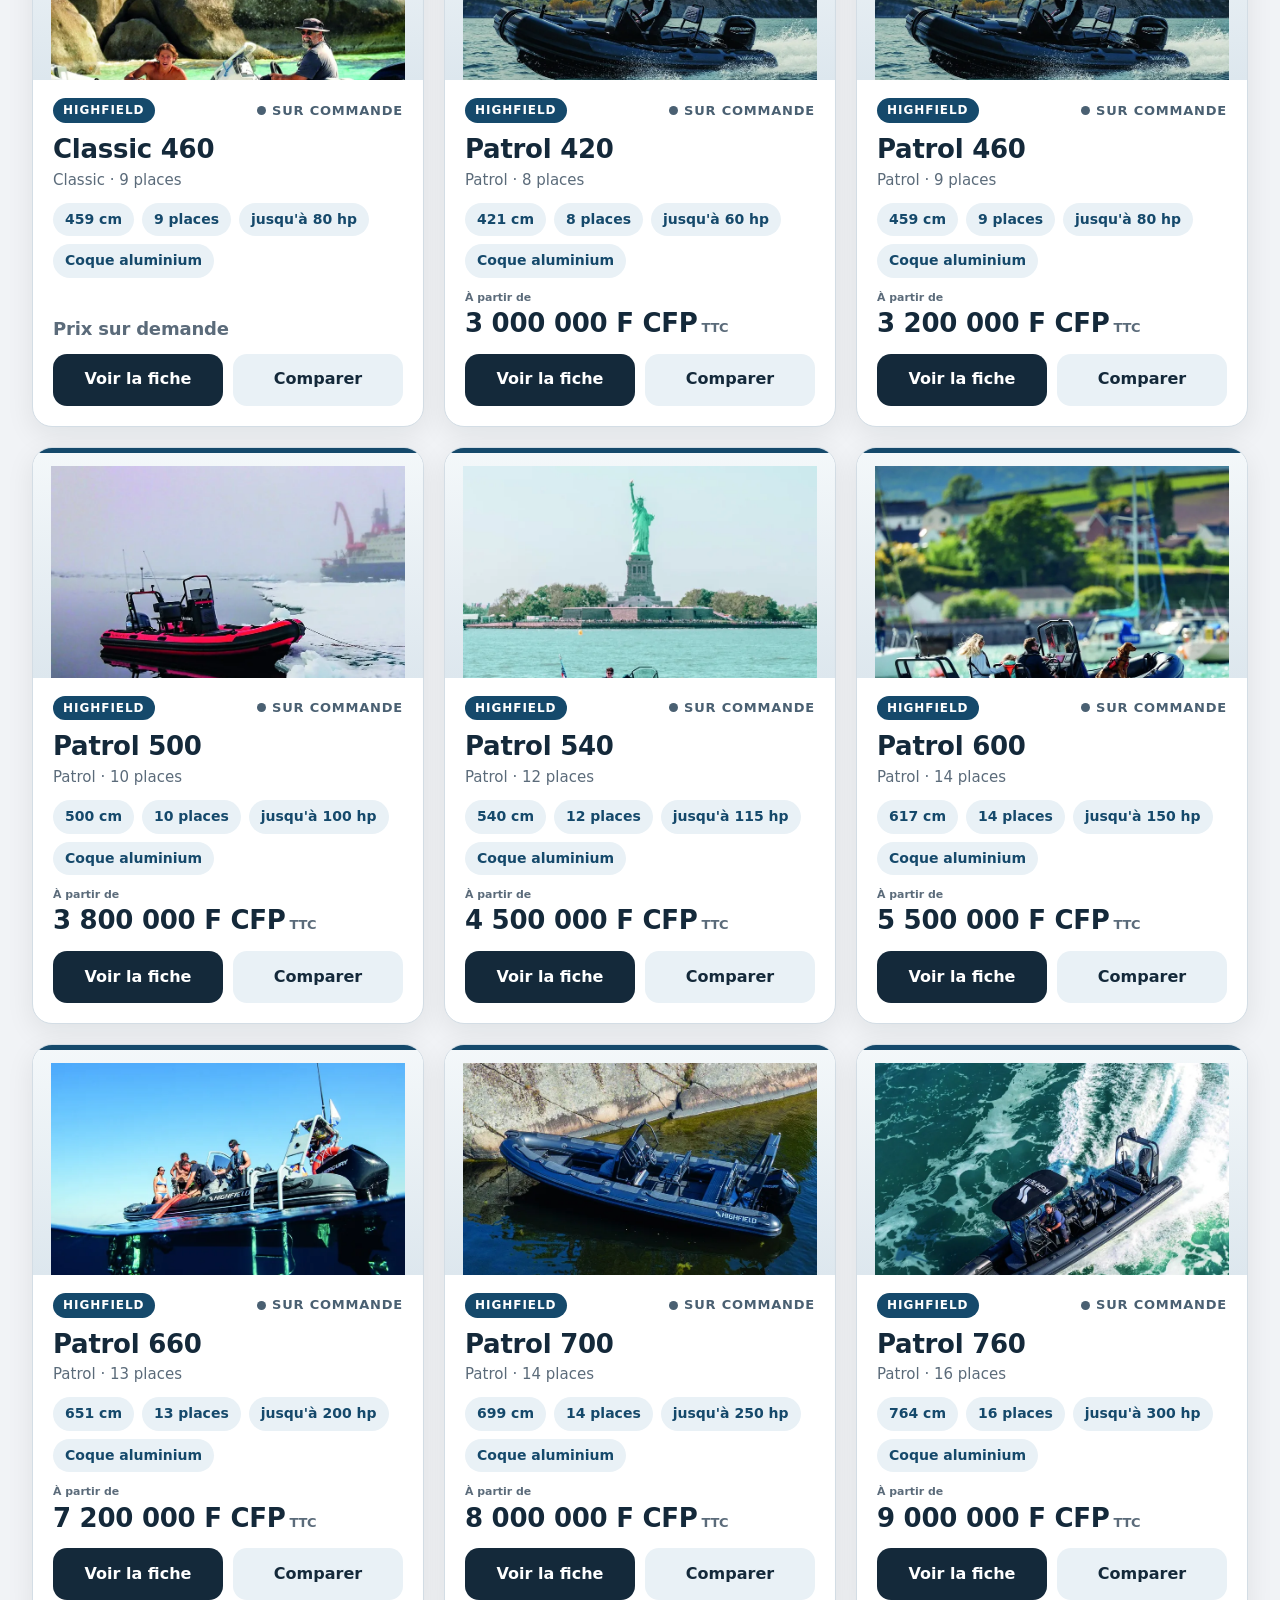
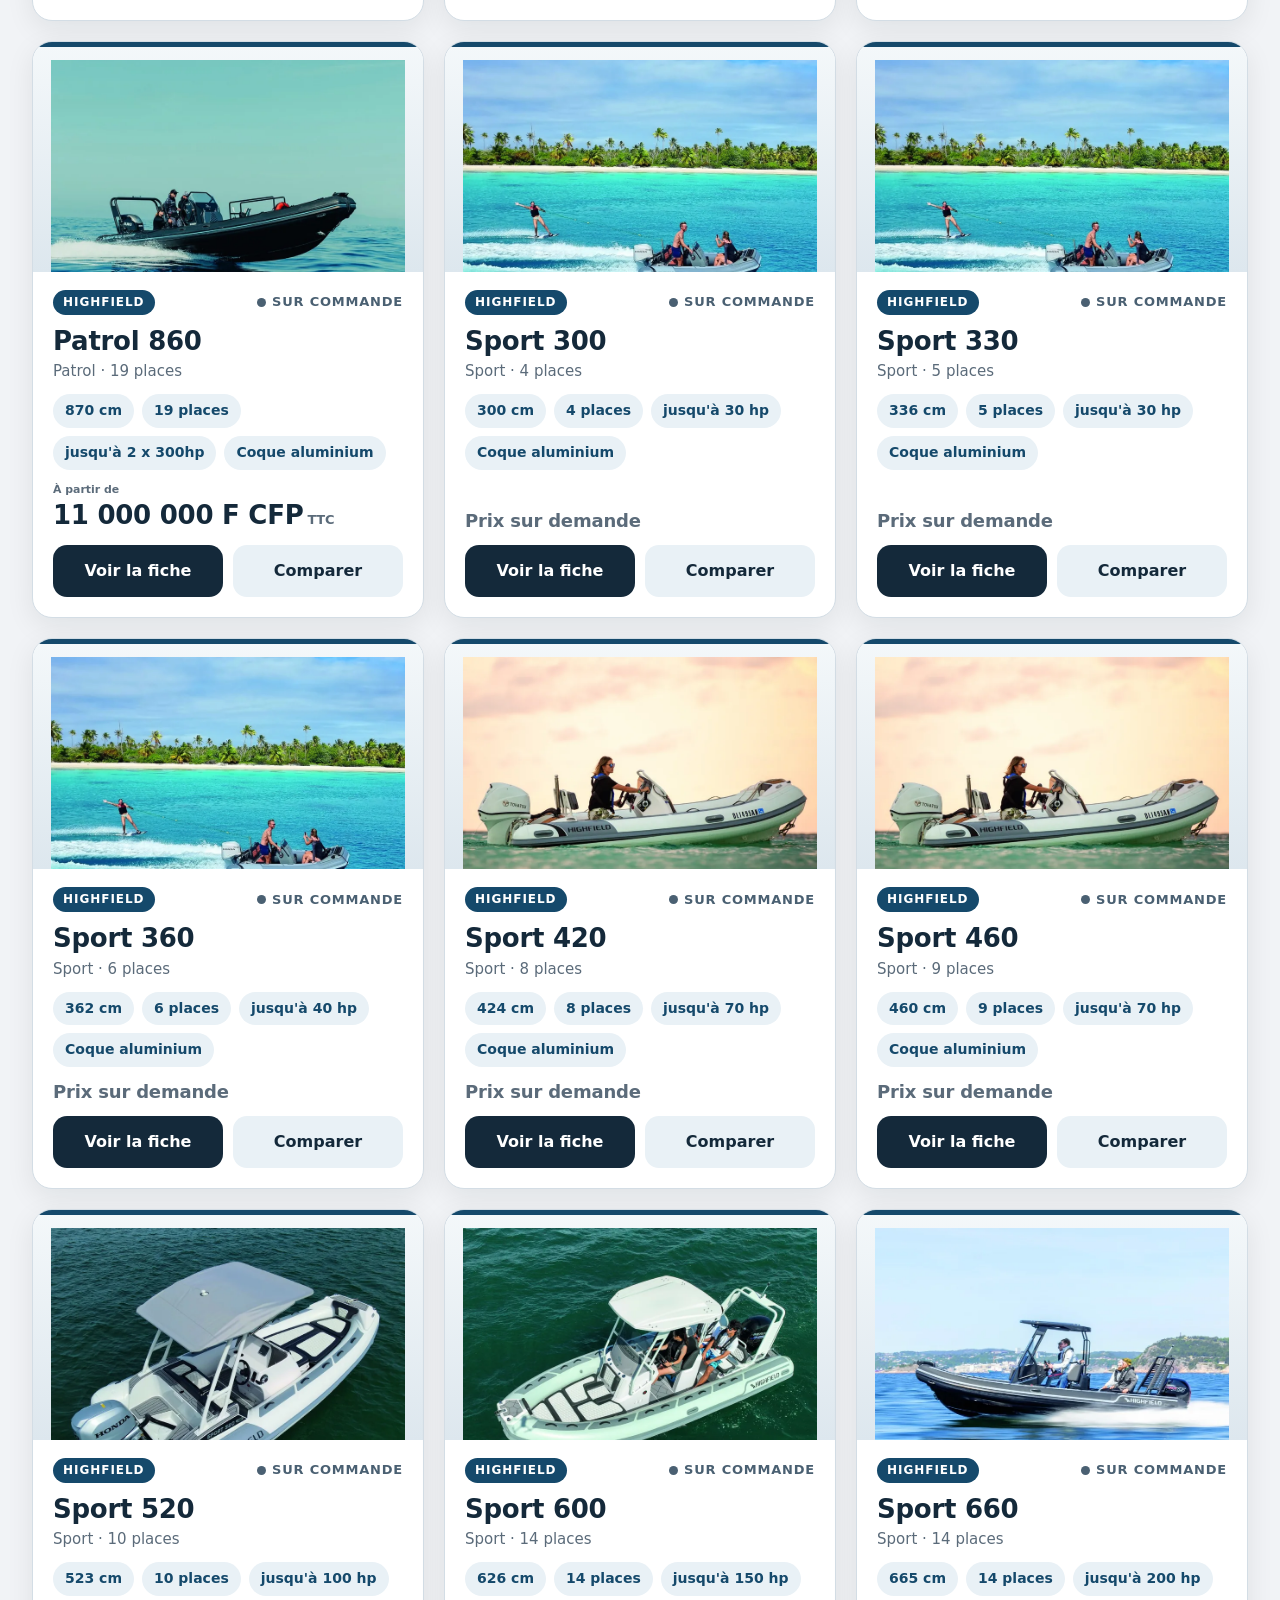
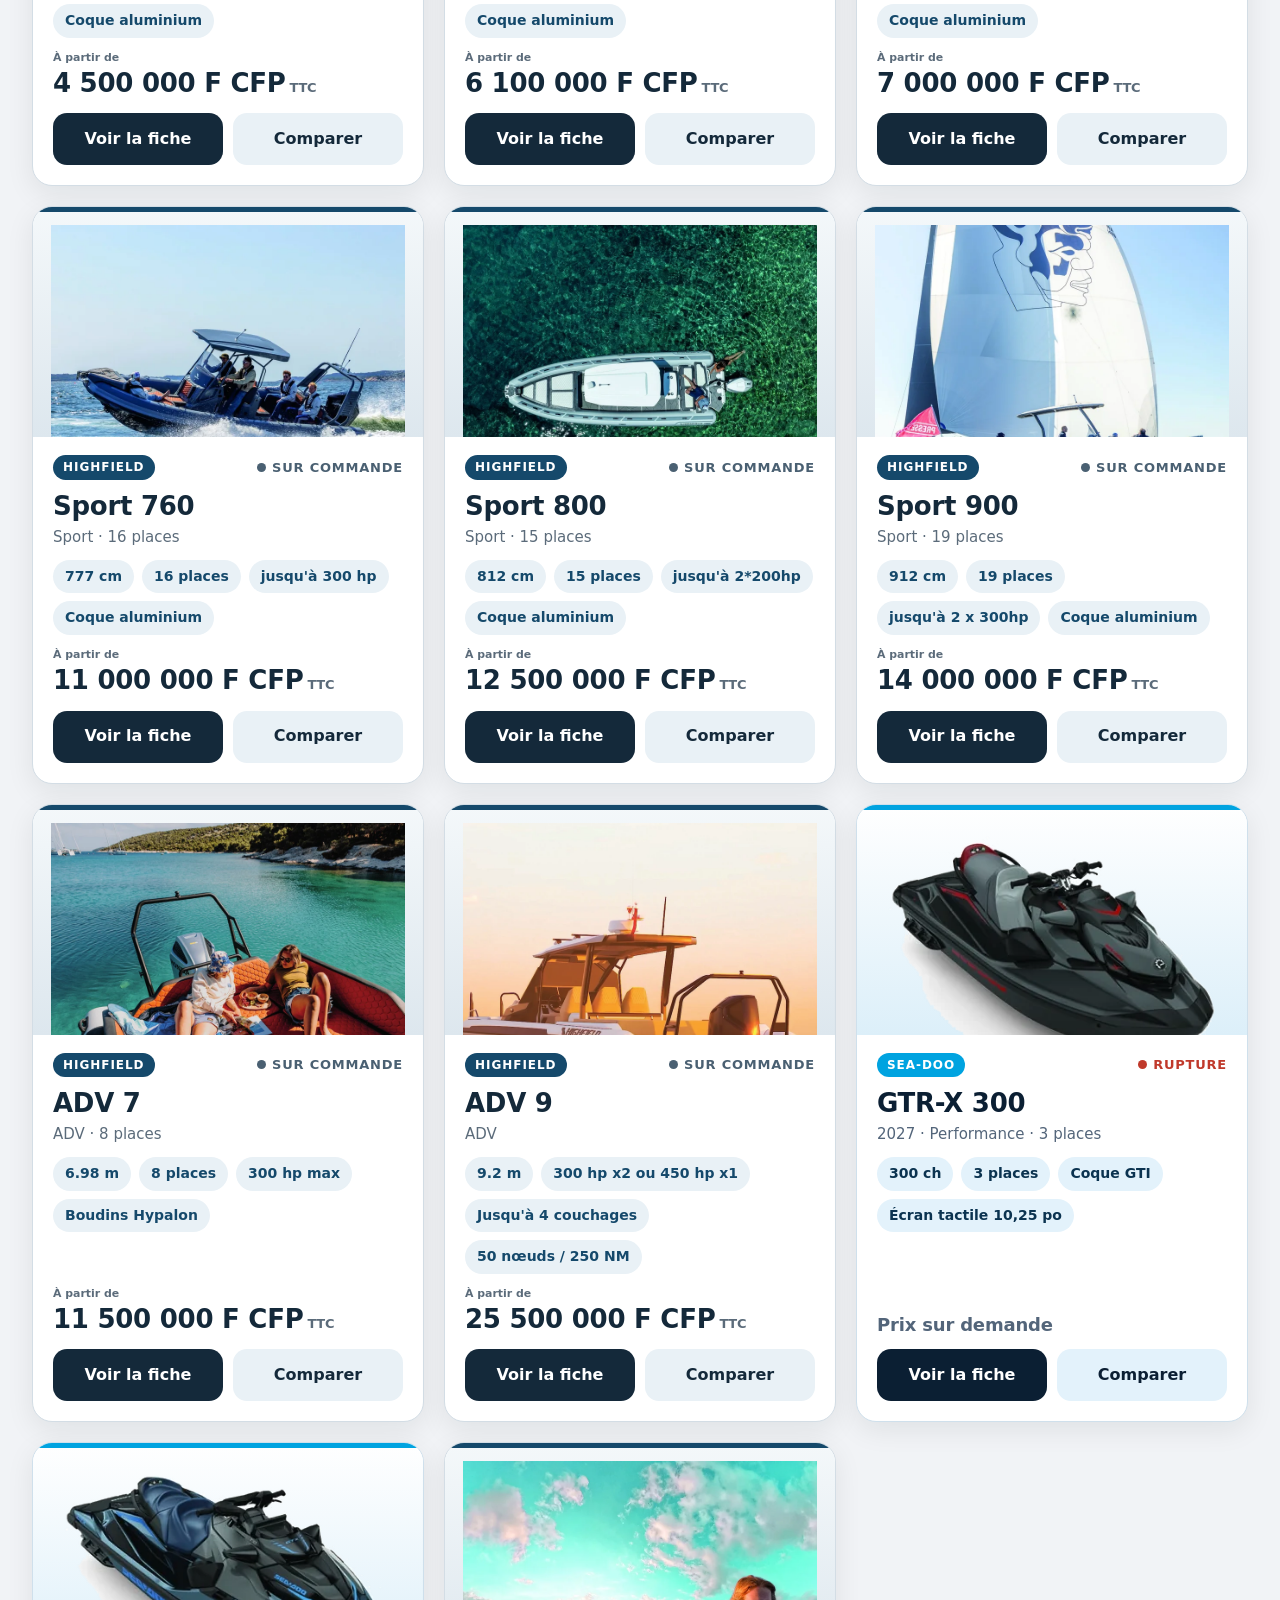
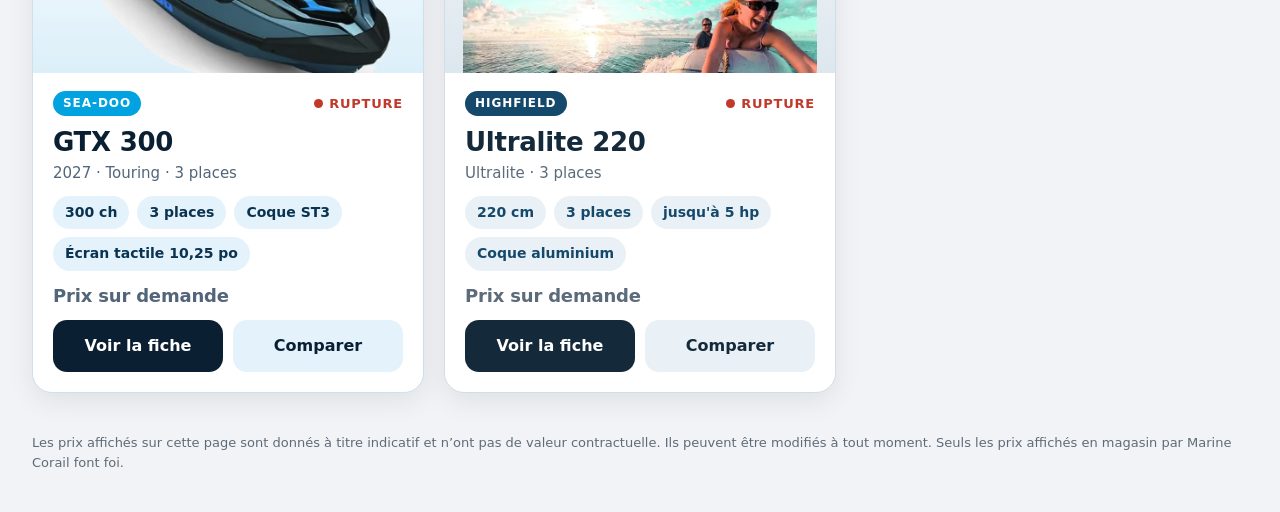
==== commit 6e508bed: "MAj prix" ====
--- a/index.html
+++ b/index.html
@@ -6,7 +6,7 @@
 <title>Marine Corail – Catalogue Sea-Doo, Can-Am, Highfield & ePropulsion</title>
 <meta name="description" content="Caractéristiques techniques, prix indicatifs et comparateur des unités Sea-Doo, Can-Am, Highfield et ePropulsion disponibles chez Marine Corail.">
 <link rel="manifest" href="manifest.webmanifest">
-<link rel="stylesheet" href="styles.css?v=023">
+<link rel="stylesheet" href="styles.css?v=024">
 <meta name="theme-color" content="#0b1f33">
 </head>
 <body data-brand="all">
@@ -106,10 +106,10 @@
 
 <div id="toast" class="toast" role="status" aria-live="polite" hidden></div>
 
-<script src="brands.js?v=023"></script>
-<script src="vehicles.js?v=023"></script>
-<script src="prices.js?v=023"></script>
-<script src="inventory.js?v=023"></script>
-<script src="app.js?v=023"></script>
+<script src="brands.js?v=024"></script>
+<script src="vehicles.js?v=024"></script>
+<script src="prices.js?v=024"></script>
+<script src="inventory.js?v=024"></script>
+<script src="app.js?v=024"></script>
 </body>
 </html>
